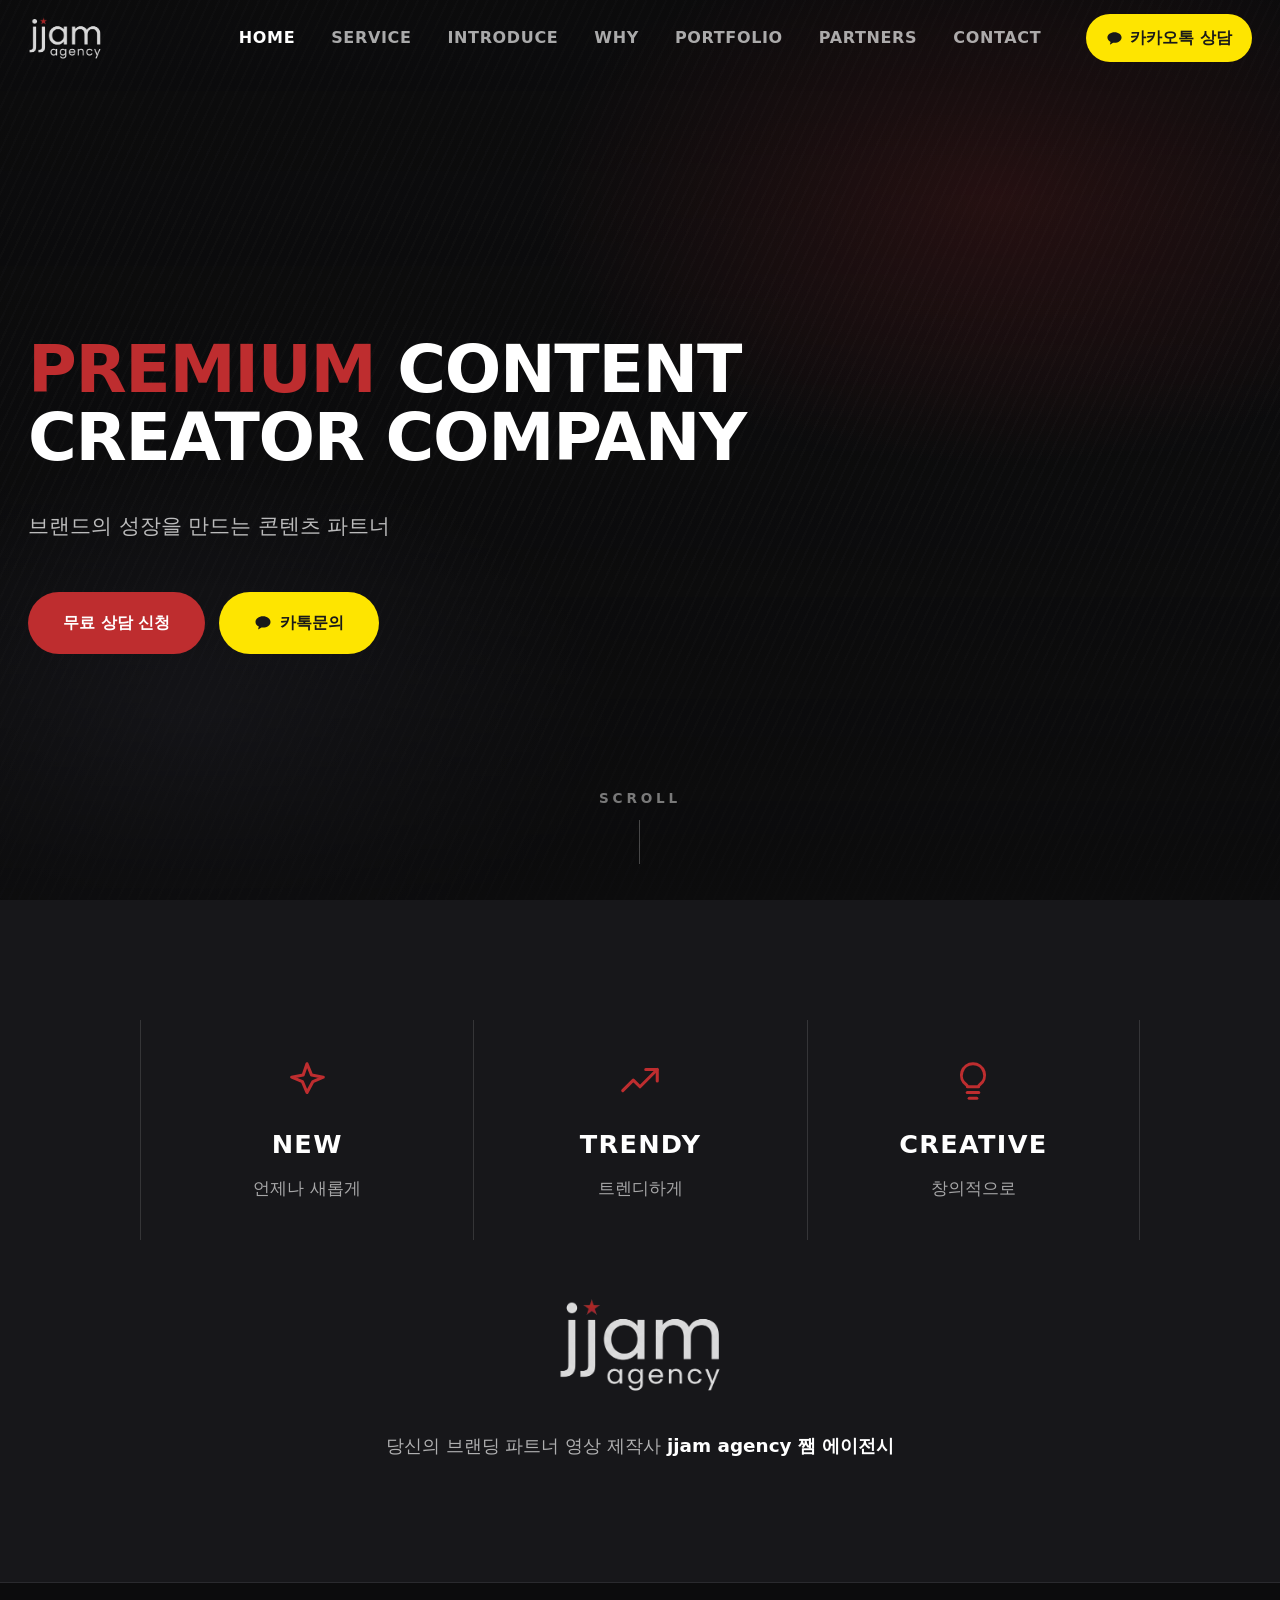
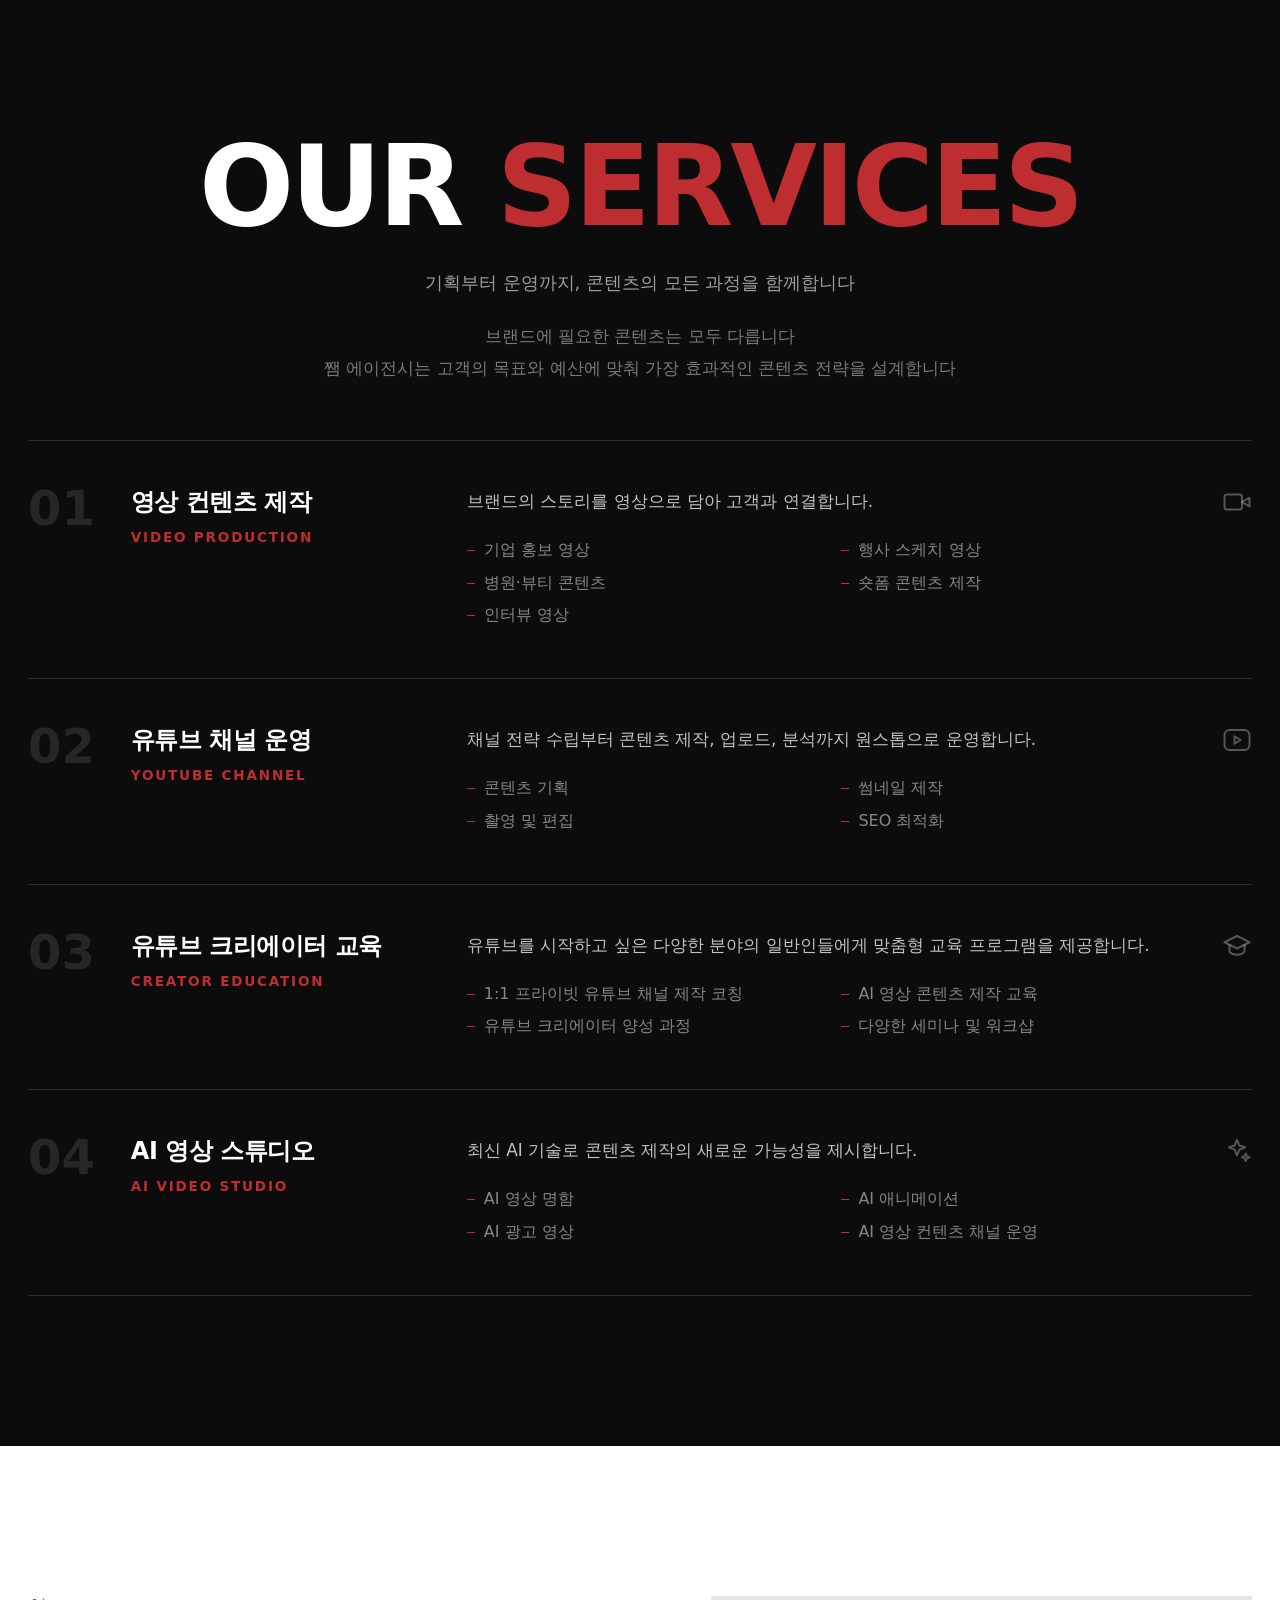
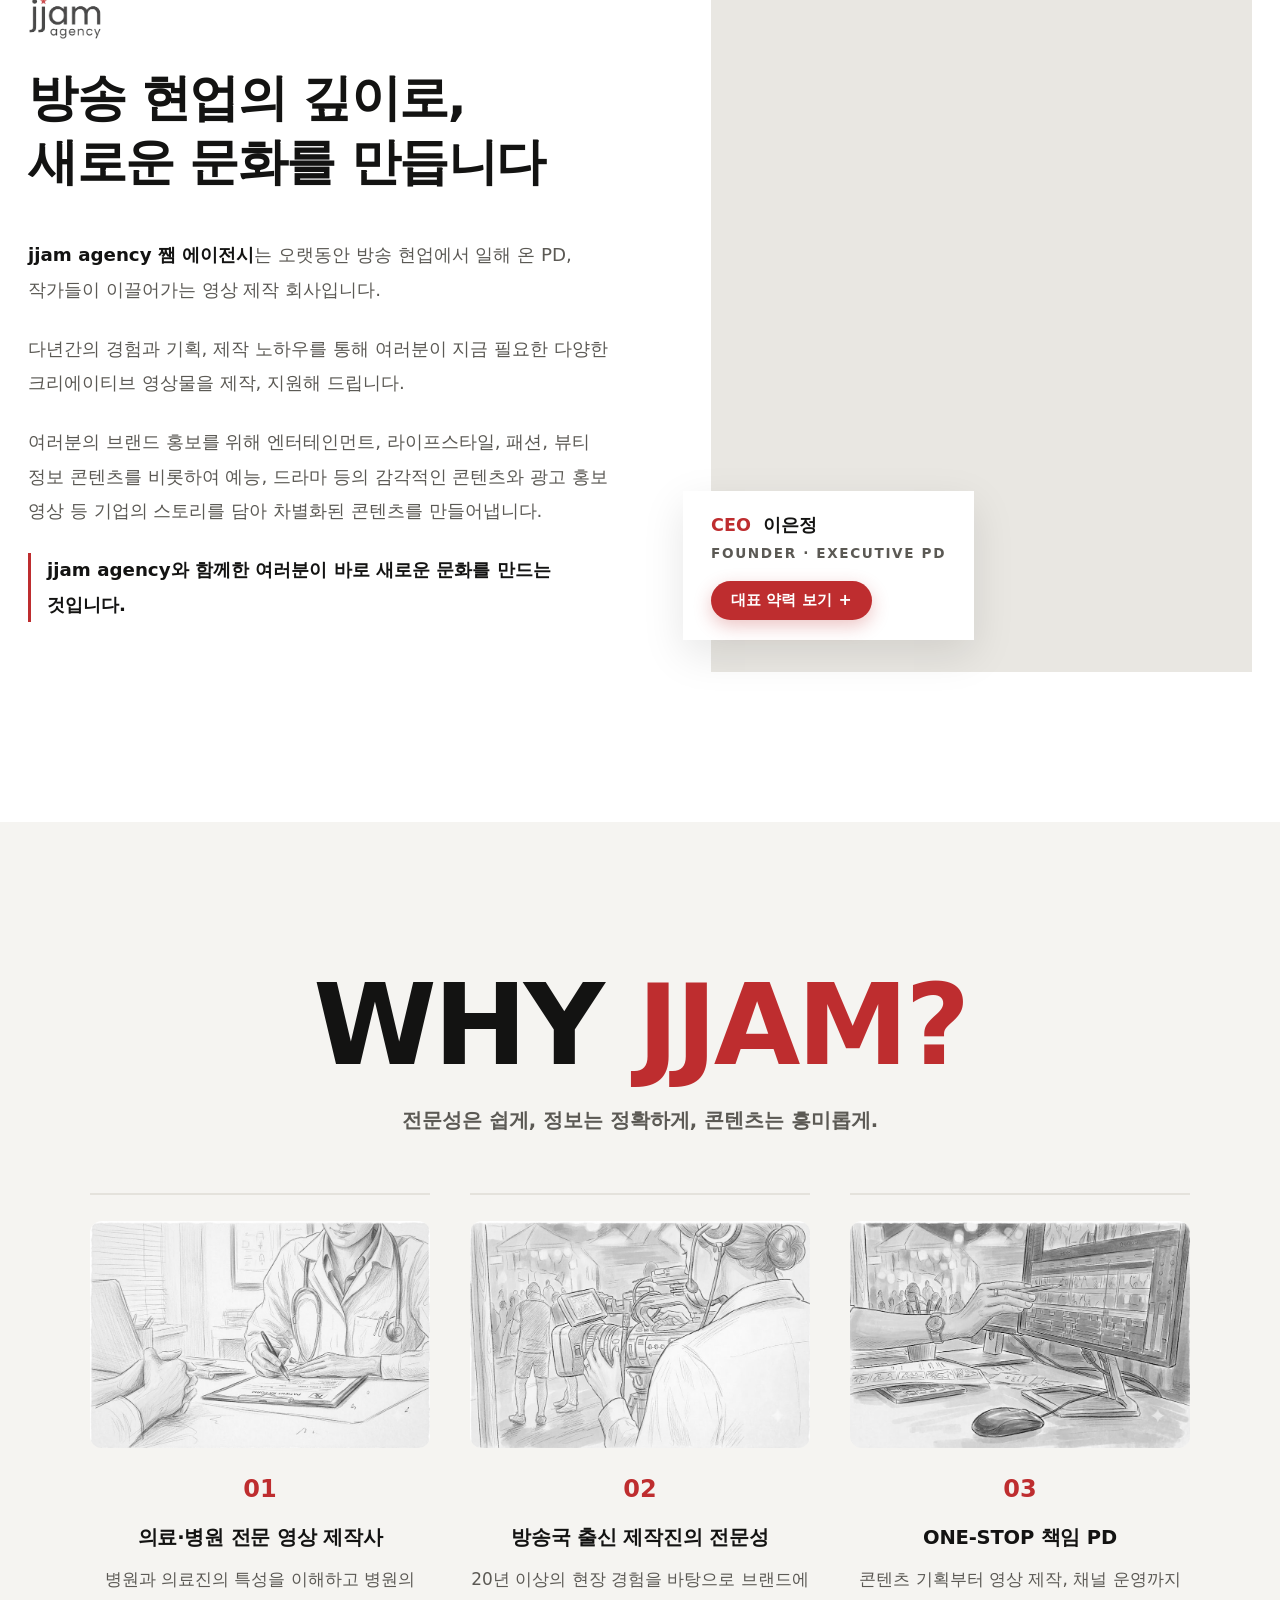
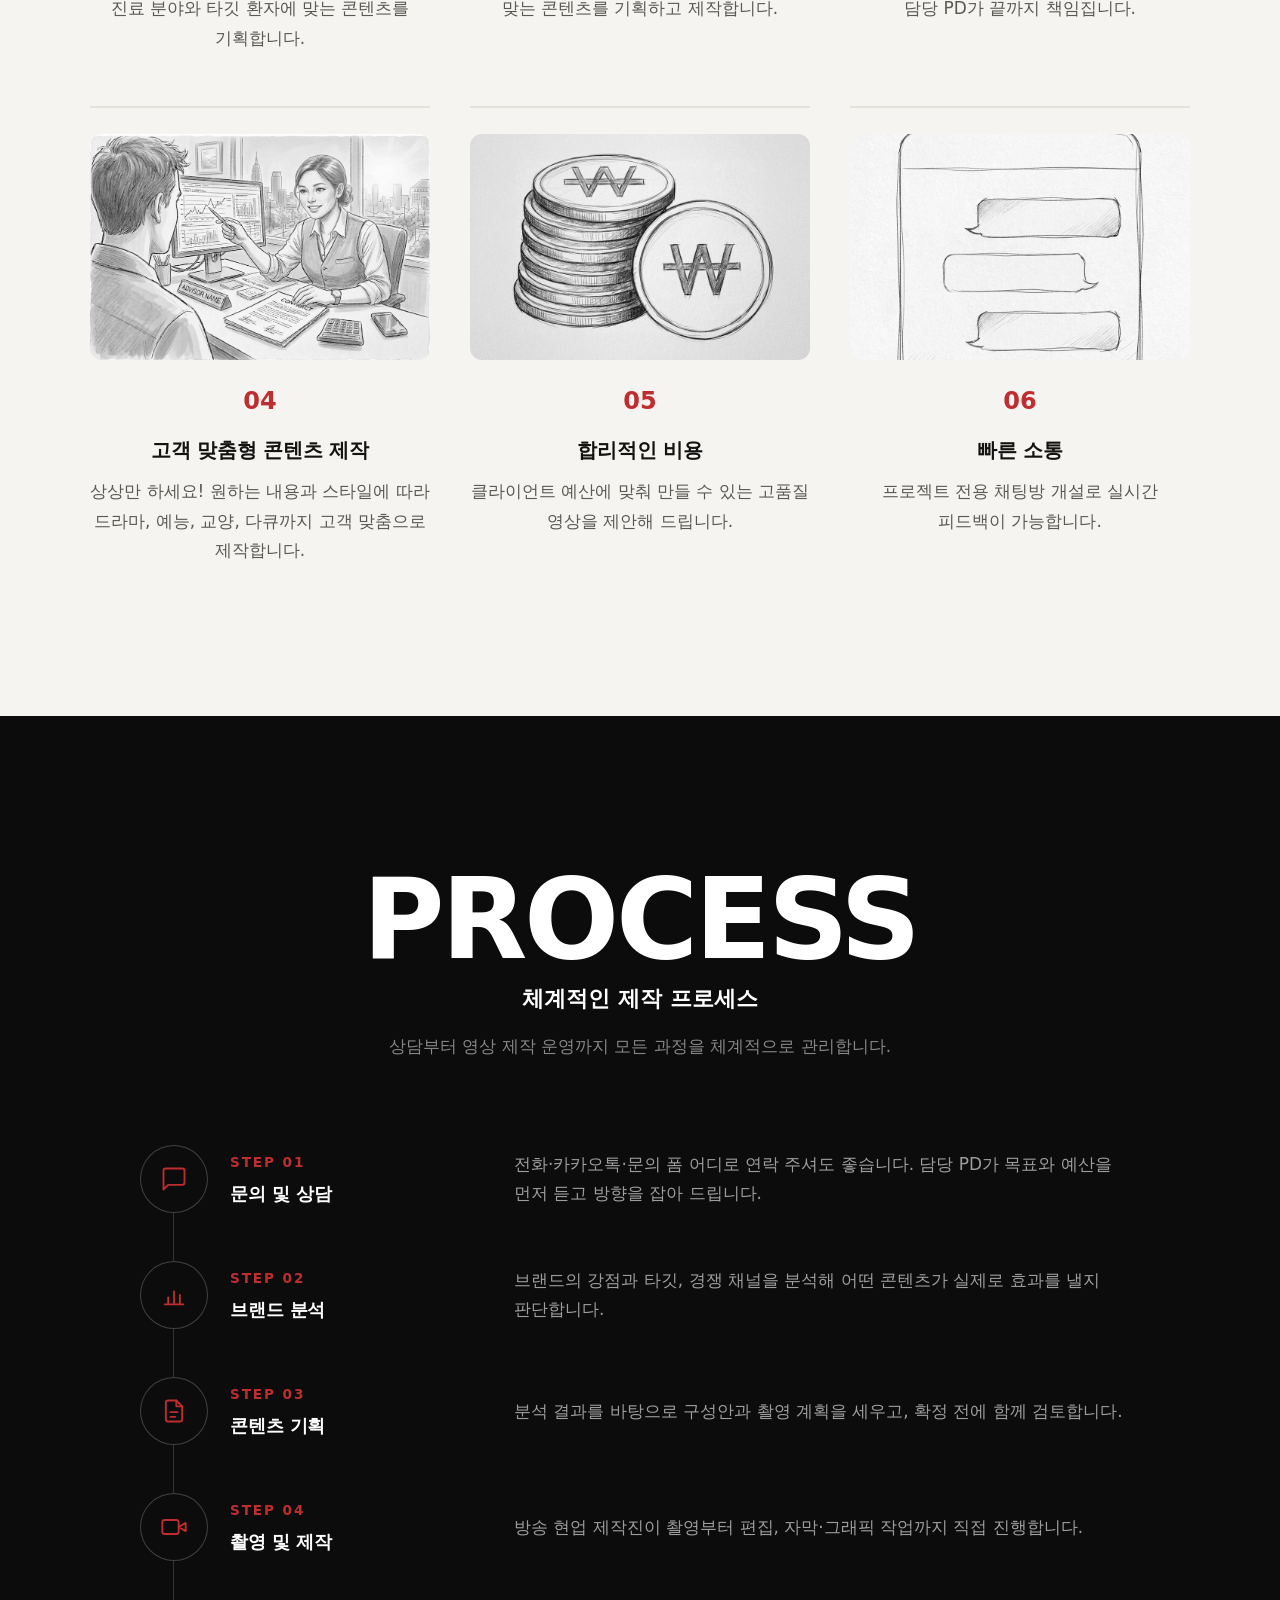
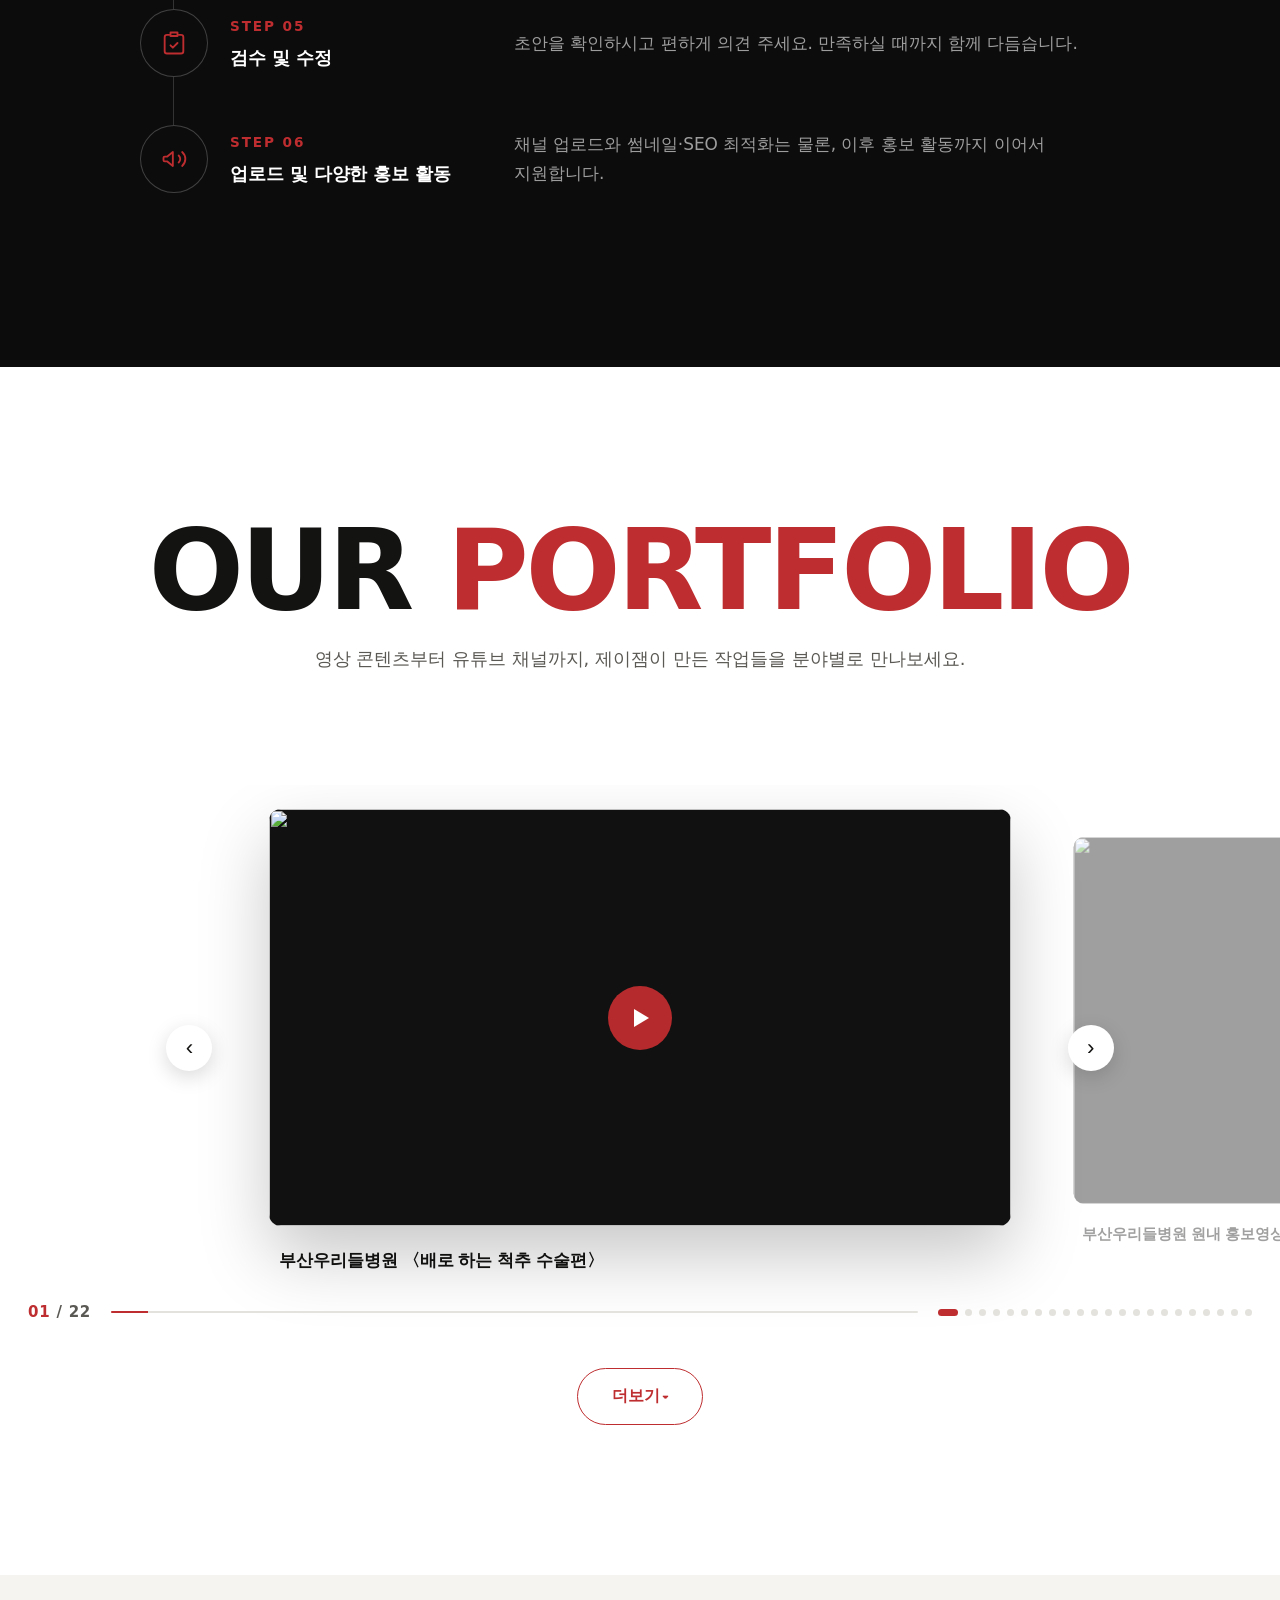
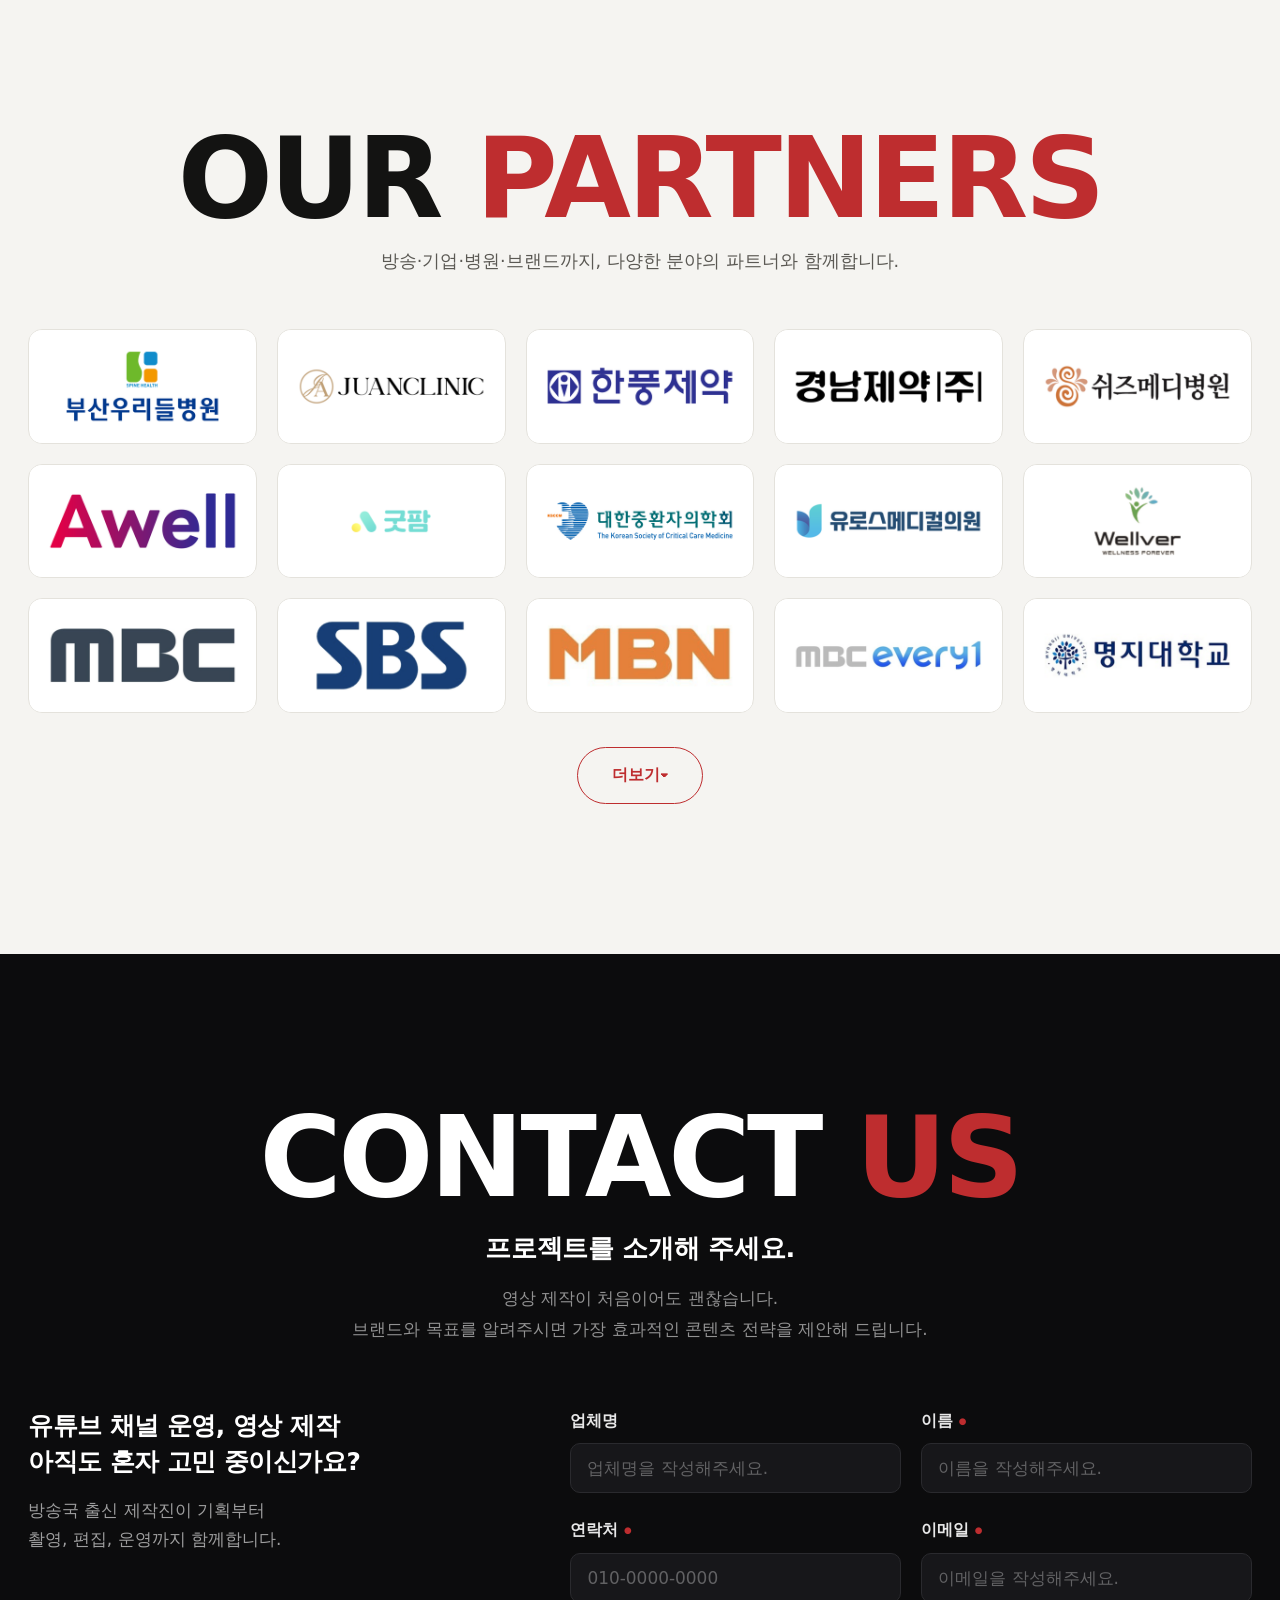
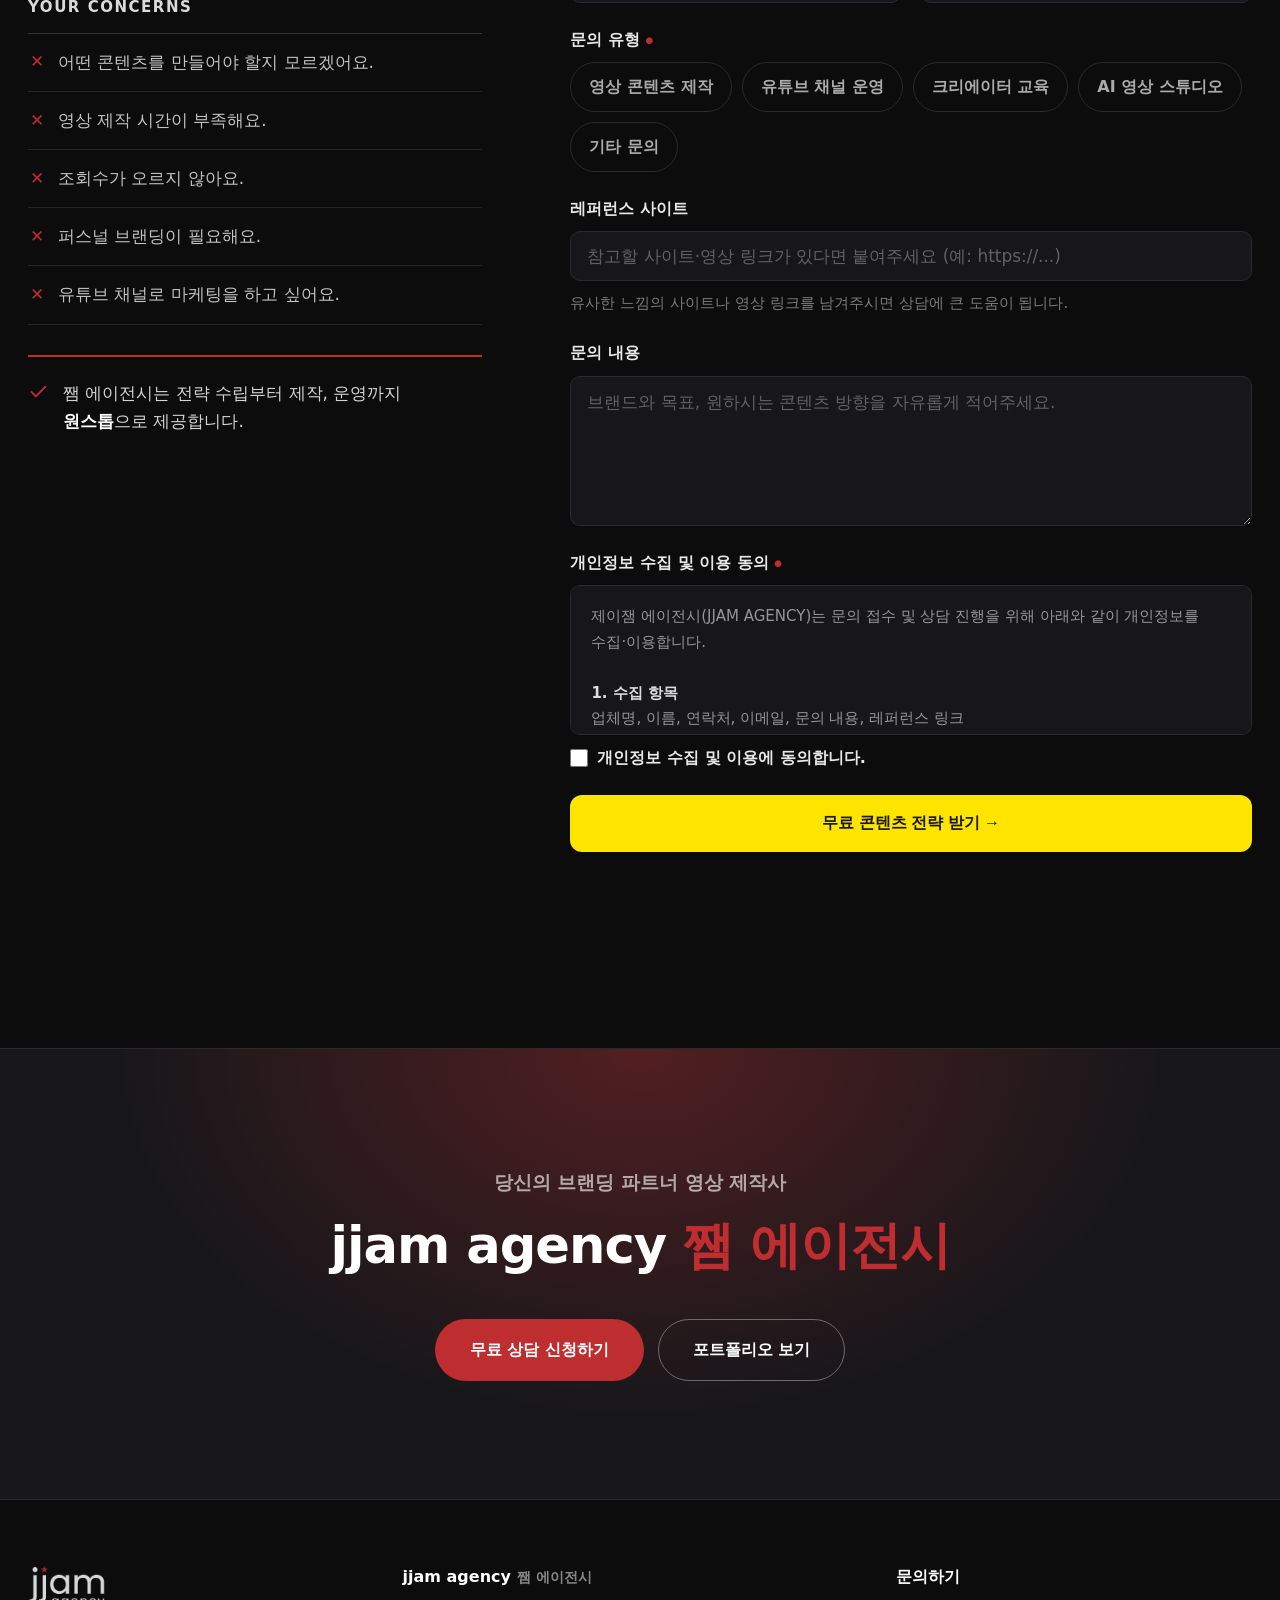
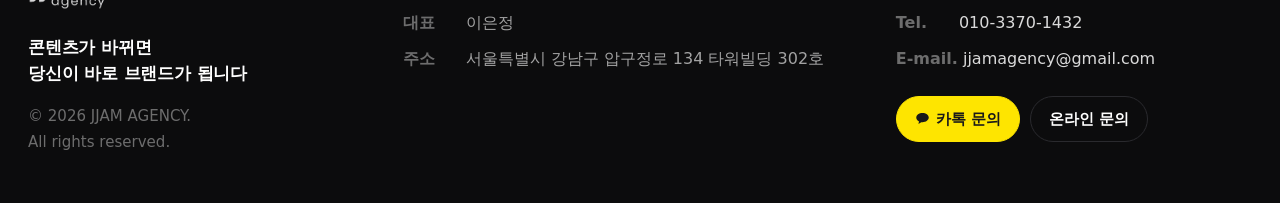
==== index.html @ 1f260da9 "About 강조문 모바일 줄바꿈을 text-wrap:balance 로 (CMS 재렌더가 br 을 지운다)" ====
<!DOCTYPE html>
<html lang="ko">
<head>
  <meta charset="UTF-8" />
  <meta name="viewport" content="width=device-width, initial-scale=1.0" />
  <title>제이잼스튜디오 — JJAM AGENCY</title>
  <meta name="description" content="jjam agency 쨈 에이전시는 방송 현업 출신 PD, 작가들이 이끌어가는 영상 제작 회사입니다. 브랜드 영상, 유튜브 콘텐츠, 광고 홍보 영상 제작 전문." />
  <meta property="og:title" content="제이잼스튜디오 — JJAM AGENCY" />
  <meta property="og:description" content="방송 현업의 깊이로, 새로운 문화를 만듭니다" />
  <meta property="og:type" content="website" />
  <link rel="preconnect" href="https://cdn.jsdelivr.net" crossorigin />
  <link rel="stylesheet" href="https://cdn.jsdelivr.net/gh/orioncactus/pretendard@v1.3.9/dist/web/variable/pretendardvariable-dynamic-subset.min.css" />
  <link rel="stylesheet" href="style.css?v=76" />
  <link rel="icon" href="data:image/svg+xml,<svg xmlns='http://www.w3.org/2000/svg' viewBox='0 0 100 100'><path fill='%23be2d2f' d='M50 5l11 30 34 1-27 21 10 33-28-20-28 20 10-33-27-21 34-1z'/></svg>" />
</head>
<body>

  <!-- ===== Header ===== -->
  <header class="header" id="header">
    <div class="container header__inner">
      <a href="#hero" class="header__logo"><img src="assets/logo-white.png" alt="jjam agency" /></a>
      <nav class="header__nav" id="nav">
        <a href="#hero" class="nav-link">Home</a>
        <a href="#services" class="nav-link">Service</a>
        <a href="#about" class="nav-link">Introduce</a>
        <a href="#why" class="nav-link">Why</a>
        <a href="#portfolio" class="nav-link">Portfolio</a>
        <a href="#partners" class="nav-link">Partners</a>
        <a href="#contact" class="nav-link">Contact</a>
      </nav>
      <div class="header__actions">
        <a href="#" class="header__cta header__cta--kakao" aria-label="카카오톡 상담 (링크 준비 중)">
          <svg viewBox="0 0 24 24" fill="currentColor" aria-hidden="true"><path d="M12 3C6.48 3 2 6.36 2 10.5c0 2.64 1.78 4.96 4.46 6.28l-.9 3.33c-.08.3.26.54.52.37l3.96-2.62c.63.09 1.28.14 1.96.14 5.52 0 10-3.36 10-7.5S17.52 3 12 3z"/></svg>
          카카오톡 상담
        </a>
      </div>
      <button class="header__menu-btn" id="menuBtn" aria-label="메뉴 열기" aria-expanded="false">
        <span></span><span></span>
      </button>
    </div>
  </header>

  <!-- ===== Mobile menu ===== -->
  <div class="mobile-menu" id="mobileMenu">
    <nav class="mobile-menu__nav">
      <a href="#hero" class="mobile-link">Home</a>
      <a href="#services" class="mobile-link">Service</a>
      <a href="#about" class="mobile-link">Introduce</a>
      <a href="#why" class="mobile-link">Why</a>
      <a href="#portfolio" class="mobile-link">Portfolio</a>
      <a href="#partners" class="mobile-link">Partners</a>
      <a href="#contact" class="mobile-link">Contact</a>
      <div class="mobile-menu__actions">
        <a href="#" class="header__cta header__cta--kakao">카카오톡 상담</a>
      </div>
    </nav>
  </div>

  <main>
    <!-- ===== Hero (dark, fullscreen, giant type) ===== -->
    <section class="hero" id="hero">
      <div class="hero__bg" aria-hidden="true">
        <iframe
          class="hero__video"
          src="https://player.vimeo.com/video/1207998411?background=1&autoplay=1&loop=1&muted=1&byline=0&title=0&portrait=0&controls=0&dnt=1"
          allow="autoplay; fullscreen"
          loading="eager"
          tabindex="-1"
          title="제이잼스튜디오 쇼릴"></iframe>
        <div class="hero__overlay"></div>
      </div>
      <div class="container hero__content">
        <h1 class="hero__title">
          <span class="hero__line reveal delay-1"><em>Premium</em> Content</span>
          <span class="hero__line reveal delay-2">Creator Company</span>
        </h1>
        <p class="hero__desc reveal delay-3">
          브랜드의 성장을 만드는 콘텐츠 파트너
        </p>
        <div class="hero__actions reveal delay-4">
          <a href="#contact" class="btn btn--accent">무료 상담 신청</a>
          <a href="#" class="btn btn--kakao" aria-label="카톡문의 (링크 준비 중)">
            <svg viewBox="0 0 24 24" fill="currentColor" aria-hidden="true"><path d="M12 3C6.48 3 2 6.36 2 10.5c0 2.64 1.78 4.96 4.46 6.28l-.9 3.33c-.08.3.26.54.52.37l3.96-2.62c.63.09 1.28.14 1.96.14 5.52 0 10-3.36 10-7.5S17.52 3 12 3z"/></svg>
            카톡문의
          </a>
        </div>
      </div>
      <div class="hero__scroll" aria-hidden="true">
        <span>SCROLL</span>
        <i></i>
      </div>
    </section>

    <!-- ===== Slogan banner ===== -->
    <section class="slogan" id="slogan">
      <div class="container">
        <div class="slogan__grid">
          <div class="slogan__cell reveal">
            <span class="slogan__ico" aria-hidden="true">
              <svg viewBox="0 0 24 24" fill="none" stroke="currentColor" stroke-width="1.6" stroke-linecap="round" stroke-linejoin="round">
                <path d="M12 3l2.4 5.9L20.5 10l-5.4 2.3L12 18l-2.4-5.7L4 10l6-1.1L12 3z"/>
              </svg>
            </span>
            <p class="slogan__en">NEW</p>
            <p class="slogan__ko">언제나 새롭게</p>
          </div>
          <div class="slogan__cell reveal delay-1">
            <span class="slogan__ico" aria-hidden="true">
              <svg viewBox="0 0 24 24" fill="none" stroke="currentColor" stroke-width="1.6" stroke-linecap="round" stroke-linejoin="round">
                <path d="M3 17l5.5-5.5 3.5 3.5L21 6"/><path d="M15 6h6v6"/>
              </svg>
            </span>
            <p class="slogan__en">TRENDY</p>
            <p class="slogan__ko">트렌디하게</p>
          </div>
          <div class="slogan__cell reveal delay-2">
            <span class="slogan__ico" aria-hidden="true">
              <svg viewBox="0 0 24 24" fill="none" stroke="currentColor" stroke-width="1.6" stroke-linecap="round" stroke-linejoin="round">
                <path d="M9 18h6"/><path d="M10 21h4"/><path d="M12 3a6 6 0 0 0-3.5 10.9c.4.3.6.7.6 1.1h5.8c0-.4.2-.8.6-1.1A6 6 0 0 0 12 3z"/>
              </svg>
            </span>
            <p class="slogan__en">CREATIVE</p>
            <p class="slogan__ko">창의적으로</p>
          </div>
        </div>
        <img class="slogan__logo reveal delay-3" src="assets/logo-white.png" alt="jjam agency" />
        <p class="slogan__tag reveal delay-3">
          당신의 브랜딩 파트너 영상 제작사 <strong>jjam agency 쨈 에이전시</strong>
        </p>
      </div>
    </section>

    <!-- ===== Services : PRIMARY SERVICES (dark, row list) ===== -->
    <section class="services section" id="services">
      <div class="container">
        <div class="services__head">
          <h2 class="giant-title giant-title--light reveal">
            <span>Our</span>
            <span>Services</span>
          </h2>
          <p class="services__sub reveal">
            기획부터 운영까지, 콘텐츠의 모든 과정을 함께합니다
          </p>
          <p class="services__intro reveal">
            브랜드에 필요한 콘텐츠는 모두 다릅니다<br class="br-desktop" />
            쨈 에이전시는 고객의 목표와 예산에 맞춰
            가장 효과적인 콘텐츠 전략을 설계합니다
          </p>
        </div>
        <div class="services__rows">
          <div class="svc-row reveal">
            <span class="svc-row__num" aria-hidden="true">01</span>
            <div class="svc-row__title">
                <h3>영상 컨텐츠 제작</h3>
                <p>Video Production</p>
              </div>
            <div class="svc-row__body">
              <p class="svc-row__desc">브랜드의 스토리를 영상으로 담아 고객과 연결합니다.</p>
              <ul class="svc-row__items">
              <li>기업 홍보 영상</li>
              <li>병원·뷰티 콘텐츠</li>
              <li>인터뷰 영상</li>
              <li>행사 스케치 영상</li>
              <li>숏폼 콘텐츠 제작</li>
              </ul>
            </div>
            <span class="svc-row__icon" aria-hidden="true">
                <svg viewBox="0 0 24 24" fill="none" stroke="currentColor" stroke-width="1.6" stroke-linecap="round" stroke-linejoin="round">
                  <rect x="2" y="6" width="14" height="12" rx="2"/><path d="M22 8.5l-6 3.5 6 3.5v-7z"/>
                </svg>
              </span>
          </div>
          <div class="svc-row reveal delay-1">
            <span class="svc-row__num" aria-hidden="true">02</span>
            <div class="svc-row__title">
                <h3>유튜브 채널 운영</h3>
                <p>YouTube Channel</p>
              </div>
            <div class="svc-row__body">
              <p class="svc-row__desc">채널 전략 수립부터 콘텐츠 제작, 업로드, 분석까지 원스톱으로 운영합니다.</p>
              <ul class="svc-row__items">
              <li>콘텐츠 기획</li>
              <li>촬영 및 편집</li>
              <li>썸네일 제작</li>
              <li>SEO 최적화</li>
              </ul>
            </div>
            <span class="svc-row__icon" aria-hidden="true">
                <svg viewBox="0 0 24 24" fill="none" stroke="currentColor" stroke-width="1.6" stroke-linecap="round" stroke-linejoin="round">
                  <rect x="2" y="4" width="20" height="16" rx="4"/><path d="M10 9l5 3-5 3V9z"/>
                </svg>
              </span>
          </div>
          <div class="svc-row reveal delay-2">
            <span class="svc-row__num" aria-hidden="true">03</span>
            <div class="svc-row__title">
                <h3>유튜브 크리에이터 교육</h3>
                <p>Creator Education</p>
              </div>
            <div class="svc-row__body">
              <p class="svc-row__desc">유튜브를 시작하고 싶은 다양한 분야의 일반인들에게 맞춤형 교육 프로그램을 제공합니다.</p>
              <ul class="svc-row__items">
              <li>1:1 프라이빗 유튜브 채널 제작 코칭</li>
              <li>유튜브 크리에이터 양성 과정</li>
              <li>AI 영상 콘텐츠 제작 교육</li>
              <li>다양한 세미나 및 워크샵</li>
              </ul>
            </div>
            <span class="svc-row__icon" aria-hidden="true">
                <svg viewBox="0 0 24 24" fill="none" stroke="currentColor" stroke-width="1.6" stroke-linecap="round" stroke-linejoin="round">
                  <path d="M22 9L12 4 2 9l10 5 10-5z"/><path d="M6 11.5V16c0 1.5 2.7 3 6 3s6-1.5 6-3v-4.5"/>
                </svg>
              </span>
          </div>
          <div class="svc-row reveal delay-3">
            <span class="svc-row__num" aria-hidden="true">04</span>
            <div class="svc-row__title">
                <h3>AI 영상 스튜디오</h3>
                <p>AI Video Studio</p>
              </div>
            <div class="svc-row__body">
              <p class="svc-row__desc">최신 AI 기술로 콘텐츠 제작의 새로운 가능성을 제시합니다.</p>
              <ul class="svc-row__items">
              <li>AI 영상 명함</li>
              <li>AI 광고 영상</li>
              <li>AI 애니메이션</li>
              <li>AI 영상 컨텐츠 채널 운영</li>
              </ul>
            </div>
            <span class="svc-row__icon" aria-hidden="true">
                <svg viewBox="0 0 24 24" fill="none" stroke="currentColor" stroke-width="1.6" stroke-linecap="round" stroke-linejoin="round">
                  <path d="M12 3l1.9 4.6L18.5 9l-4.6 1.9L12 15.5l-1.9-4.6L5.5 9l4.6-1.4L12 3z"/><path d="M19 14l.9 2.1L22 17l-2.1.9L19 20l-.9-2.1L16 17l2.1-.9L19 14z"/>
                </svg>
              </span>
          </div>
        </div>
      </div>
    </section>

    <!-- ===== About : ABOUT JJAM AGENCY ===== -->
    <section class="about section" id="about">
      <div class="container">
        <div class="about__grid">
          <div class="about__text">
            <img class="about__logo reveal" src="assets/logo.png" alt="jjam agency 쨈 에이전시" />
            <h2 class="about__title reveal">방송 현업의 깊이로,<br />새로운 문화를 만듭니다</h2>
            <div class="about__body reveal">
              <p>
                <strong>jjam agency 쨈 에이전시</strong>는 오랫동안 방송 현업에서 일해 온
                PD, 작가들이 이끌어가는 영상 제작 회사입니다.
              </p>
              <p>
                다년간의 경험과 기획, 제작 노하우를 통해 여러분이 지금 필요한
                다양한 크리에이티브 영상물을 제작, 지원해 드립니다.
              </p>
              <p>
                여러분의 브랜드 홍보를 위해 엔터테인먼트, 라이프스타일, 패션, 뷰티 정보 콘텐츠를
                비롯하여 예능, 드라마 등의 감각적인 콘텐츠와 광고 홍보 영상 등
                기업의 스토리를 담아 차별화된 콘텐츠를 만들어냅니다.
              </p>
              <p class="about__punch">
                jjam agency와 함께한 여러분이<br class="br-mobile" />
                바로 새로운 문화를 만드는 것입니다.
              </p>
            </div>
          </div>
          <figure class="about__profile reveal">
            <video
              class="about__profile-video"
              src="assets/ceo-profile.mp4"
              autoplay muted loop playsinline
              aria-label="CEO 이은정 프로필 영상"></video>
            <figcaption class="about__ceo-card">
              <p class="ceo-name"><em>CEO</em> 이은정</p>
              <p class="ceo-role">Founder · Executive PD</p>
              <button type="button" class="ceo-more" id="profileBtn">대표 약력 보기 <span>+</span></button>
            </figcaption>
          </figure>
        </div>
      </div>
    </section>


    <!-- ===== Why JJAM? (standalone) ===== -->
    <section class="why section" id="why">
      <div class="container">
        <h2 class="giant-title why__giant reveal">WHY <span>JJAM?</span></h2>
        <p class="why__tag reveal">전문성은 쉽게, 정보는 정확하게, 콘텐츠는 흥미롭게.</p>
        <div class="why__grid">
          <div class="why-item reveal">
            <img class="why-item__img" src="assets/why/why-01.jpg" alt="의료·병원 전문 영상 제작" loading="lazy" />
            <span class="why-item__num">01</span>
            <h3>의료·병원 전문 영상 제작사</h3>
            <p>병원과 의료진의 특성을 이해하고 병원의 진료 분야와 타깃 환자에 맞는 콘텐츠를 기획합니다.</p>
          </div>
          <div class="why-item reveal">
            <img class="why-item__img" src="assets/why/why-02.jpg" alt="방송국 출신 제작진의 촬영 현장" loading="lazy" />
            <span class="why-item__num">02</span>
            <h3>방송국 출신 제작진의 전문성</h3>
            <p>20년 이상의 현장 경험을 바탕으로 브랜드에 맞는 콘텐츠를 기획하고 제작합니다.</p>
          </div>
          <div class="why-item reveal">
            <img class="why-item__img" src="assets/why/why-03.jpg" alt="담당 PD의 편집 작업" loading="lazy" />
            <span class="why-item__num">03</span>
            <h3>ONE-STOP 책임 PD</h3>
            <p>콘텐츠 기획부터 영상 제작, 채널 운영까지 담당 PD가 끝까지 책임집니다.</p>
          </div>
          <div class="why-item reveal">
            <img class="why-item__img" src="assets/why/why-04.jpg" alt="고객 맞춤형 콘텐츠 상담" loading="lazy" />
            <span class="why-item__num">04</span>
            <h3>고객 맞춤형 콘텐츠 제작</h3>
            <p>상상만 하세요! 원하는 내용과 스타일에 따라 드라마, 예능, 교양, 다큐까지 고객 맞춤으로 제작합니다.</p>
          </div>
          <div class="why-item reveal">
            <img class="why-item__img" src="assets/why/why-05.jpg" alt="합리적인 비용 제안" loading="lazy" />
            <span class="why-item__num">05</span>
            <h3>합리적인 비용</h3>
            <p>클라이언트 예산에 맞춰 만들 수 있는 고품질 영상을 제안해 드립니다.</p>
          </div>
          <div class="why-item reveal">
            <img class="why-item__img" src="assets/why/why-06.jpg" alt="프로젝트 전용 채팅방 실시간 소통" loading="lazy" />
            <span class="why-item__num">06</span>
            <h3>빠른 소통</h3>
            <p>프로젝트 전용 채팅방 개설로 실시간 피드백이 가능합니다.</p>
          </div>
        </div>
      </div>
    </section>

    <!-- ===== Process (제작 프로세스 6단계) ===== -->
    <section class="process section" id="process">
      <div class="container">
        <h2 class="giant-title giant-title--light process__giant reveal">PROCESS</h2>
        <p class="process__sub reveal">체계적인 제작 프로세스</p>
        <p class="process__intro reveal">상담부터 영상 제작 운영까지 모든 과정을 체계적으로 관리합니다.</p>
        <div class="process__list">
          <div class="pstep reveal">
            <div class="pstep__left">
              <span class="pstep__ico" aria-hidden="true">
                <svg viewBox="0 0 24 24" fill="none" stroke="currentColor" stroke-width="1.6" stroke-linecap="round" stroke-linejoin="round">
                  <path d="M21 15a2 2 0 0 1-2 2H7l-4 4V5a2 2 0 0 1 2-2h14a2 2 0 0 1 2 2z"/>
                </svg>
              </span>
              <div>
                <span class="pstep__n">STEP 01</span>
                <h3>문의 및 상담</h3>
              </div>
            </div>
            <p class="pstep__desc">전화·카카오톡·문의 폼 어디로 연락 주셔도 좋습니다. 담당 PD가 목표와 예산을 먼저 듣고 방향을 잡아 드립니다.</p>
          </div>
          <div class="pstep reveal delay-1">
            <div class="pstep__left">
              <span class="pstep__ico" aria-hidden="true">
                <svg viewBox="0 0 24 24" fill="none" stroke="currentColor" stroke-width="1.6" stroke-linecap="round" stroke-linejoin="round">
                  <path d="M4 20h16"/><path d="M7 20v-6M12 20v-11M17 20v-8"/>
                </svg>
              </span>
              <div>
                <span class="pstep__n">STEP 02</span>
                <h3>브랜드 분석</h3>
              </div>
            </div>
            <p class="pstep__desc">브랜드의 강점과 타깃, 경쟁 채널을 분석해 어떤 콘텐츠가 실제로 효과를 낼지 판단합니다.</p>
          </div>
          <div class="pstep reveal delay-2">
            <div class="pstep__left">
              <span class="pstep__ico" aria-hidden="true">
                <svg viewBox="0 0 24 24" fill="none" stroke="currentColor" stroke-width="1.6" stroke-linecap="round" stroke-linejoin="round">
                  <path d="M14 3H7a2 2 0 0 0-2 2v14a2 2 0 0 0 2 2h10a2 2 0 0 0 2-2V8z"/><path d="M14 3v5h5"/><path d="M9 13h6M9 17h4"/>
                </svg>
              </span>
              <div>
                <span class="pstep__n">STEP 03</span>
                <h3>콘텐츠 기획</h3>
              </div>
            </div>
            <p class="pstep__desc">분석 결과를 바탕으로 구성안과 촬영 계획을 세우고, 확정 전에 함께 검토합니다.</p>
          </div>
          <div class="pstep reveal delay-3">
            <div class="pstep__left">
              <span class="pstep__ico" aria-hidden="true">
                <svg viewBox="0 0 24 24" fill="none" stroke="currentColor" stroke-width="1.6" stroke-linecap="round" stroke-linejoin="round">
                  <rect x="2" y="6" width="14" height="12" rx="2"/><path d="M22 8.5l-6 3.5 6 3.5v-7z"/>
                </svg>
              </span>
              <div>
                <span class="pstep__n">STEP 04</span>
                <h3>촬영 및 제작</h3>
              </div>
            </div>
            <p class="pstep__desc">방송 현업 제작진이 촬영부터 편집, 자막·그래픽 작업까지 직접 진행합니다.</p>
          </div>
          <div class="pstep reveal delay-4">
            <div class="pstep__left">
              <span class="pstep__ico" aria-hidden="true">
                <svg viewBox="0 0 24 24" fill="none" stroke="currentColor" stroke-width="1.6" stroke-linecap="round" stroke-linejoin="round">
                  <path d="M16 5h2a2 2 0 0 1 2 2v12a2 2 0 0 1-2 2H6a2 2 0 0 1-2-2V7a2 2 0 0 1 2-2h2"/><path d="M9 3h6v3H9z"/><path d="M9 14l2 2 4-4"/>
                </svg>
              </span>
              <div>
                <span class="pstep__n">STEP 05</span>
                <h3>검수 및 수정</h3>
              </div>
            </div>
            <p class="pstep__desc">초안을 확인하시고 편하게 의견 주세요. 만족하실 때까지 함께 다듬습니다.</p>
          </div>
          <div class="pstep reveal delay-5">
            <div class="pstep__left">
              <span class="pstep__ico" aria-hidden="true">
                <svg viewBox="0 0 24 24" fill="none" stroke="currentColor" stroke-width="1.6" stroke-linecap="round" stroke-linejoin="round">
                  <path d="M3 11v2a1 1 0 0 0 1 1h2l5 4V6L6 10H4a1 1 0 0 0-1 1z"/><path d="M16 9a4 4 0 0 1 0 6"/><path d="M19 6a8 8 0 0 1 0 12"/>
                </svg>
              </span>
              <div>
                <span class="pstep__n">STEP 06</span>
                <h3>업로드 및 다양한 홍보 활동</h3>
              </div>
            </div>
            <p class="pstep__desc">채널 업로드와 썸네일·SEO 최적화는 물론, 이후 홍보 활동까지 이어서 지원합니다.</p>
          </div>
        </div>
      </div>
    </section>

    <!-- ===== Portfolio (카테고리 슬라이더 + 그리드 토글) ===== -->
    <section class="portfolio section" id="portfolio">
      <div class="container">
        <h2 class="giant-title reveal"><span>OUR</span> <span>PORTFOLIO</span></h2>
        <p class="pf-sub reveal">영상 콘텐츠부터 유튜브 채널까지, 제이잼이 만든 작업들을 분야별로 만나보세요.</p>
        <div class="pf-tabs reveal" id="pfTabs"></div>
      </div>
      <div class="pf-slider" id="pfSlider"></div>
      <div class="container">
        <div class="pf-grid" id="pfGrid" aria-hidden="true"></div>
        <div class="pf-more-wrap reveal">
          <button type="button" class="btn btn--line" id="pfMore">더보기 <span>▾</span></button>
        </div>
      </div>
    </section>

    <!-- ===== Partners (로고 스트립 + 더보기) ===== -->
    <section class="client section" id="partners">
      <div class="container">
        <div class="client__head reveal">
          <h2 class="giant-title client__title-lg">OUR <span>PARTNERS</span></h2>
          <p class="client__sub">방송·기업·병원·브랜드까지, 다양한 분야의 파트너와 함께합니다.</p>
        </div>
        <div class="client__grid reveal" id="clientGrid">
          <div class="client__logo"><img src="assets/partners/partner-01.png" alt="부산우리들병원" loading="lazy" /></div>
          <div class="client__logo"><img src="assets/partners/partner-02.png" alt="JUANCLINIC" loading="lazy" /></div>
          <div class="client__logo"><img src="assets/partners/partner-03.png" alt="한풍제약" loading="lazy" /></div>
          <div class="client__logo"><img src="assets/partners/partner-04.png" alt="경남제약" loading="lazy" /></div>
          <div class="client__logo"><img src="assets/partners/partner-05.png" alt="쉬즈메디병원" loading="lazy" /></div>
          <div class="client__logo"><img src="assets/partners/partner-06.png" alt="Awell" loading="lazy" /></div>
          <div class="client__logo"><img src="assets/partners/partner-07.png" alt="굿팜" loading="lazy" /></div>
          <div class="client__logo"><img src="assets/partners/partner-08.png" alt="대한중환자의학회" loading="lazy" /></div>
          <div class="client__logo"><img src="assets/partners/partner-09.png" alt="유로스메디컬의원" loading="lazy" /></div>
          <div class="client__logo"><img src="assets/partners/partner-10.png" alt="Wellver" loading="lazy" /></div>
          <div class="client__logo"><img src="assets/partners/partner-11.png" alt="MBC" loading="lazy" /></div>
          <div class="client__logo"><img src="assets/partners/partner-12.png" alt="SBS" loading="lazy" /></div>
          <div class="client__logo"><img src="assets/partners/partner-13.png" alt="MBN" loading="lazy" /></div>
          <div class="client__logo"><img src="assets/partners/partner-14.png" alt="MBC every1" loading="lazy" /></div>
          <div class="client__logo"><img src="assets/partners/partner-15.png" alt="명지대학교" loading="lazy" /></div>
          <div class="client__logo"><img src="assets/partners/partner-16.png" alt="한국방송예술진흥원" loading="lazy" /></div>
          <div class="client__logo"><img src="assets/partners/partner-17.png" alt="IT'S MODELS" loading="lazy" /></div>
          <div class="client__logo"><img src="assets/partners/partner-18.png" alt="믿는구석" loading="lazy" /></div>
          <div class="client__logo"><img src="assets/partners/partner-19.png" alt="플라이닥터" loading="lazy" /></div>
          <div class="client__logo"><img src="assets/partners/partner-20.png" alt="십장생한의원" loading="lazy" /></div>
          <div class="client__logo"><img src="assets/partners/partner-21.png" alt="BNI INNOVATION" loading="lazy" /></div>
          <div class="client__logo"><img src="assets/partners/partner-22.png" alt="RAMIQUE" loading="lazy" /></div>
          <div class="client__logo"><img src="assets/partners/partner-23.png" alt="BROWN STONE" loading="lazy" /></div>
          <div class="client__logo"><img src="assets/partners/partner-24.png" alt="LEADGEN LAB" loading="lazy" /></div>
          <div class="client__logo"><img src="assets/partners/partner-25.png" alt="REFERENCE CHECK KOREA" loading="lazy" /></div>
          <div class="client__logo"><img src="assets/partners/partner-26.png" alt="노무법인 유연" loading="lazy" /></div>
          <div class="client__logo"><img src="assets/partners/partner-27.png" alt="파트너사" loading="lazy" /></div>
          <div class="client__logo"><img src="assets/partners/partner-28.png" alt="아신특허법률사무소" loading="lazy" /></div>
          <div class="client__logo"><img src="assets/partners/partner-29.png" alt="법무법인 해율" loading="lazy" /></div>
          <div class="client__logo"><img src="assets/partners/partner-30.png" alt="회계법인 리파인드" loading="lazy" /></div>
          <div class="client__logo"><img src="assets/partners/partner-31.png" alt="EL Flower" loading="lazy" /></div>
          <div class="client__logo"><img src="assets/partners/partner-32.png" alt="나르샤" loading="lazy" /></div>
          <div class="client__logo"><img src="assets/partners/partner-33.png" alt="BLACK PENCIL" loading="lazy" /></div>
          <div class="client__logo"><img src="assets/partners/partner-34.png" alt="BETTYMOON STUDIO" loading="lazy" /></div>
          <div class="client__logo"><img src="assets/partners/partner-35.png" alt="파트너사" loading="lazy" /></div>
          <div class="client__logo"><img src="assets/partners/partner-36.png" alt="신아디앤피" loading="lazy" /></div>
          <div class="client__logo"><img src="assets/partners/partner-37.png" alt="원일ENG" loading="lazy" /></div>
          <div class="client__logo"><img src="assets/partners/partner-38.png" alt="EK CREATION" loading="lazy" /></div>
          <div class="client__logo"><img src="assets/partners/partner-39.png" alt="SMH 인테리어" loading="lazy" /></div>
          <div class="client__logo"><img src="assets/partners/partner-40.png" alt="한샘부동산" loading="lazy" /></div>
          <div class="client__logo"><img src="assets/partners/partner-41.png" alt="iM MOTORS" loading="lazy" /></div>
          <div class="client__logo"><img src="assets/partners/partner-42.png" alt="법무법인 도시" loading="lazy" /></div>
          <div class="client__logo"><img src="assets/partners/partner-43.png" alt="신한라이프" loading="lazy" /></div>
          <div class="client__logo"><img src="assets/partners/partner-44.png" alt="메리츠화재" loading="lazy" /></div>
          <div class="client__logo"><img src="assets/partners/partner-45.png" alt="소프리스" loading="lazy" /></div>
          <div class="client__logo"><img src="assets/partners/partner-46.png" alt="Amway" loading="lazy" /></div>
          <div class="client__logo"><img src="assets/partners/partner-47.png" alt="나는나다" loading="lazy" /></div>
          <div class="client__logo"><img src="assets/partners/partner-48.png" alt="Alice life" loading="lazy" /></div>
        </div>
        <div class="client__more-wrap reveal">
          <button type="button" class="btn btn--line" id="clientMore">더보기 <span>▾</span></button>
        </div>
      </div>
    </section>

    <!-- ===== Contact (시안 반영: 고민 카드 + 문의 폼) ===== -->
    <section class="contact section" id="contact">
      <div class="container">
        <div class="contact__head">
          <h2 class="giant-title giant-title--light reveal">
            <span>Contact</span>
            <span>Us</span>
          </h2>
          <p class="contact__sub reveal">프로젝트를 소개해 주세요.</p>
          <p class="contact__intro reveal">
            영상 제작이 처음이어도 괜찮습니다.<br class="br-desktop" />
            브랜드와 목표를 알려주시면 가장 효과적인 콘텐츠 전략을 제안해 드립니다.
          </p>
        </div>
        <div class="contact__grid">
          <aside class="concerns reveal">
            <h3 class="concerns__title">유튜브 채널 운영, 영상 제작<br />아직도 혼자 고민 중이신가요?</h3>
            <p class="concerns__sub">방송국 출신 제작진이 기획부터<br />촬영, 편집, 운영까지 함께합니다.</p>
            <div class="concerns__list">
              <p class="concerns__head">Your Concerns</p>
              <ul>
                <li>어떤 콘텐츠를 만들어야 할지 모르겠어요.</li>
                <li>영상 제작 시간이 부족해요.</li>
                <li>조회수가 오르지 않아요.</li>
                <li>퍼스널 브랜딩이 필요해요.</li>
                <li>유튜브 채널로 마케팅을 하고 싶어요.</li>
              </ul>
            </div>
            <div class="solution">
              <span class="solution__ico" aria-hidden="true">
                <svg viewBox="0 0 24 24" fill="none" stroke="currentColor" stroke-width="2.2" stroke-linecap="round" stroke-linejoin="round">
                  <path d="M4 12.5l5 5L20 6.5"/>
                </svg>
              </span>
              <p>쨈 에이전시는 전략 수립부터 제작, 운영까지 <strong>원스톱</strong>으로 제공합니다.</p>
            </div>
          </aside>
          <form class="contact__form reveal" id="contactForm" novalidate>
            <div class="form-row">
              <div class="form-field">
                <label for="company">업체명</label>
                <input type="text" id="company" name="company" placeholder="업체명을 작성해주세요." />
              </div>
              <div class="form-field">
                <label for="name">이름 <em>●</em></label>
                <input type="text" id="name" name="name" placeholder="이름을 작성해주세요." required />
              </div>
            </div>
            <div class="form-row">
              <div class="form-field">
                <label for="phone">연락처 <em>●</em></label>
                <input type="tel" id="phone" name="phone" placeholder="010-0000-0000" required />
              </div>
              <div class="form-field">
                <label for="email">이메일 <em>●</em></label>
                <input type="email" id="email" name="email" placeholder="이메일을 작성해주세요." required />
              </div>
            </div>
            <fieldset class="form-field form-field--chips">
              <legend>문의 유형 <em>●</em></legend>
              <div class="chips">
                <label class="chip"><input type="radio" name="type" value="영상 콘텐츠 제작" /><span>영상 콘텐츠 제작</span></label>
                <label class="chip"><input type="radio" name="type" value="유튜브 채널 운영" /><span>유튜브 채널 운영</span></label>
                <label class="chip"><input type="radio" name="type" value="크리에이터 교육" /><span>크리에이터 교육</span></label>
                <label class="chip"><input type="radio" name="type" value="AI 영상 스튜디오" /><span>AI 영상 스튜디오</span></label>
                <label class="chip"><input type="radio" name="type" value="기타 문의" /><span>기타 문의</span></label>
              </div>
            </fieldset>
            <div class="form-field">
              <label for="refUrl">레퍼런스 사이트</label>
              <input type="url" id="refUrl" name="refUrl" placeholder="참고할 사이트·영상 링크가 있다면 붙여주세요 (예: https://...)" />
              <p class="file-note">유사한 느낌의 사이트나 영상 링크를 남겨주시면 상담에 큰 도움이 됩니다.</p>
            </div>
            <div class="form-field">
              <label for="message">문의 내용</label>
              <textarea id="message" name="message" rows="6" placeholder="브랜드와 목표, 원하시는 콘텐츠 방향을 자유롭게 적어주세요."></textarea>
            </div>
            <div class="form-field">
              <label for="agree">개인정보 수집 및 이용 동의 <em>●</em></label>
              <div class="privacy-box">
                제이잼 에이전시(JJAM AGENCY)는 문의 접수 및 상담 진행을 위해 아래와 같이 개인정보를 수집·이용합니다.
                <br /><br />
                <strong>1. 수집 항목</strong><br />
                업체명, 이름, 연락처, 이메일, 문의 내용, 레퍼런스 링크
                <br /><br />
                <strong>2. 수집·이용 목적</strong><br />
                문의 사항 확인 및 답변, 상담·견적 진행 등 고객 응대
                <br /><br />
                <strong>3. 보유 및 이용 기간</strong><br />
                수집일로부터 3년간 보관 후 지체 없이 파기합니다. 단, 관계 법령에 따라 보존이 필요한 경우 해당 기간 동안 보관합니다.
                <br /><br />
                <strong>4. 동의 거부 권리 및 불이익</strong><br />
                귀하는 개인정보 수집·이용에 대한 동의를 거부할 권리가 있습니다. 다만 동의를 거부하실 경우 문의 접수 및 상담 진행이 제한될 수 있습니다.
              </div>
              <label class="agree-check">
                <input type="checkbox" id="agree" name="agree" />
                <span>개인정보 수집 및 이용에 동의합니다.</span>
              </label>
            </div>
            <button type="submit" class="btn btn--submit btn--full">무료 콘텐츠 전략 받기 →</button>
            <p class="form-note" id="formNote"></p>
          </form>
        </div>
      </div>
    </section>
    <!-- ===== Final CTA ===== -->
    <section class="cta" id="cta">
      <div class="container">
        <p class="cta__eyebrow reveal">당신의 브랜딩 파트너 영상 제작사</p>
        <h2 class="cta__title reveal">jjam agency <span>쨈 에이전시</span></h2>
        <div class="cta__actions reveal">
          <a href="#contact" class="btn btn--accent">무료 상담 신청하기</a>
          <a href="#portfolio" class="btn btn--outline">포트폴리오 보기</a>
        </div>
      </div>
    </section>
  </main>

  <!-- ===== Footer ===== -->
  <footer class="footer">
    <div class="container footer__grid">
      <div class="footer__brand reveal">
        <img class="footer__logo-img" src="assets/logo-white.png" alt="jjam agency" />
        <p class="footer__slogan">콘텐츠가 바뀌면<br />당신이 바로 브랜드가 됩니다</p>
        <p class="footer__copy">© 2026 JJAM AGENCY.<br />All rights reserved.</p>
      </div>
      <div class="footer__col reveal delay-1">
        <p class="footer__col-title">jjam agency <span>쨈 에이전시</span></p>
        <ul class="footer__list">
          <li><span>대표</span> 이은정</li>
          <li><span>주소</span> 서울특별시 강남구 압구정로 134 타워빌딩 302호</li>
        </ul>
      </div>
      <div class="footer__col reveal delay-2">
        <p class="footer__col-title">문의하기</p>
        <ul class="footer__list">
          <li><span>Tel.</span> <a href="tel:010-3370-1432">010-3370-1432</a></li>
          <li><span>E-mail.</span> <a href="mailto:jjamagency@gmail.com">jjamagency@gmail.com</a></li>
        </ul>
        <div class="footer__btns">
          <a href="#" class="footer__btn footer__btn--kakao" aria-label="카카오톡 문의 (링크 준비 중)">
            <svg viewBox="0 0 24 24" fill="currentColor" aria-hidden="true"><path d="M12 3C6.48 3 2 6.36 2 10.5c0 2.64 1.78 4.96 4.46 6.28l-.9 3.33c-.08.3.26.54.52.37l3.96-2.62c.63.09 1.28.14 1.96.14 5.52 0 10-3.36 10-7.5S17.52 3 12 3z"/></svg>
            카톡 문의
          </a>
          <a href="#contact" class="footer__btn">온라인 문의</a>
        </div>
      </div>
    </div>
  </footer>

  <!-- ===== 대표 약력 모달 ===== -->
  <div class="modal" id="profileModal" role="dialog" aria-modal="true" aria-labelledby="profileTitle" hidden>
    <div class="modal__backdrop" data-close></div>
    <div class="modal__panel">
      <button type="button" class="modal__close" data-close aria-label="닫기">&times;</button>
      <p class="eyebrow">— 대표 Profile</p>
      <h3 class="modal__name" id="profileTitle">이은정 <span>PD</span></h3>
      <div class="modal__section">
        <h4>연출</h4>
        <ul>
          <li>MBC 〈요리보고 세계보고〉 · MBC 〈찾아라 맛있는 TV〉</li>
          <li>MBC 〈똑똑 키즈스쿨〉 · MBC 〈공감 특별한 세상〉</li>
          <li>MBN 〈맛있는 여행〉 · MBC에브리원 〈인생은 항구다〉</li>
          <li>EBS 〈세계테마기행〉 · EBS 〈스페셜 프로젝트〉 외 다수 연출</li>
        </ul>
      </div>
      <div class="modal__section">
        <h4>강의</h4>
        <ul>
          <li>한국방송예술교육진흥원 〈TV연출〉 〈TV다큐멘터리〉 〈VJ제작실습〉 강의</li>
        </ul>
      </div>
      <p class="modal__quote">
        20년 경력의 자신감으로 다양한 분야의 영상 제작 전문가로서<br class="br-desktop" />
        최선을 다해 여러분의 니즈를 충족시켜 드립니다.
      </p>
    </div>
  </div>

  <script src="script.js?v=76"></script>
</body>
</html>
---- style.css ----
/* ============================================
   J JAM STUDIO — Single Page
   Bold & Editorial (ref: sockorea.com)
   ============================================ */

:root {
  --color-bg: #f5f4f1; /* 중립 오프화이트 (크림 키컬러 제거됨) */
  --color-dark: #0c0c0d;
  --color-dark-soft: #17171a;
  --color-ink: #131312;
  --color-ink-soft: #5b5954;
  --color-line: #e4e2dc;
  --color-line-dark: #2a2a2e;
  --color-accent: #be2d2f; /* 로고 별 컬러와 동일한 크림슨 레드 */
  --color-kakao: #fee500;
  --color-kakao-ink: #191919;
  --color-white: #ffffff;
  --font-sans: "Pretendard Variable", Pretendard, -apple-system, BlinkMacSystemFont, system-ui, sans-serif;
  --container: 1280px;
  --header-h: 76px;
  --ease: cubic-bezier(0.22, 1, 0.36, 1);
}

* { margin: 0; padding: 0; box-sizing: border-box; }

html { scroll-behavior: smooth; }

body {
  font-family: var(--font-sans);
  background: var(--color-bg);
  color: var(--color-ink);
  line-height: 1.6;
  -webkit-font-smoothing: antialiased;
  overflow-x: hidden;
  word-break: keep-all; /* 한국어 단어 단위 줄바꿈 */
}

a { color: inherit; text-decoration: none; }
ul { list-style: none; }

.container {
  max-width: var(--container);
  margin: 0 auto;
  padding: 0 28px;
}

/* ===== Reveal animation ===== */
/* 등장 효과: 슬라이드 없이 부드럽게 떠오르는 디졸브(페이드) */
.reveal {
  opacity: 0;
  transition: opacity 1.1s var(--ease);
}
.reveal.is-visible { opacity: 1; }
.delay-1 { transition-delay: 0.1s; }
.delay-2 { transition-delay: 0.22s; }
.delay-3 { transition-delay: 0.38s; }
.delay-4 { transition-delay: 0.52s; }

/* ===== Giant section titles (ref style) ===== */
.giant-title {
  font-size: clamp(3rem, 9vw, 7rem);
  font-weight: 900;
  line-height: 0.95;
  letter-spacing: -0.03em;
  text-transform: uppercase;
  color: var(--color-ink);
  margin-bottom: 56px;
}
.giant-title span { display: block; }
.giant-title span:last-child { color: var(--color-accent); }
.giant-title--light { color: var(--color-white); }

/* ===== Header ===== */
.header {
  position: fixed;
  top: 0; left: 0; right: 0;
  z-index: 100;
  height: var(--header-h);
  transition: background 0.3s, box-shadow 0.3s;
}
.header.is-scrolled {
  background: rgba(12, 12, 13, 0.82);
  backdrop-filter: blur(14px);
  -webkit-backdrop-filter: blur(14px);
}
.header__inner {
  height: var(--header-h);
  position: relative;
  display: flex;
  align-items: center;
  justify-content: space-between;
  gap: 32px;
}
.header__logo { display: flex; align-items: center; }
.header__logo img { height: 44px; width: auto; display: block; }
/* 내비를 헤더 정중앙에 절대 고정 (로고·버튼 폭과 무관) */
.header__nav { display: flex; gap: 36px; position: absolute; left: 50%; top: 50%; transform: translate(-50%, -50%); }
.nav-link {
  font-size: 1.0rem;
  font-weight: 600;
  letter-spacing: 0.04em;
  text-transform: uppercase;
  color: rgba(255, 255, 255, 0.65);
  transition: color 0.2s;
}
.nav-link:hover, .nav-link.is-active { color: var(--color-white); }
.header__actions { display: flex; align-items: center; gap: 10px; }
.header__cta {
  display: inline-flex;
  align-items: center;
  gap: 7px;
  font-size: 1.0rem;
  font-weight: 700;
  padding: 11px 20px;
  border-radius: 100px;
  transition: transform 0.25s var(--ease), background 0.25s, filter 0.25s;
}
.header__cta:hover { transform: translateY(-2px); }
.header__cta--consult { background: var(--color-accent); color: var(--color-white); }
.header__cta--consult:hover { background: #d64345; }
.header__cta--kakao { background: var(--color-kakao); color: var(--color-kakao-ink); }
.header__cta--kakao:hover { filter: brightness(1.05); }
.header__cta--kakao svg { width: 17px; height: 17px; }

.header__menu-btn {
  display: none;
  flex-direction: column;
  justify-content: center;
  gap: 5px;
  width: 40px; height: 40px;
  background: none; border: none; cursor: pointer;
}
.header__menu-btn span {
  display: block;
  width: 20px; height: 1.5px;
  margin: 0 auto;
  background: var(--color-white);
  transition: transform 0.3s var(--ease), opacity 0.3s;
}
.header__menu-btn.is-open span:nth-child(1) { transform: translateY(3.5px) rotate(45deg); }
.header__menu-btn.is-open span:nth-child(2) { transform: translateY(-3.5px) rotate(-45deg); }

/* ===== Mobile menu ===== */
.mobile-menu {
  position: fixed;
  inset: 0;
  z-index: 90;
  background: var(--color-dark);
  display: flex;
  align-items: center;
  justify-content: center;
  opacity: 0;
  pointer-events: none;
  transition: opacity 0.35s var(--ease);
}
.mobile-menu.is-open { opacity: 1; pointer-events: auto; }
.mobile-menu__nav { display: flex; flex-direction: column; gap: 10px; text-align: center; }
.mobile-link {
  font-size: 2.4rem;
  font-weight: 800;
  letter-spacing: -0.02em;
  text-transform: uppercase;
  padding: 8px 24px;
  color: var(--color-white);
}
.mobile-link:active { color: var(--color-accent); }
.mobile-menu__actions {
  display: flex;
  justify-content: center;
  gap: 12px;
  margin-top: 28px;
}
.mobile-menu__actions .header__cta { font-size: 1rem; padding: 14px 24px; }

/* ===== Hero (dark fullscreen) ===== */
.hero {
  position: relative;
  min-height: 100svh;
  display: flex;
  flex-direction: column;
  justify-content: center;
  background: var(--color-dark);
  color: var(--color-white);
  overflow: hidden;
}
.hero__bg {
  position: absolute;
  inset: 0;
  overflow: hidden;
  background:
    radial-gradient(ellipse 60% 50% at 78% 22%, rgba(190, 45, 47, 0.26), transparent 60%),
    radial-gradient(ellipse 50% 45% at 15% 80%, rgba(70, 70, 90, 0.35), transparent 65%),
    repeating-linear-gradient(115deg, rgba(255, 255, 255, 0.025) 0 2px, transparent 2px 9px),
    var(--color-dark);
}
/* 16:9 영상이 화면을 항상 가득 덮도록 cover 계산 */
.hero__video {
  position: absolute;
  top: 50%;
  left: 50%;
  width: max(100vw, 177.78svh);
  height: max(100svh, 56.25vw);
  transform: translate(-50%, -50%);
  border: 0;
  pointer-events: none;
  opacity: 0; /* 재생 시작 전엔 다크 그라디언트만 보이도록 */
  transition: opacity 1.4s ease;
}
.hero__video.is-playing { opacity: 1; }
.hero__overlay {
  position: absolute;
  inset: 0;
  background:
    linear-gradient(180deg, rgba(12, 12, 13, 0.55) 0%, rgba(12, 12, 13, 0.35) 45%, rgba(12, 12, 13, 0.75) 100%);
}
/* 좌측 정렬 + 화면 중앙보다 살짝 아래에 배치.
   .hero가 column flex라 .container의 auto 마진이 stretch를 꺼버린다
   → width:100%를 줘야 다른 섹션과 같은 좌측 기준선에 맞는다. */
.hero__content {
  position: relative;
  z-index: 1;
  width: 100%;
  text-align: left;
  margin-top: clamp(40px, 10svh, 110px);
}
.hero__title {
  font-size: clamp(1.95rem, 5.2vw, 4.7rem);
  font-weight: 900;
  line-height: 1.02;
  letter-spacing: -0.02em;
  text-transform: uppercase;
}
.hero__line { display: block; }
.hero__title em {
  font-style: normal;
  color: var(--color-accent);
}
.hero__desc {
  margin-top: 36px;
  font-size: clamp(1.05rem, 1.8vw, 1.3rem);
  font-weight: 400;
  color: rgba(255, 255, 255, 0.72);
  line-height: 1.75;
}
.hero__actions { margin-top: 48px; display: flex; gap: 14px; flex-wrap: wrap; justify-content: flex-start; }

.hero__scroll {
  position: absolute;
  bottom: 36px;
  left: 50%;
  transform: translateX(-50%);
  display: flex;
  flex-direction: column;
  align-items: center;
  gap: 10px;
  z-index: 1;
}
.hero__scroll span {
  font-size: 0.85rem;
  font-weight: 600;
  letter-spacing: 0.28em;
  color: rgba(255, 255, 255, 0.45);
}
.hero__scroll i {
  width: 1px;
  height: 44px;
  background: rgba(255, 255, 255, 0.25);
  position: relative;
  overflow: hidden;
}
.hero__scroll i::after {
  content: "";
  position: absolute;
  top: -50%;
  left: 0;
  width: 100%;
  height: 50%;
  background: var(--color-accent);
  animation: scrollLine 1.8s var(--ease) infinite;
}
@keyframes scrollLine {
  to { top: 100%; }
}

/* ===== Buttons ===== */
.btn {
  display: inline-flex;
  align-items: center;
  justify-content: center;
  font-size: 1rem;
  font-weight: 700;
  padding: 17px 34px;
  border-radius: 100px;
  border: 1px solid transparent;
  cursor: pointer;
  transition: transform 0.25s var(--ease), background 0.25s, color 0.25s, border-color 0.25s;
}
.btn:hover { transform: translateY(-2px); }
.btn--accent { background: var(--color-accent); color: var(--color-white); }
.btn--accent:hover { background: #d64345; }
.btn--outline {
  border-color: rgba(255, 255, 255, 0.35);
  color: var(--color-white);
}
.btn--outline:hover { border-color: var(--color-white); }
.btn--kakao {
  background: var(--color-kakao);
  color: var(--color-kakao-ink);
  gap: 8px;
}
.btn--kakao:hover { filter: brightness(1.05); }
.btn--kakao svg { width: 18px; height: 18px; }
.btn--full { width: 100%; }

/* ===== Slogan banner (히어로 다음 슬로건 배너) ===== */
.slogan {
  background: var(--color-dark-soft);
  color: var(--color-white);
  padding: 120px 0;
  text-align: center;
  border-bottom: 1px solid var(--color-line-dark);
}
.slogan__grid {
  display: grid;
  grid-template-columns: repeat(3, 1fr);
  max-width: 1000px;
  margin: 0 auto;
}
.slogan__cell {
  padding: 38px 20px;
  border-left: 1px solid rgba(255, 255, 255, 0.13);
}
.slogan__cell:last-child { border-right: 1px solid rgba(255, 255, 255, 0.13); }
.slogan__ico {
  display: block;
  width: 46px;
  height: 46px;
  margin: 0 auto 20px;
  color: var(--color-accent);
}
.slogan__ico svg { width: 100%; height: 100%; }
.slogan__en {
  font-size: clamp(1.15rem, 2.1vw, 1.6rem);
  font-weight: 900;
  letter-spacing: 0.05em;
}
.slogan__ko {
  margin-top: 10px;
  font-size: 1.06rem;
  color: rgba(255, 255, 255, 0.62);
}
.slogan__logo {
  display: block;
  width: clamp(118px, 13vw, 168px);
  height: auto;
  margin: 56px auto 36px;
}
.slogan__tag {
  font-size: clamp(0.97rem, 1.5vw, 1.15rem);
  color: rgba(255, 255, 255, 0.66);
  line-height: 1.7;
}
.slogan__tag strong { color: var(--color-white); font-weight: 700; }

/* ===== Sections common ===== */
.section { padding: 150px 0; }

/* ===== About : ABOUT JJAM AGENCY ===== */
.about { background: var(--color-white); }
.eyebrow {
  font-size: 1.0rem;
  font-weight: 800;
  letter-spacing: 0.16em;
  text-transform: uppercase;
  color: var(--color-accent);
}
.about__grid {
  display: grid;
  grid-template-columns: 1.1fr 1fr;
  gap: 88px;
  align-items: start;
}
/* 섹션 라벨을 텍스트 대신 로고로 (라이트 배경이라 원본색 logo.png) */
.about__logo {
  display: block;
  height: 44px;
  width: auto;
}
.about__title {
  font-size: clamp(1.9rem, 4.4vw, 3.1rem);
  font-weight: 800;
  line-height: 1.3;
  letter-spacing: -0.03em;
  margin: 26px 0 44px;
}
.about__body p {
  font-size: 1.14rem;
  color: var(--color-ink-soft);
  line-height: 1.9;
}
.about__body p + p { margin-top: 24px; }
.about__body strong { color: var(--color-ink); font-weight: 800; }
/* 모바일 전용 줄바꿈 — 데스크톱에서는 한 줄로 흐르게 둔다(.br-desktop 의 반대짝) */
.br-mobile { display: none; }

.about__punch {
  border-left: 3px solid var(--color-accent);
  padding-left: 16px;
  font-weight: 700;
  color: var(--color-ink) !important;
}

.about__profile {
  position: relative;
  margin: 0;
}
.about__profile-video {
  display: block;
  width: 100%;
  aspect-ratio: 4 / 5;
  object-fit: cover;
  background: #e9e7e2;
}
.about__ceo-card {
  position: absolute;
  left: -28px;
  bottom: 32px;
  background: var(--color-white);
  padding: 20px 28px;
  box-shadow: 0 14px 40px rgba(0, 0, 0, 0.1);
}
.ceo-name {
  font-size: 1.1rem;
  font-weight: 800;
}
.ceo-name em {
  font-style: normal;
  color: var(--color-accent);
  margin-right: 6px;
}
.ceo-role {
  margin-top: 4px;
  font-size: 0.85rem;
  font-weight: 600;
  letter-spacing: 0.12em;
  text-transform: uppercase;
  color: var(--color-ink-soft);
}
.ceo-more {
  position: relative;
  overflow: hidden;
  display: inline-flex;
  align-items: center;
  gap: 7px;
  margin-top: 16px;
  padding: 10px 20px;
  font-family: inherit;
  font-size: 0.94rem;
  font-weight: 700;
  color: #fff;
  background: var(--color-accent);
  border: none;
  border-radius: 100px;
  cursor: pointer;
  box-shadow: 0 6px 18px rgba(190, 45, 47, 0.28);
  transition: transform 0.2s var(--ease), box-shadow 0.2s;
}
.ceo-more:hover {
  transform: translateY(-2px);
  box-shadow: 0 10px 24px rgba(190, 45, 47, 0.36);
}
.ceo-more span { font-size: 1.05em; line-height: 1; }
/* 라이트 스윕 (주기적으로 빛이 훑고 지나감) */
.ceo-more::after {
  content: "";
  position: absolute;
  top: 0;
  left: -75%;
  width: 45%;
  height: 100%;
  background: linear-gradient(120deg, transparent, rgba(255, 255, 255, 0.55), transparent);
  transform: skewX(-22deg);
  animation: ceoSweep 3s ease-in-out infinite;
}
@keyframes ceoSweep {
  0% { left: -75%; }
  55%, 100% { left: 130%; }
}
@media (prefers-reduced-motion: reduce) {
  .ceo-more::after { animation: none; }
}

/* ===== Modal (대표 약력) ===== */
.modal {
  position: fixed;
  inset: 0;
  z-index: 200;
  display: flex;
  align-items: center;
  justify-content: center;
  padding: 24px;
}
.modal[hidden] { display: none; }
.modal__backdrop {
  position: absolute;
  inset: 0;
  background: rgba(12, 12, 13, 0.7);
  backdrop-filter: blur(6px);
  -webkit-backdrop-filter: blur(6px);
}
.modal__panel {
  position: relative;
  width: min(560px, 100%);
  max-height: 85vh;
  overflow-y: auto;
  background: var(--color-white);
  border-radius: 20px;
  padding: 44px 44px 40px;
  box-shadow: 0 40px 100px rgba(0, 0, 0, 0.35);
  animation: modalIn 0.4s var(--ease);
}
@keyframes modalIn {
  from { opacity: 0; transform: translateY(24px); }
  to { opacity: 1; transform: translateY(0); }
}
.modal__close {
  position: absolute;
  top: 18px;
  right: 22px;
  font-size: 1.9rem;
  line-height: 1;
  color: var(--color-ink-soft);
  background: none;
  border: none;
  cursor: pointer;
  transition: color 0.2s, transform 0.25s var(--ease);
}
.modal__close:hover { color: var(--color-ink); transform: rotate(90deg); }
.modal__name {
  font-size: 2rem;
  font-weight: 900;
  letter-spacing: -0.02em;
  margin: 14px 0 28px;
}
.modal__name span {
  font-size: 0.55em;
  font-weight: 700;
  color: var(--color-accent);
}
.modal__section + .modal__section { margin-top: 22px; }
.modal__section h4 {
  font-size: 0.94rem;
  font-weight: 800;
  letter-spacing: 0.1em;
  text-transform: uppercase;
  color: var(--color-accent);
  margin-bottom: 10px;
}
.modal__section ul { display: grid; gap: 8px; }
.modal__section li {
  position: relative;
  padding-left: 14px;
  font-size: 1.06rem;
  color: var(--color-ink-soft);
  line-height: 1.65;
}
.modal__section li::before {
  content: "";
  position: absolute;
  left: 0;
  top: 0.62em;
  width: 4px;
  height: 4px;
  border-radius: 50%;
  background: var(--color-accent);
}
.modal__quote {
  margin-top: 28px;
  padding-top: 20px;
  border-top: 2px solid var(--color-accent);
  font-size: 1.06rem;
  font-weight: 600;
  line-height: 1.75;
}

/* Why JJAM? — 독립 섹션 · OUR SERVICES 스타일 대형 제목 · 가운데 정렬 · 한 줄 */
.why { background: var(--color-bg); text-align: center; }
.why__giant { display: inline-block; margin-bottom: 8px; }
.why__giant span { display: inline; color: var(--color-accent); } /* 한 줄 유지 + JJAM? 레드 */
.why__tag {
  margin-top: 18px;
  font-size: clamp(1.02rem, 1.7vw, 1.22rem);
  font-weight: 700;
  color: var(--color-ink-soft);
  line-height: 1.7;
}
.why__grid {
  margin: 56px auto 0;
  max-width: 1100px;
  display: grid;
  grid-template-columns: repeat(3, 1fr);
  gap: 52px 40px;
}
/* 관리자에서 항목 수가 바뀌면 자동 조정 (4개 → 2×2, 그 이상 → 균등 채움) */
.why__grid.n4 { max-width: 860px; grid-template-columns: repeat(2, 1fr); }
.why__grid.nmany { max-width: 1100px; grid-template-columns: repeat(auto-fit, minmax(280px, 1fr)); }
.why-item { padding-top: 26px; border-top: 2px solid var(--color-line); transition: border-color 0.3s; }
/* 사진 자리 박스 (비워둔 상태) — 사진이 들어오면 .why-item__img로 대체 */
.why-item__ph {
  display: block;
  width: 100%;
  aspect-ratio: 3 / 2;
  margin-bottom: 22px;
  border-radius: 12px;
  background: #eae8e2;
  transition: background 0.3s;
}
.why-item:hover .why-item__ph { background: #e3e0d8; }
/* 항목별 사진(선택) — 관리자에서 이미지 주소를 넣으면 제목 위에 표시.
   흑백 처리해 레드 포인트 컬러가 도드라지도록 (클라이언트 요청) */
.why-item__img {
  display: block;
  width: 100%;
  aspect-ratio: 3 / 2;
  object-fit: cover;
  border-radius: 12px;
  margin-bottom: 22px;
  filter: grayscale(1);
  transition: filter 0.45s var(--ease);
}
.why-item:hover { border-top-color: var(--color-accent); }
.why-item__num {
  display: block;
  font-size: 1.5rem;
  font-weight: 900;
  color: var(--color-accent);
  margin-bottom: 16px;
}
.why-item h3 {
  font-size: 1.22rem;
  font-weight: 800;
  line-height: 1.45;
  letter-spacing: -0.01em;
  margin-bottom: 12px;
}
.why-item p {
  font-size: 1.06rem;
  color: var(--color-ink-soft);
  line-height: 1.75;
}

/* ===== Process (제작 프로세스 6단계, 다크) ===== */
.process {
  background: var(--color-dark);
  color: var(--color-white);
  text-align: center;
}
.process__giant { display: inline-block; margin-bottom: 10px; }
.process__sub {
  font-size: clamp(1.05rem, 1.9vw, 1.35rem);
  font-weight: 700;
}
.process__intro {
  margin-top: 14px;
  font-size: 1.06rem;
  color: rgba(255, 255, 255, 0.5);
  line-height: 1.8;
}
.process__list {
  margin: 60px auto 0;
  max-width: 1000px;
  text-align: left;
}
/* 세로 타임라인: 왼쪽 = 아이콘+STEP+제목, 오른쪽 = 설명 */
.pstep {
  position: relative;
  display: grid;
  grid-template-columns: 330px 1fr;
  gap: 44px;
  align-items: center;
  padding: 24px 0;
}
/* 아이콘 중심을 잇는 세로 연결선 */
.pstep::before {
  content: "";
  position: absolute;
  left: 33px;
  top: 0;
  bottom: 0;
  width: 1px;
  background: rgba(255, 255, 255, 0.16);
}
.pstep:first-child::before { top: 50%; }
.pstep:last-child::before { bottom: 50%; }
.pstep__left { display: flex; align-items: center; gap: 22px; }
.pstep__ico {
  position: relative;
  z-index: 1;
  flex: none;
  display: flex;
  align-items: center;
  justify-content: center;
  width: 68px;
  height: 68px;
  border: 1px solid rgba(255, 255, 255, 0.22);
  border-radius: 50%;
  background: var(--color-dark);
  color: var(--color-accent);
  transition: border-color 0.3s, background 0.3s, color 0.3s;
}
.pstep__ico svg { width: 28px; height: 28px; }
.pstep:hover .pstep__ico {
  border-color: var(--color-accent);
  background: var(--color-accent);
  color: var(--color-white);
}
.pstep__n {
  display: block;
  font-size: 0.85rem;
  font-weight: 800;
  letter-spacing: 0.14em;
  color: var(--color-accent);
  margin-bottom: 7px;
}
.pstep__left h3 {
  font-size: 1.15rem;
  font-weight: 800;
  line-height: 1.4;
  letter-spacing: -0.01em;
}
.pstep__desc {
  font-size: 1.06rem;
  color: rgba(255, 255, 255, 0.6);
  line-height: 1.75;
}

/* ===== Portfolio (카테고리 슬라이더 + 모션 블러) ===== */
.portfolio { background: var(--color-white); overflow: hidden; }
.portfolio .eyebrow { margin-bottom: 22px; }
.pf-tabs { display: flex; flex-wrap: wrap; gap: 10px; }
.pf-tab {
  padding: 9px 18px; border: 1px solid var(--color-line); border-radius: 100px;
  background: var(--color-white); font-size: 1.0rem; font-weight: 600; color: var(--color-ink-soft);
  cursor: pointer; transition: 0.2s;
}
.pf-tab:hover { border-color: var(--color-accent); color: var(--color-ink); }
.pf-tab.on { background: var(--color-accent); border-color: var(--color-accent); color: #fff; }

.pf-slider { position: relative; overflow: hidden; margin-top: 40px; padding: 24px 0 4px; }
.pf-slider .wm {
  position: absolute; top: 50%; left: 50%; transform: translate(-50%, -50%);
  font-size: clamp(4rem, 15vw, 11rem); font-weight: 900; letter-spacing: -0.04em;
  color: var(--color-ink); pointer-events: none; white-space: nowrap; z-index: 0;
  display: flex; line-height: 1; transition: opacity 0.55s ease;
}
.pf-slider .wm.fade { opacity: 0; }
.pf-slider .wm span { opacity: 0; transform: translateY(0.18em); filter: blur(8px); }
.pf-slider .wm.write span { animation: wmWrite 0.28s cubic-bezier(0.22,1,0.36,1) forwards; }
@keyframes wmWrite { to { opacity: 0.08; transform: translateY(0); filter: blur(0); } }

.pf-viewport { position: relative; z-index: 1; }
.pf-track { display: flex; gap: 18px; will-change: transform; transition: transform 0.6s cubic-bezier(0.5,0,0.2,1); }
.pf-track.is-sliding { animation: slideBlur 0.55s cubic-bezier(0.4,0,0.25,1); }
@keyframes slideBlur { 0%{filter:blur(0)} 20%{filter:blur(11px)} 100%{filter:blur(0)} }

.pf-slide {
  position: relative; flex: 0 0 auto; width: 58%;
  border: 0; padding: 0; background: none;
  cursor: pointer; opacity: 0.4; transform: scale(0.88);
  transition: opacity 0.5s, transform 0.5s cubic-bezier(0.22,1,0.36,1);
  display: flex; flex-direction: column;
}
.pf-slide .pf-smedia {
  position: relative; display: block; width: 100%; aspect-ratio: 16/9;
  background: #111; border-radius: 12px; overflow: hidden;
}
.pf-slide.active { opacity: 1; transform: scale(1); }
.pf-slide.active .pf-smedia { box-shadow: 0 30px 70px rgba(0,0,0,0.22); }
.pf-slide img { width: 100%; height: 100%; object-fit: cover; }
.pf-slide iframe { position: absolute; inset: 0; width: 100%; height: 100%; border: 0; }
.pf-slide .pf-play {
  position: absolute; top: 50%; left: 50%; transform: translate(-50%,-50%);
  width: 56px; height: 56px; border-radius: 50%; background: rgba(190,45,47,0.95);
  display: flex; align-items: center; justify-content: center; opacity: 0; transition: opacity 0.3s;
}
.pf-slide.active .pf-play { width: 64px; height: 64px; }
.pf-slide:not(.active):hover .pf-play { opacity: 1; }
.pf-slide .pf-play::before { content:""; margin-left: 3px; border-left: 15px solid #fff; border-top: 9px solid transparent; border-bottom: 9px solid transparent; }
/* 제목: 썸네일 아래 가운데 표시 (유튜브 스타일) */
.pf-slide .pf-stit {
  display: -webkit-box; -webkit-line-clamp: 2; -webkit-box-orient: vertical; overflow: hidden;
  margin-top: 22px; padding: 0 10px; color: var(--color-ink);
  font-size: 1.06rem; font-weight: 700; line-height: 1.5; text-align: center;
}
.pf-slide .pf-stit:empty { display: none; }

.pf-nav {
  position: absolute; top: calc(50% - 32px); z-index: 3; width: 46px; height: 46px;
  border-radius: 50%; border: 0; background: var(--color-white); box-shadow: 0 6px 20px rgba(0,0,0,0.15);
  color: var(--color-ink); font-size: 1.4rem; cursor: pointer; display: flex; align-items: center; justify-content: center;
  opacity: 0; /* 진입 시 천천히 나타남 (PORTFOLIO 글씨 사라짐과 반대) */
  transition: opacity 0.8s ease, background 0.2s, color 0.2s;
}
.pf-slider.show-nav .pf-nav { opacity: 1; }
.pf-nav:hover { background: var(--color-accent); color: #fff; }
.pf-nav.prev { left: 13%; } .pf-nav.next { right: 13%; }

.pf-foot { position: relative; z-index: 2; display: flex; align-items: center; gap: 20px; max-width: var(--container); margin: 26px auto 0; padding: 0 28px; }
.pf-count { font-size: 0.94rem; font-weight: 700; letter-spacing: 0.05em; color: var(--color-ink-soft); font-variant-numeric: tabular-nums; }
.pf-count .cur { color: var(--color-accent); font-weight: 700; }
.pf-bar { flex: 1; height: 2px; background: var(--color-line); position: relative; overflow: hidden; border-radius: 2px; }
.pf-bar span { position: absolute; left: 0; top: 0; height: 100%; background: var(--color-accent); width: 10%; transition: width 0.5s cubic-bezier(0.5,0,0.2,1); }
.pf-dots { display: flex; gap: 7px; }
.pf-dot { width: 7px; height: 7px; border-radius: 50%; background: var(--color-line); border: 0; padding: 0; cursor: pointer; transition: 0.2s; }
.pf-dot.on { background: var(--color-accent); width: 20px; border-radius: 5px; }

@media (max-width: 640px) { .pf-slide { width: 84%; } .pf-nav { display: none; } }

/* 포트폴리오 제목(위 섹션과 동일 크기) */
.portfolio .giant-title { margin-bottom: 14px; }
.pf-sub { font-size: 1.12rem; color: var(--color-ink-soft); line-height: 1.7; margin-bottom: 30px; }

/* 더보기 → 그리드 토글 */
.pf-more-wrap { margin-top: 40px; text-align: center; }
/* 더보기/접기 버튼: 칙칙한 다크아웃라인 → 브랜드 레드 */
#pfMore,
#clientMore { border-color: var(--color-accent); color: var(--color-accent); background: transparent; }
#pfMore:hover,
#clientMore:hover { background: var(--color-accent); color: var(--color-white); }
#pfMore:hover { background: var(--color-accent); color: #fff; }
#pfMore span { font-size: 0.8em; color: inherit; margin-left: 2px; }
.pf-grid { display: none; grid-template-columns: repeat(3, 1fr); gap: 44px 22px; margin-top: 48px; }
.portfolio.is-grid .pf-slider { display: none; }
.portfolio.is-grid .pf-grid { display: grid; }
.pf-gtile {
  position: relative; border: 0; padding: 0; background: none; cursor: pointer;
  display: flex; flex-direction: column;
}
.pf-gthumb {
  position: relative; display: block; width: 100%; aspect-ratio: 16/9;
  background: #111; border-radius: 12px; overflow: hidden;
}
.pf-gtile img { width: 100%; height: 100%; object-fit: cover; transition: transform 0.5s var(--ease); }
.pf-gtile:hover img { transform: scale(1.06); }
.pf-gtile iframe { position: absolute; inset: 0; width: 100%; height: 100%; border: 0; }
.pf-gplay {
  position: absolute; top: 50%; left: 50%; transform: translate(-50%,-50%) scale(0.85);
  width: 50px; height: 50px; border-radius: 50%; background: rgba(190,45,47,0.92);
  display: flex; align-items: center; justify-content: center; opacity: 0; transition: 0.3s;
}
.pf-gtile:hover .pf-gplay { opacity: 1; transform: translate(-50%,-50%) scale(1); }
.pf-gplay::before { content: ""; margin-left: 3px; border-left: 13px solid #fff; border-top: 8px solid transparent; border-bottom: 8px solid transparent; }
/* 제목: 썸네일 아래 가운데 표시 (유튜브 스타일) */
.pf-gtit {
  display: -webkit-box; -webkit-line-clamp: 2; -webkit-box-orient: vertical; overflow: hidden;
  margin-top: 16px; padding: 0 6px; color: var(--color-ink);
  font-size: 1.0rem; font-weight: 600; line-height: 1.5; text-align: center;
}
.pf-gtit:empty { display: none; }
.pf-gtile.playing .pf-gplay { opacity: 0; }
.portfolio.is-grid .pf-gtile { animation: gridIn 0.5s var(--ease) backwards; }
@keyframes gridIn { from { opacity: 0; transform: translateY(18px) scale(0.97); } to { opacity: 1; transform: none; } }
@media (max-width: 900px) { .pf-grid { grid-template-columns: repeat(2, 1fr); } }
@media (max-width: 560px) { .pf-grid { grid-template-columns: 1fr; } }

/* ===== Services (dark, row list) ===== */
.services {
  background: var(--color-dark);
  color: var(--color-white);
}
.services__head { position: static; }
.services__head .giant-title { margin-bottom: 28px; }
.services__sub {
  font-size: 1.12rem;
  color: rgba(255, 255, 255, 0.6);
  line-height: 1.8;
}
.services__intro {
  margin-top: 22px;
  font-size: 1.06rem;
  color: rgba(255, 255, 255, 0.45);
  line-height: 1.85;
  max-width: 760px;
}
.services__rows { display: flex; flex-direction: column; margin-top: 56px; }
/* 행 = [넘버] [제목] [설명+세부항목] [아이콘] */
.svc-row {
  display: grid;
  grid-template-columns: auto 300px 1fr auto;
  grid-template-areas: "num title body icon";
  gap: 36px;
  align-items: start;
  padding: 46px 0;
  border-top: 1px solid rgba(255, 255, 255, 0.14);
}
.svc-row:last-child { border-bottom: 1px solid rgba(255, 255, 255, 0.14); }
.svc-row__num {
  grid-area: num;
  font-size: 3rem;
  font-weight: 900;
  line-height: 0.9;
  color: rgba(255, 255, 255, 0.11);
  transition: color 0.3s;
}
.svc-row:hover .svc-row__num { color: rgba(190, 45, 47, 0.55); }
.svc-row__title { grid-area: title; }
.svc-row__body { grid-area: body; }
.svc-row__title h3 {
  font-size: 1.5rem;
  font-weight: 800;
  letter-spacing: -0.02em;
  line-height: 1.3;
}
.svc-row__title p {
  margin-top: 9px;
  font-size: 0.85rem;
  font-weight: 700;
  letter-spacing: 0.13em;
  text-transform: uppercase;
  color: var(--color-accent);
}
.svc-row__desc {
  font-size: 1.06rem;
  color: rgba(255, 255, 255, 0.75);
  line-height: 1.7;
  margin-bottom: 18px;
}
.svc-row__desc strong {
  color: var(--color-white);
  font-weight: 700;
  white-space: nowrap; /* 강조 문구가 중간에 끊기지 않도록 */
}
/* 세부 항목 = 레드 대시 마커 + 2열 (항목 수가 달라도 세로 길이가 고르게) */
.svc-row__items { columns: 2; column-gap: 30px; }
.svc-row__items li {
  position: relative;
  padding-left: 17px;
  font-size: 1.0rem;
  color: rgba(255, 255, 255, 0.5);
  line-height: 2.05;
  break-inside: avoid;
}
.svc-row__items li::before {
  content: "";
  position: absolute;
  left: 0;
  top: 1em;
  width: 8px;
  height: 1px;
  background: var(--color-accent);
}
.svc-row__icon {
  grid-area: icon;
  display: inline-flex;
  flex: none;
  color: rgba(255, 255, 255, 0.3);
  transition: color 0.3s;
}
.svc-row__icon svg { width: 30px; height: 30px; }
.svc-row:hover .svc-row__icon { color: var(--color-accent); }

/* ===== Client (로고 스트립, 플레이스홀더) ===== */
.client { background: var(--color-bg); }
.client__head { text-align: center; margin-bottom: 52px; }
.client__title-lg { display: inline-block; margin-bottom: 16px; }
.client__title-lg span { display: inline; color: var(--color-accent); } /* 한 줄 유지 + CLIENTS 레드 */
.client__sub {
  font-size: 1.1rem;
  color: var(--color-ink-soft);
  line-height: 1.7;
}
.client__grid {
  display: grid;
  grid-template-columns: repeat(5, 1fr);
  gap: 20px;
}
.client__logo {
  display: block;
  aspect-ratio: 2 / 1;
  background: var(--color-white);
  border: 1px solid var(--color-line);
  border-radius: 14px;
  overflow: hidden;
  transition: transform 0.3s var(--ease), border-color 0.3s, box-shadow 0.3s;
}
.client__logo:hover {
  transform: translateY(-4px);
  border-color: rgba(190, 45, 47, 0.3);
  box-shadow: 0 10px 24px rgba(0, 0, 0, 0.07);
}
.client__logo img { width: 100%; height: 100%; object-fit: contain; display: block; }
.client__logo span {
  display: flex;
  align-items: center;
  justify-content: center;
  height: 100%;
  font-size: 1.0rem;
  font-weight: 800;
  letter-spacing: 0.18em;
  color: #cbc7b7;
}
.client__logo .client__name {
  font-size: 1.0rem;
  font-weight: 800;
  letter-spacing: 0.02em;
  color: var(--color-ink-soft);
  padding: 0 10px;
  text-align: center;
}
/* 접힘 상태 = 3줄까지만 (열 수에 맞춰 개수 조정) */
.client__logo:nth-child(n + 16) { display: none; }
.client__grid.is-expanded .client__logo { display: block; }
.client__more-wrap { margin-top: 34px; text-align: center; }
/* 펼칠 때 새로 드러나는 타일만 순차적으로 밀려 올라오며 나타남 */
@keyframes partnerIn {
  from { opacity: 0; transform: translateY(16px); }
  to { opacity: 1; transform: none; }
}
.client__logo.is-new {
  animation: partnerIn 0.5s var(--ease) both;
  animation-delay: var(--d, 0s);
}

/* ===== Contact (다크, 박스 없는 디자인) ===== */
.contact {
  background: var(--color-dark);
  color: var(--color-white);
}
.contact__grid {
  display: grid;
  grid-template-columns: 1fr 1.5fr;
  gap: 88px;
  align-items: start;
}

/* 섹션 헤드 */
.contact__head { margin-bottom: 62px; }
.contact__head .giant-title { margin-bottom: 18px; }
.contact__sub {
  font-size: clamp(1.15rem, 2.2vw, 1.6rem);
  font-weight: 800;
  letter-spacing: -0.01em;
}
.contact__intro {
  margin-top: 14px;
  font-size: 1.06rem;
  color: rgba(255, 255, 255, 0.55);
  line-height: 1.85;
  max-width: 760px;
}

/* 왼쪽: 고민 영역 */
.concerns__title {
  font-size: 1.55rem;
  font-weight: 800;
  line-height: 1.45;
  letter-spacing: -0.02em;
  margin-bottom: 16px;
}
.concerns__sub {
  font-size: 1.06rem;
  color: rgba(255, 255, 255, 0.6);
  line-height: 1.75;
}
.concerns__head {
  margin-top: 40px;
  font-size: 0.94rem;
  font-weight: 800;
  letter-spacing: 0.1em;
  text-transform: uppercase;
  color: rgba(255, 255, 255, 0.85);
  padding-bottom: 14px;
  border-bottom: 1px solid rgba(255, 255, 255, 0.16);
}
.concerns__list li {
  position: relative;
  padding: 15px 0 15px 30px;
  font-size: 1.06rem;
  color: rgba(255, 255, 255, 0.75);
  border-bottom: 1px solid rgba(255, 255, 255, 0.1);
}
.concerns__list li::before {
  content: "✕";
  position: absolute;
  left: 2px;
  top: 50%;
  transform: translateY(-50%);
  font-weight: 800;
  color: var(--color-accent);
}
/* 해결책 제시 — 채운 박스 대신 상단 레드 룰 (사이트 공통 문법) */
.solution {
  margin-top: 30px;
  display: flex;
  align-items: flex-start;
  gap: 14px;
  padding-top: 22px;
  border-top: 2px solid var(--color-accent);
}
.solution__ico {
  flex: none;
  width: 21px;
  height: 21px;
  margin-top: 2px;
  color: var(--color-accent);
}
.solution__ico svg { width: 100%; height: 100%; }
.solution p {
  font-size: 1.06rem;
  line-height: 1.7;
  color: rgba(255, 255, 255, 0.82);
}
.solution strong { color: var(--color-white); font-weight: 800; }

.concerns__contact {
  margin-top: 36px;
  display: grid;
  gap: 16px;
}
.concerns__contact dt {
  font-size: 0.85rem;
  font-weight: 700;
  color: var(--color-accent);
  letter-spacing: 0.12em;
  text-transform: uppercase;
  margin-bottom: 3px;
}
.concerns__contact dd { font-size: 1rem; font-weight: 600; }
.concerns__contact dd a:hover { color: var(--color-accent); }

/* 오른쪽: 문의 폼 */
.contact__form {
  display: flex;
  flex-direction: column;
  gap: 24px;
}
.form-row {
  display: grid;
  grid-template-columns: 1fr 1fr;
  gap: 20px;
}
.form-field {
  display: flex;
  flex-direction: column;
  gap: 10px;
  border: 0;
  padding: 0;
  margin: 0;
  min-width: 0;
}
.form-field label,
.form-field legend {
  font-size: 1.0rem;
  font-weight: 700;
  color: rgba(255, 255, 255, 0.9);
}
.form-field legend { margin-bottom: 10px; }
.form-field em {
  font-style: normal;
  color: var(--color-accent);
  font-size: 0.55em;
  vertical-align: middle;
}
.form-field input[type="text"],
.form-field input[type="tel"],
.form-field input[type="email"],
.form-field input[type="url"],
.form-field textarea {
  font-family: inherit;
  font-size: 1.06rem;
  color: var(--color-white);
  background: var(--color-dark-soft);
  border: 1px solid var(--color-line-dark);
  border-radius: 10px;
  padding: 14px 16px;
  transition: border-color 0.2s, box-shadow 0.2s;
  resize: vertical;
  width: 100%;
}
.form-field input::placeholder,
.form-field textarea::placeholder { color: rgba(255, 255, 255, 0.32); }
.form-field input:focus,
.form-field textarea:focus {
  outline: none;
  border-color: var(--color-accent);
  box-shadow: 0 0 0 3px rgba(190, 45, 47, 0.2);
}

/* 문의 유형 칩 */
.chips { display: flex; flex-wrap: wrap; gap: 10px; }
.chip input { position: absolute; opacity: 0; pointer-events: none; }
.chip span {
  display: inline-block;
  padding: 11px 18px;
  border: 1px solid var(--color-line-dark);
  border-radius: 100px;
  font-size: 1.0rem;
  font-weight: 600;
  color: rgba(255, 255, 255, 0.65);
  cursor: pointer;
  transition: border-color 0.2s, background 0.2s, color 0.2s;
}
.chip:hover span { border-color: var(--color-accent); color: var(--color-white); }
.chip input:checked + span {
  background: var(--color-accent);
  border-color: var(--color-accent);
  color: var(--color-white);
}

/* 파일첨부 */
.file-btn {
  display: inline-flex;
  align-items: center;
  gap: 8px;
  align-self: flex-start;
  padding: 12px 20px;
  border: 1px solid var(--color-line-dark);
  border-radius: 100px;
  font-size: 1.0rem;
  font-weight: 600;
  color: rgba(255, 255, 255, 0.85);
  cursor: pointer;
  transition: border-color 0.2s;
}
.file-btn:hover { border-color: var(--color-accent); }
.file-btn svg { width: 16px; height: 16px; }
.file-name {
  font-size: 1.0rem;
  font-weight: 600;
  color: var(--color-accent);
}
.file-note {
  font-size: 0.94rem;
  color: rgba(255, 255, 255, 0.45);
  line-height: 1.65;
}
.file-note strong { color: rgba(255, 255, 255, 0.85); }

/* 개인정보 동의 */
.privacy-box {
  max-height: 150px;
  overflow-y: auto;
  background: var(--color-dark-soft);
  border: 1px solid var(--color-line-dark);
  border-radius: 10px;
  padding: 18px 20px;
  font-size: 0.94rem;
  color: rgba(255, 255, 255, 0.55);
  line-height: 1.7;
  overscroll-behavior: contain;
}
.privacy-box::-webkit-scrollbar { width: 8px; }
.privacy-box::-webkit-scrollbar-thumb { background: rgba(255, 255, 255, 0.22); border-radius: 8px; }
.privacy-box::-webkit-scrollbar-track { background: transparent; }
.privacy-box strong { color: rgba(255, 255, 255, 0.85); }
.agree-check {
  display: flex;
  align-items: center;
  gap: 9px;
  font-size: 1.0rem;
  font-weight: 600;
  color: rgba(255, 255, 255, 0.9);
  cursor: pointer;
}
.agree-check input {
  width: 18px;
  height: 18px;
  accent-color: var(--color-accent);
  cursor: pointer;
}

/* 제출 버튼 (카카오 옐로우) */
.btn--submit {
  background: var(--color-kakao);
  color: var(--color-kakao-ink);
  font-weight: 800;
  border-radius: 12px;
}
.btn--submit:hover { filter: brightness(1.04); }

.form-note {
  font-size: 1.0rem;
  color: var(--color-accent);
  min-height: 1.4em;
}

/* ===== Final CTA (컨택트 다음, 푸터 앞) ===== */
.cta {
  position: relative;
  overflow: hidden;
  padding: 118px 0;
  text-align: center;
  color: var(--color-white);
  background:
    radial-gradient(ellipse 60% 120% at 50% 0%, rgba(190, 45, 47, 0.35), transparent 68%),
    var(--color-dark-soft);
  border-top: 1px solid var(--color-line-dark);
}
.cta__eyebrow {
  font-size: clamp(0.98rem, 1.7vw, 1.18rem);
  font-weight: 600;
  color: rgba(255, 255, 255, 0.62);
  margin-bottom: 16px;
}
.cta__title {
  font-size: clamp(1.8rem, 4.6vw, 3.2rem);
  font-weight: 900;
  letter-spacing: -0.02em;
  line-height: 1.25;
}
.cta__title span { color: var(--color-accent); }
.cta__actions {
  margin-top: 42px;
  display: flex;
  gap: 14px;
  flex-wrap: wrap;
  justify-content: center;
}

/* ===== Footer ===== */
.footer {
  background: var(--color-dark);
  border-top: 1px solid var(--color-line-dark);
  padding: 64px 0 48px;
  color: var(--color-white);
}
.footer__grid {
  display: grid;
  grid-template-columns: 1.1fr 1.5fr 1.2fr;
  gap: 48px;
  align-items: start;
}
.footer__logo-img { height: 46px; width: auto; display: block; }
.footer__slogan {
  margin-top: 24px;
  font-size: 1.05rem;
  font-weight: 800;
  line-height: 1.55;
  letter-spacing: -0.01em;
  color: var(--color-white);
}
.footer__list li span { white-space: nowrap; }
.footer__copy {
  margin-top: 18px;
  font-size: 0.94rem;
  color: rgba(255, 255, 255, 0.4);
  line-height: 1.7;
}
.footer__col-title {
  font-size: 1rem;
  font-weight: 800;
  margin-bottom: 20px;
}
.footer__col-title span { color: rgba(255, 255, 255, 0.5); font-weight: 600; font-size: 0.9em; }
.footer__list { display: grid; gap: 11px; }
.footer__list li {
  font-size: 1.0rem;
  color: rgba(255, 255, 255, 0.62);
  line-height: 1.6;
}
.footer__list li span {
  display: inline-block;
  min-width: 58px; /* "E-mail." 라벨까지 한 줄 유지 */
  color: rgba(255, 255, 255, 0.4);
  font-weight: 600;
}
.footer__list a { color: rgba(255, 255, 255, 0.85); transition: color 0.2s; }
.footer__list a:hover { color: var(--color-accent); }
.footer__btns { display: flex; flex-wrap: wrap; gap: 10px; margin-top: 24px; }
.footer__btn {
  display: inline-flex;
  align-items: center;
  gap: 6px;
  padding: 10px 18px;
  border-radius: 100px;
  font-size: 0.94rem;
  font-weight: 700;
  border: 1px solid var(--color-line-dark);
  color: #fff;
  transition: border-color 0.2s, background 0.2s, color 0.2s, filter 0.2s;
}
.footer__btn:hover { border-color: var(--color-accent); }
.footer__btn svg { width: 15px; height: 15px; }
.footer__btn--kakao {
  background: var(--color-kakao);
  color: var(--color-kakao-ink);
  border-color: var(--color-kakao);
}
.footer__btn--kakao:hover { filter: brightness(1.05); border-color: var(--color-kakao); }
@media (max-width: 860px) {
  .footer__grid { grid-template-columns: 1fr 1fr; gap: 40px 36px; }
  .footer__brand { grid-column: 1 / -1; }
}

/* ===== Responsive ===== */
@media (max-width: 1080px) {
  .svc-row { grid-template-columns: auto 240px 1fr; gap: 26px; }
  .svc-row__icon { display: none; }
  .pstep { grid-template-columns: 280px 1fr; gap: 32px; }
}

@media (max-width: 980px) {
  .why__grid { grid-template-columns: 1fr; }
  .client__grid { grid-template-columns: repeat(3, 1fr); }
  .client__logo:nth-child(n + 10) { display: none; }
}

@media (max-width: 760px) {
  /* 넘버는 제목 옆에, 설명·항목은 그 아래로 */
  .svc-row {
    grid-template-columns: auto 1fr;
    grid-template-areas: "num title" "body body";
    gap: 16px 18px;
    align-items: center;
    padding: 32px 0;
  }
  .svc-row__num { font-size: 2rem; }
}

@media (max-width: 900px) {
  .section { padding: 100px 0; }
  .slogan { padding: 88px 0; }
  .slogan__logo { margin: 34px auto 28px; }
  .about__grid, .contact__grid { grid-template-columns: 1fr; gap: 52px; }
  .giant-title { margin-bottom: 44px; }
  .why { margin-top: 90px; }
  .about__ceo-card { left: 16px; bottom: 16px; padding: 16px 22px; }
}

@media (max-width: 640px) {
  :root { --header-h: 64px; }
  .container { padding: 0 20px; }
  .header__inner { display: flex; justify-content: space-between; }
  .header__nav, .header__actions { display: none; }
  .header__menu-btn { display: flex; }
  .header__logo img { height: 38px; }
  .br-desktop { display: none; }
  .section { padding: 72px 0; }
  .slogan { padding: 64px 0; }
  /* 좁은 화면에선 3열 → 1열, 세로 구분선을 가로선으로 */
  .slogan__grid { grid-template-columns: 1fr; max-width: 330px; }
  .slogan__cell {
    padding: 24px 12px;
    border-left: 0;
    border-top: 1px solid rgba(255, 255, 255, 0.13);
  }
  .slogan__cell:last-child {
    border-right: 0;
    border-bottom: 1px solid rgba(255, 255, 255, 0.13);
  }
  .slogan__ico { width: 36px; height: 36px; margin-bottom: 14px; }

  /* 대형 제목 공통 축소 */
  .giant-title { font-size: clamp(2rem, 9vw, 2.6rem); margin-bottom: 30px; }

  /* Hero */
  .hero__title { font-size: clamp(1.6rem, 7.4vw, 2.2rem); }
  .hero__desc { font-size: 1.0rem; margin-top: 22px; line-height: 1.7; }
  .hero__actions { margin-top: 32px; gap: 10px; }
  .hero__actions .btn { padding: 14px 24px; font-size: 0.95rem; }

  /* About */
  .about__grid { grid-template-columns: 1fr; gap: 34px; }
  .about__title { font-size: clamp(1.5rem, 6.4vw, 1.9rem); margin: 18px 0 26px; }
  .about__body p { font-size: 1.0rem; }
  .br-mobile { display: inline; }
  /* 강조 문장은 모바일에서 가운데 정렬(클라이언트 요청 2026-08-28).
     ⚠️ 좌측 보더를 그대로 두면 선은 왼쪽인데 글자는 가운데라 어긋나 보인다 →
        선을 **위쪽 짧은 헤어라인**으로 옮긴다. 제이잼 규칙대로 면이 아니라 선으로 위계를 준다. */
  .about__punch {
    text-align: center;
    border-left: 0;
    padding-left: 0;
    padding-top: 18px;
    position: relative;
    /* ⚠️ 이 문장은 CMS(about override)가 재렌더하므로 index.html 에 넣은 <br> 이 살아남지 못한다.
       그래서 줄 나눔을 **CSS 로** 잡는다. balance 가 두 줄 길이를 고르게 맞춘다
       (기본 흐름은 「…새로운 문화를 / 만드는 것입니다」로 뒷줄만 짧게 남았다). */
    text-wrap: balance;
  }
  .about__punch::before {
    content: "";
    position: absolute;
    top: 0;
    left: 50%;
    transform: translateX(-50%);
    width: 34px;
    height: 3px;
    background: var(--color-accent);
  }
  .about__ceo-card { left: 14px; bottom: 14px; padding: 13px 18px; }
  .ceo-name { font-size: 1rem; }

  /* Services (dark) */
  .services__head .giant-title { margin-bottom: 14px; }
  .services__sub { font-size: 1.0rem; }
  .services__intro { font-size: 1.0rem; margin-top: 16px; }
  .services__rows { margin-top: 34px; }
  .svc-row { padding: 28px 0; }
  .svc-row__title h3 { font-size: 1.18rem; }
  .svc-row__desc { font-size: 1.0rem; margin-bottom: 14px; }
  .svc-row__items { columns: 1; } /* 좁은 화면에선 1열 */
  .svc-row__items li { font-size: 0.94rem; line-height: 1.95; }

  /* Why JJAM */
  .why__grid { max-width: 340px; gap: 40px; }

  /* Process: 세로 1단 (설명이 제목 아래로) */
  .process__list { margin-top: 40px; }
  .pstep { grid-template-columns: 1fr; gap: 12px; padding: 20px 0; }
  .pstep::before { left: 27px; }
  .pstep__ico { width: 56px; height: 56px; }
  .pstep__ico svg { width: 24px; height: 24px; }
  .pstep__left { gap: 16px; }
  .pstep__left h3 { font-size: 1.05rem; }
  .pstep__desc { padding-left: 72px; font-size: 1.0rem; }

  /* Portfolio: 모바일은 슬라이더 제외 → 그리드로 */
  .pf-slider, .pf-more-wrap { display: none; }
  .pf-grid { display: grid !important; grid-template-columns: repeat(2, 1fr); gap: 24px 10px; margin-top: 26px; }
  .pf-sub { font-size: 1.0rem; margin-bottom: 22px; }
  .pf-tabs { gap: 8px; }
  .pf-tab { padding: 8px 14px; font-size: 0.94rem; }
  .pf-gtit { font-size: 0.94rem; margin-top: 7px; padding: 0 2px; }

  /* Client */
  .client__grid { grid-template-columns: repeat(2, 1fr); gap: 12px; }
  .client__logo:nth-child(n + 7) { display: none; }
  .client__title-lg { font-size: clamp(1.9rem, 9vw, 2.4rem); }
  .client__sub { font-size: 1.0rem; }

  /* Contact */
  .contact__grid { grid-template-columns: 1fr; gap: 40px; }
  .form-row { grid-template-columns: 1fr; }
  .concerns__title { font-size: 1.3rem; }
  .concerns__list li { font-size: 1.0rem; }

  /* Footer */
  .footer__grid { grid-template-columns: 1fr; gap: 30px; }
  .footer__logo-img { height: 40px; }
}

@media (prefers-reduced-motion: reduce) {
  html { scroll-behavior: auto; }
  .reveal { opacity: 1; transform: none; transition: none; }
  .hero__scroll i::after { animation: none; }
}

/* ===== 섹션 제목 가운데 정렬 + 한 줄 (Services / Portfolio / Contact) ===== */
.services__head,
.contact__head { text-align: center; }
.services__intro,
.contact__intro { margin-left: auto; margin-right: auto; }
.services__head .giant-title span,
.contact__head .giant-title span,
.portfolio .giant-title span { display: inline; }
.portfolio .giant-title { text-align: center; margin-bottom: 20px; }
.portfolio .pf-sub { text-align: center; }
.pf-tabs { justify-content: center; }

/* 내비 항목이 7개로 늘어 좁은 화면에서 겹치지 않도록 단계 축소 */
@media (max-width: 1180px) {
  .header__nav { gap: 22px; }
  .nav-link { font-size: 0.9rem; }
}
@media (max-width: 960px) {
  .header__nav { gap: 15px; }
  .nav-link { font-size: 0.82rem; letter-spacing: 0.02em; }
  .header__cta { font-size: 0.86rem; padding: 10px 15px; }
}
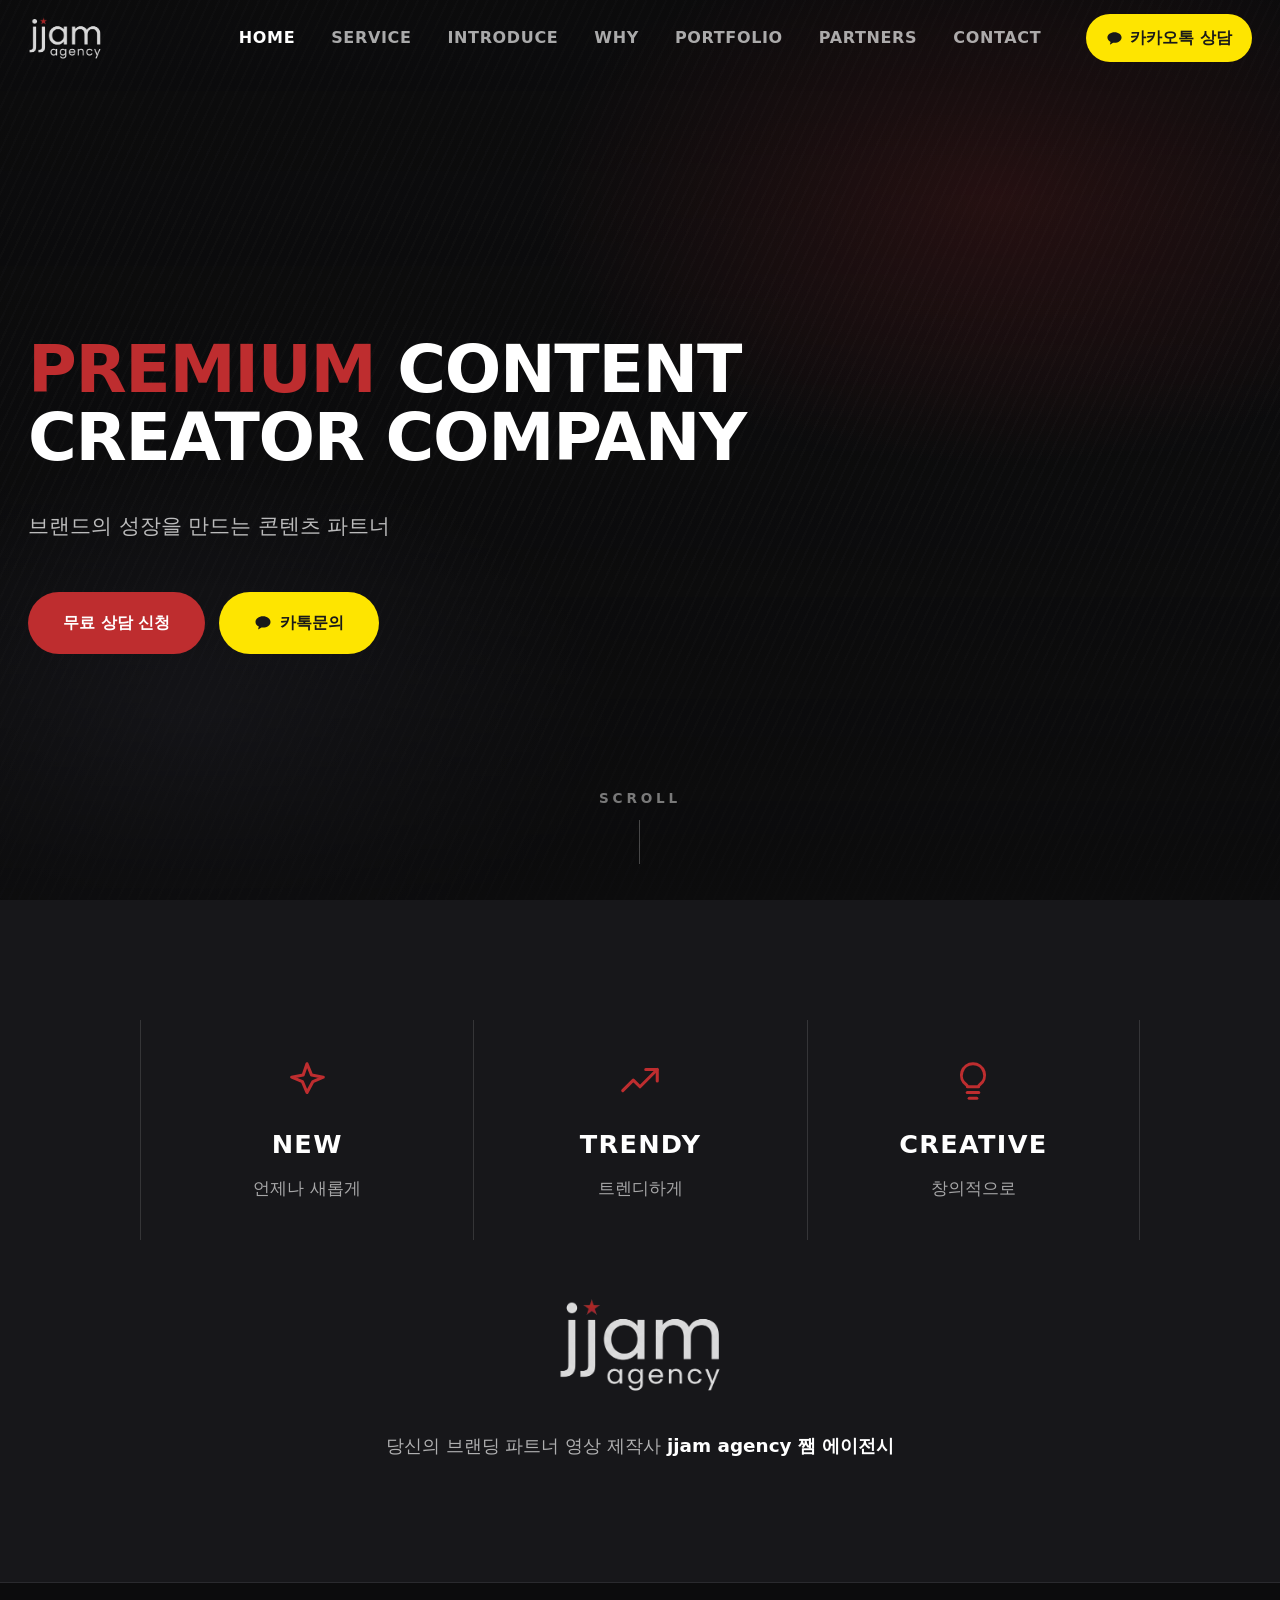
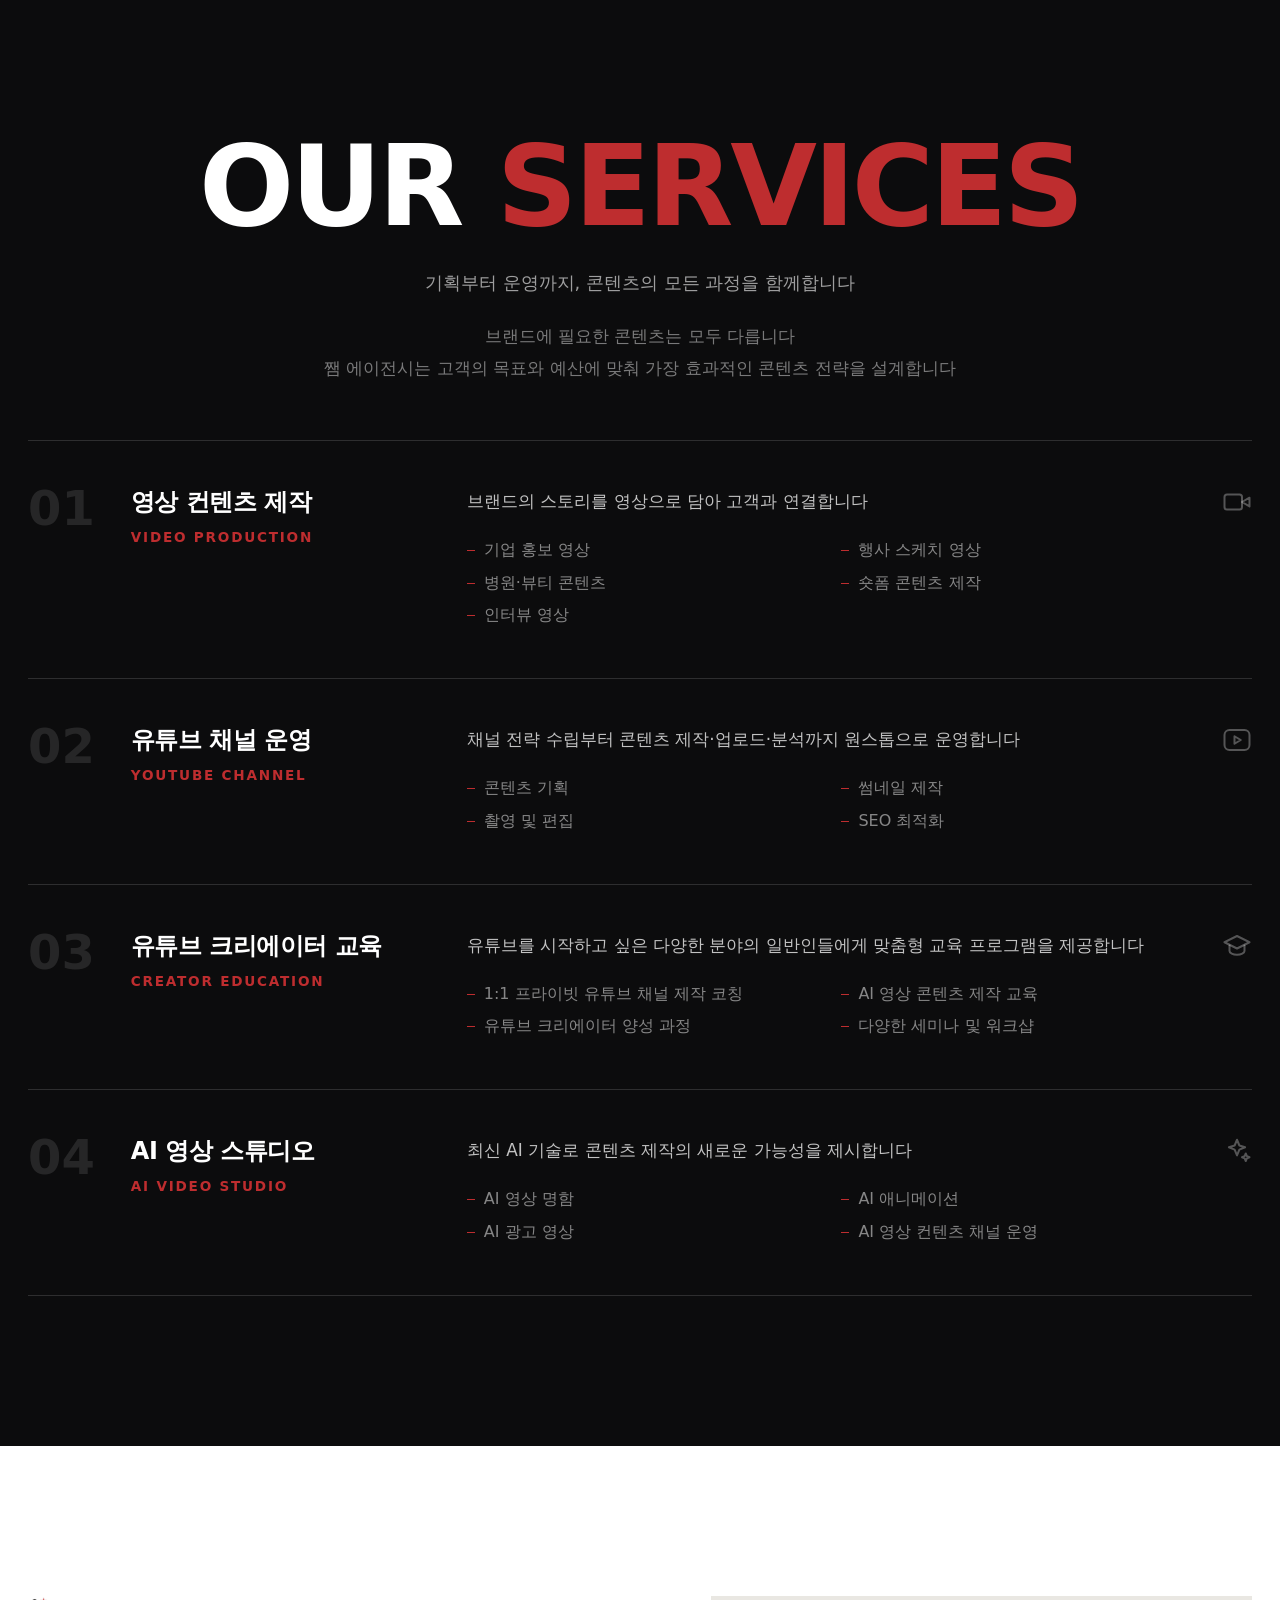
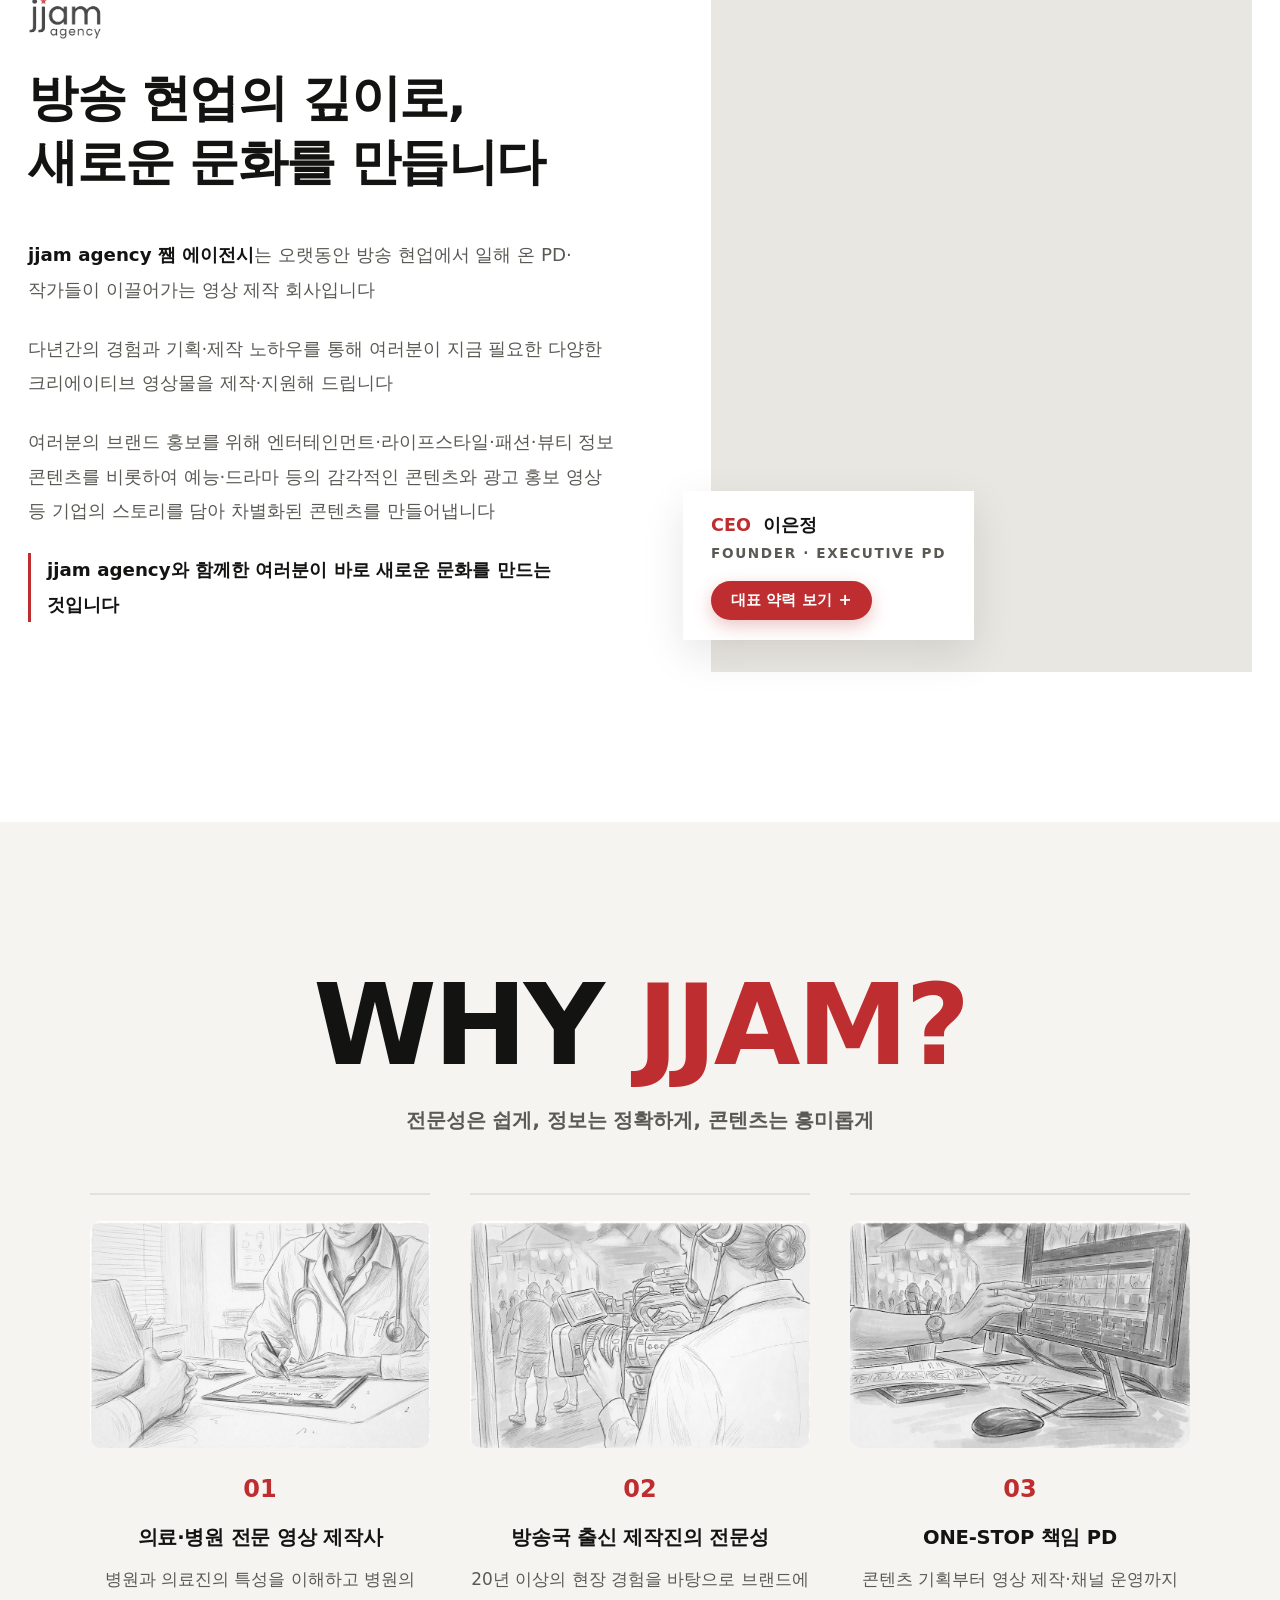
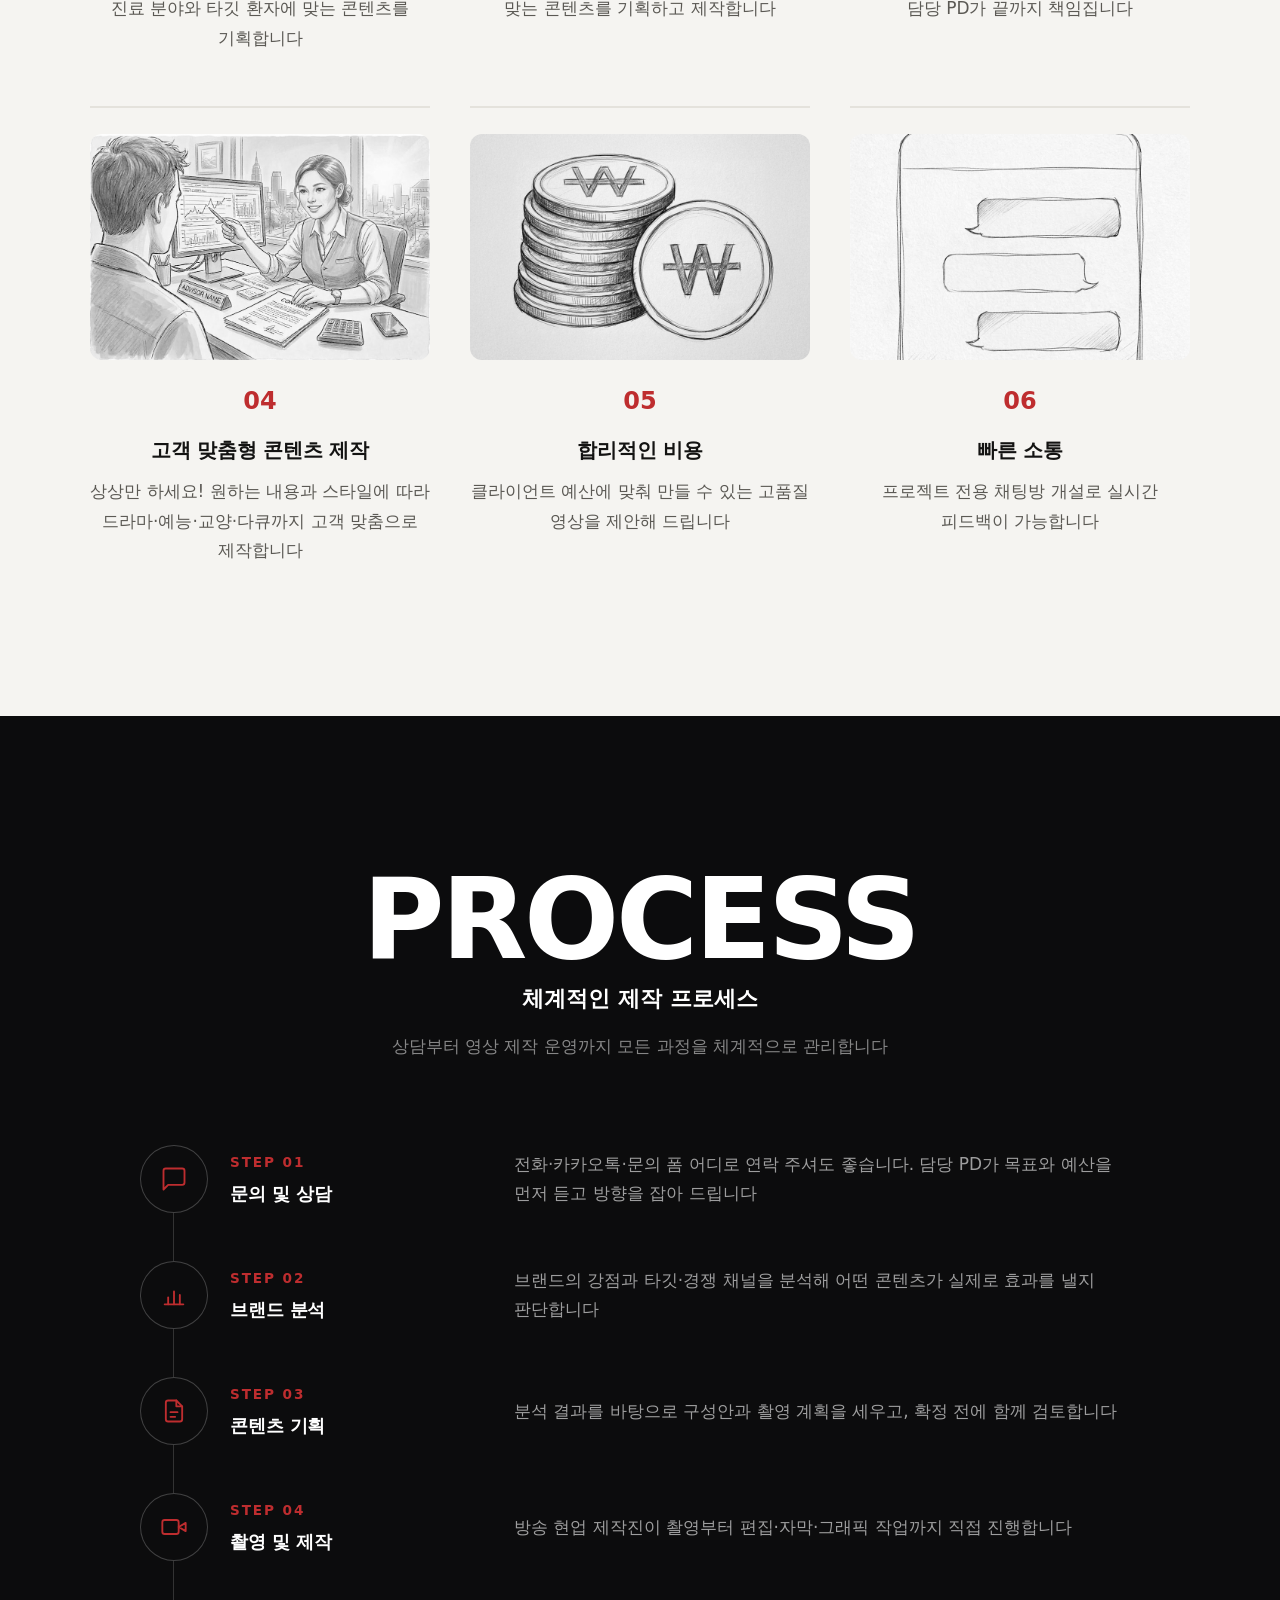
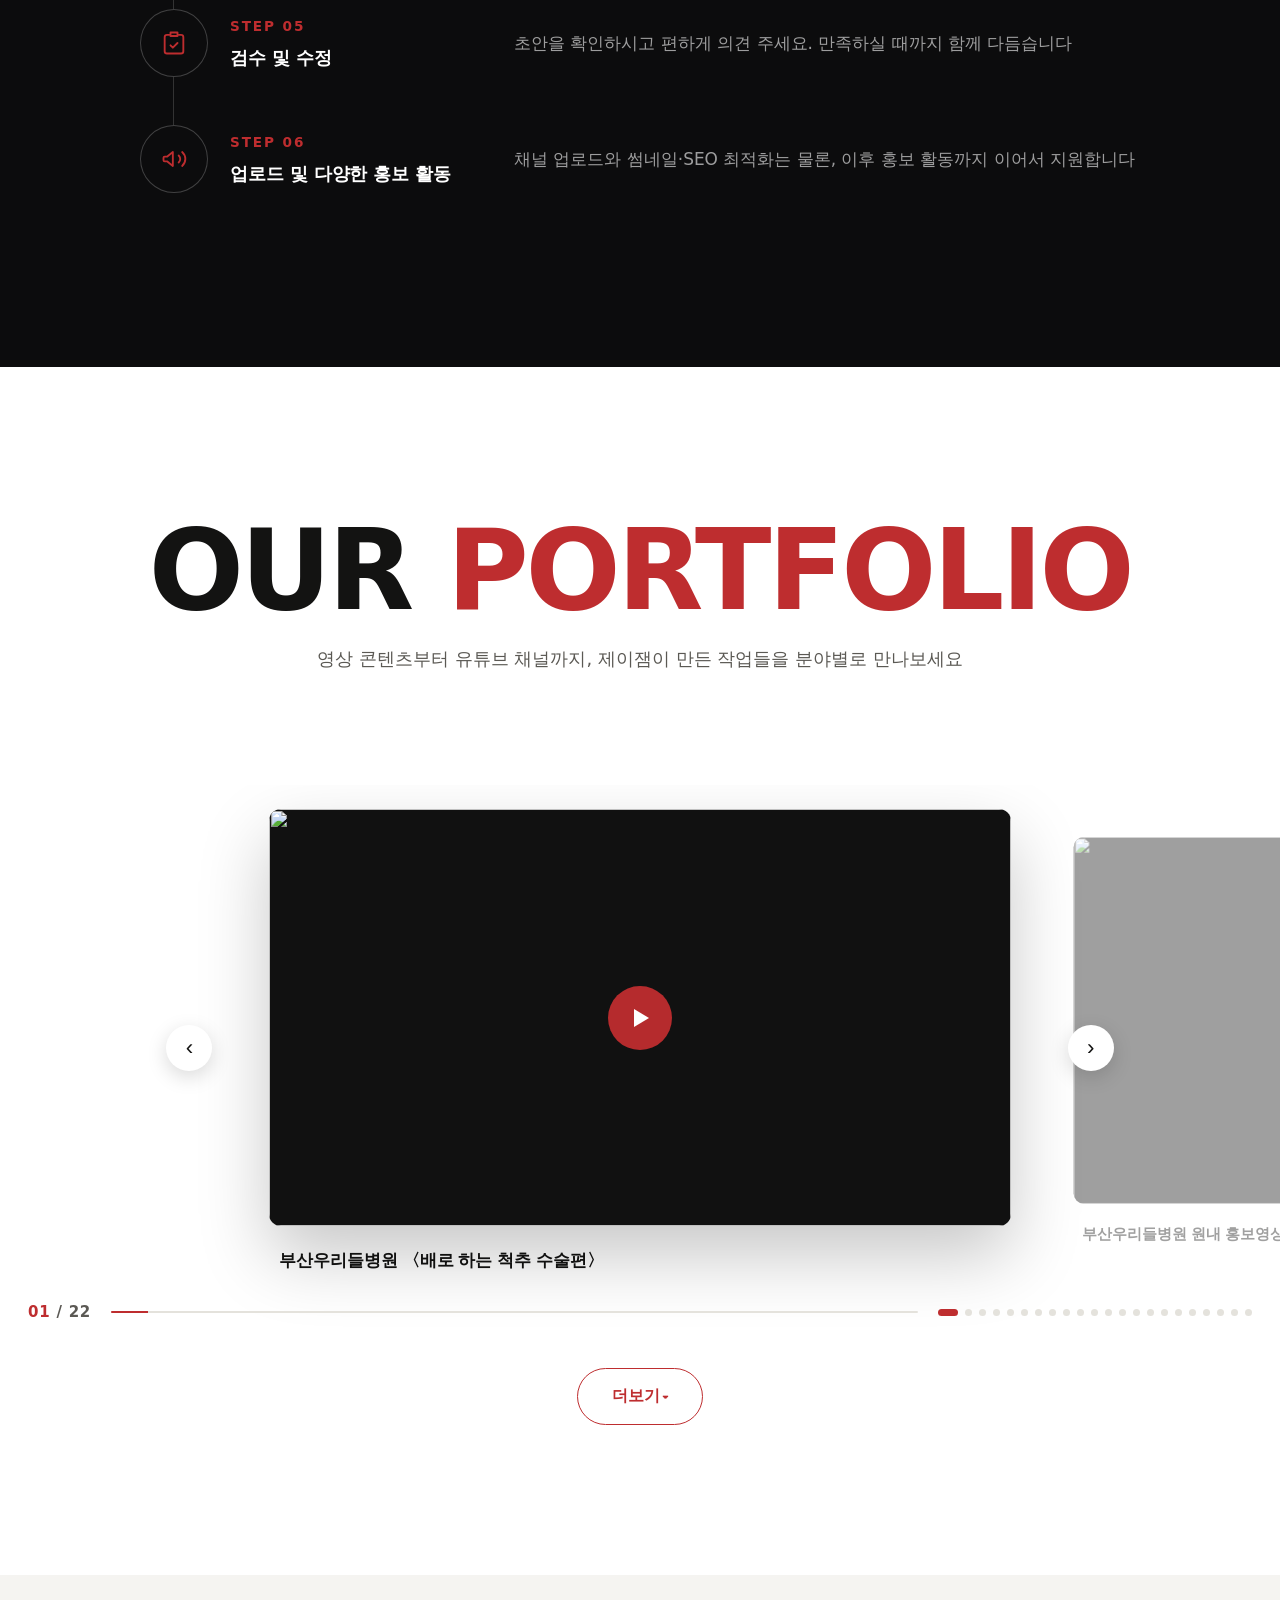
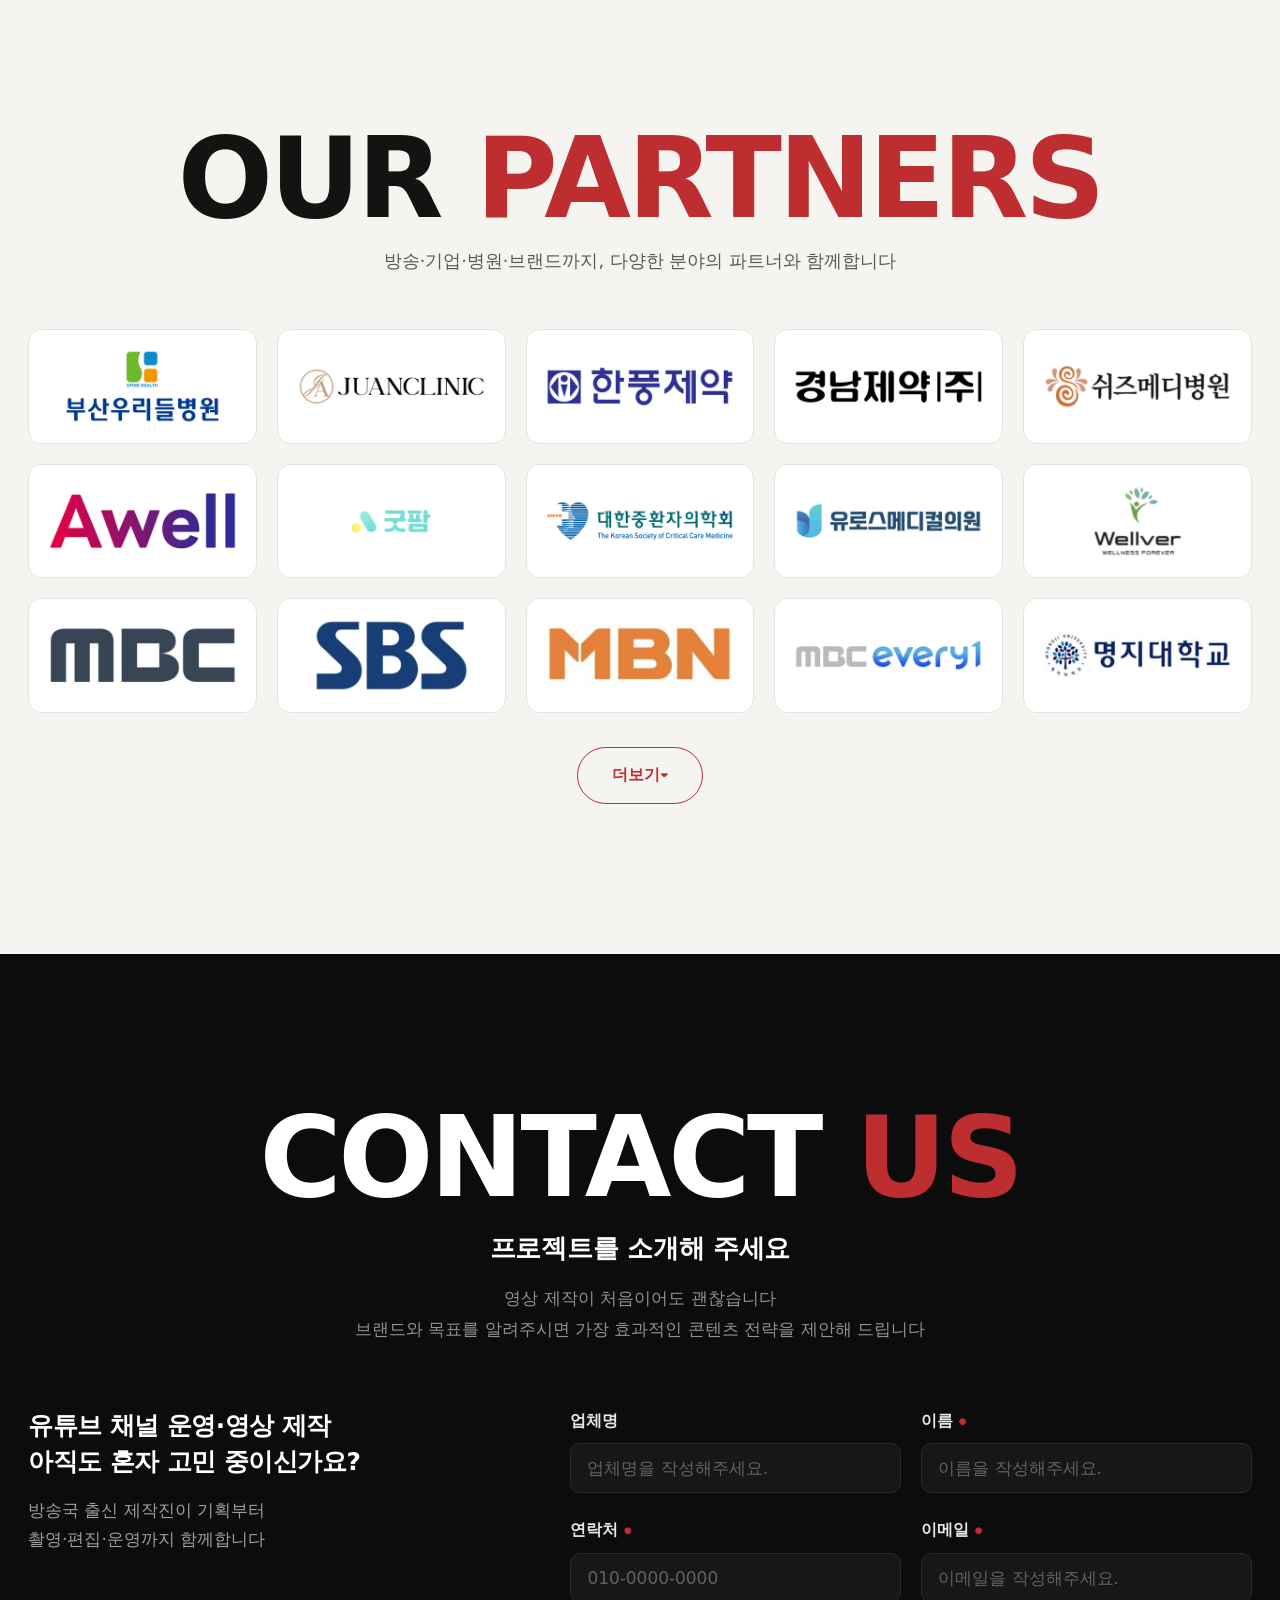
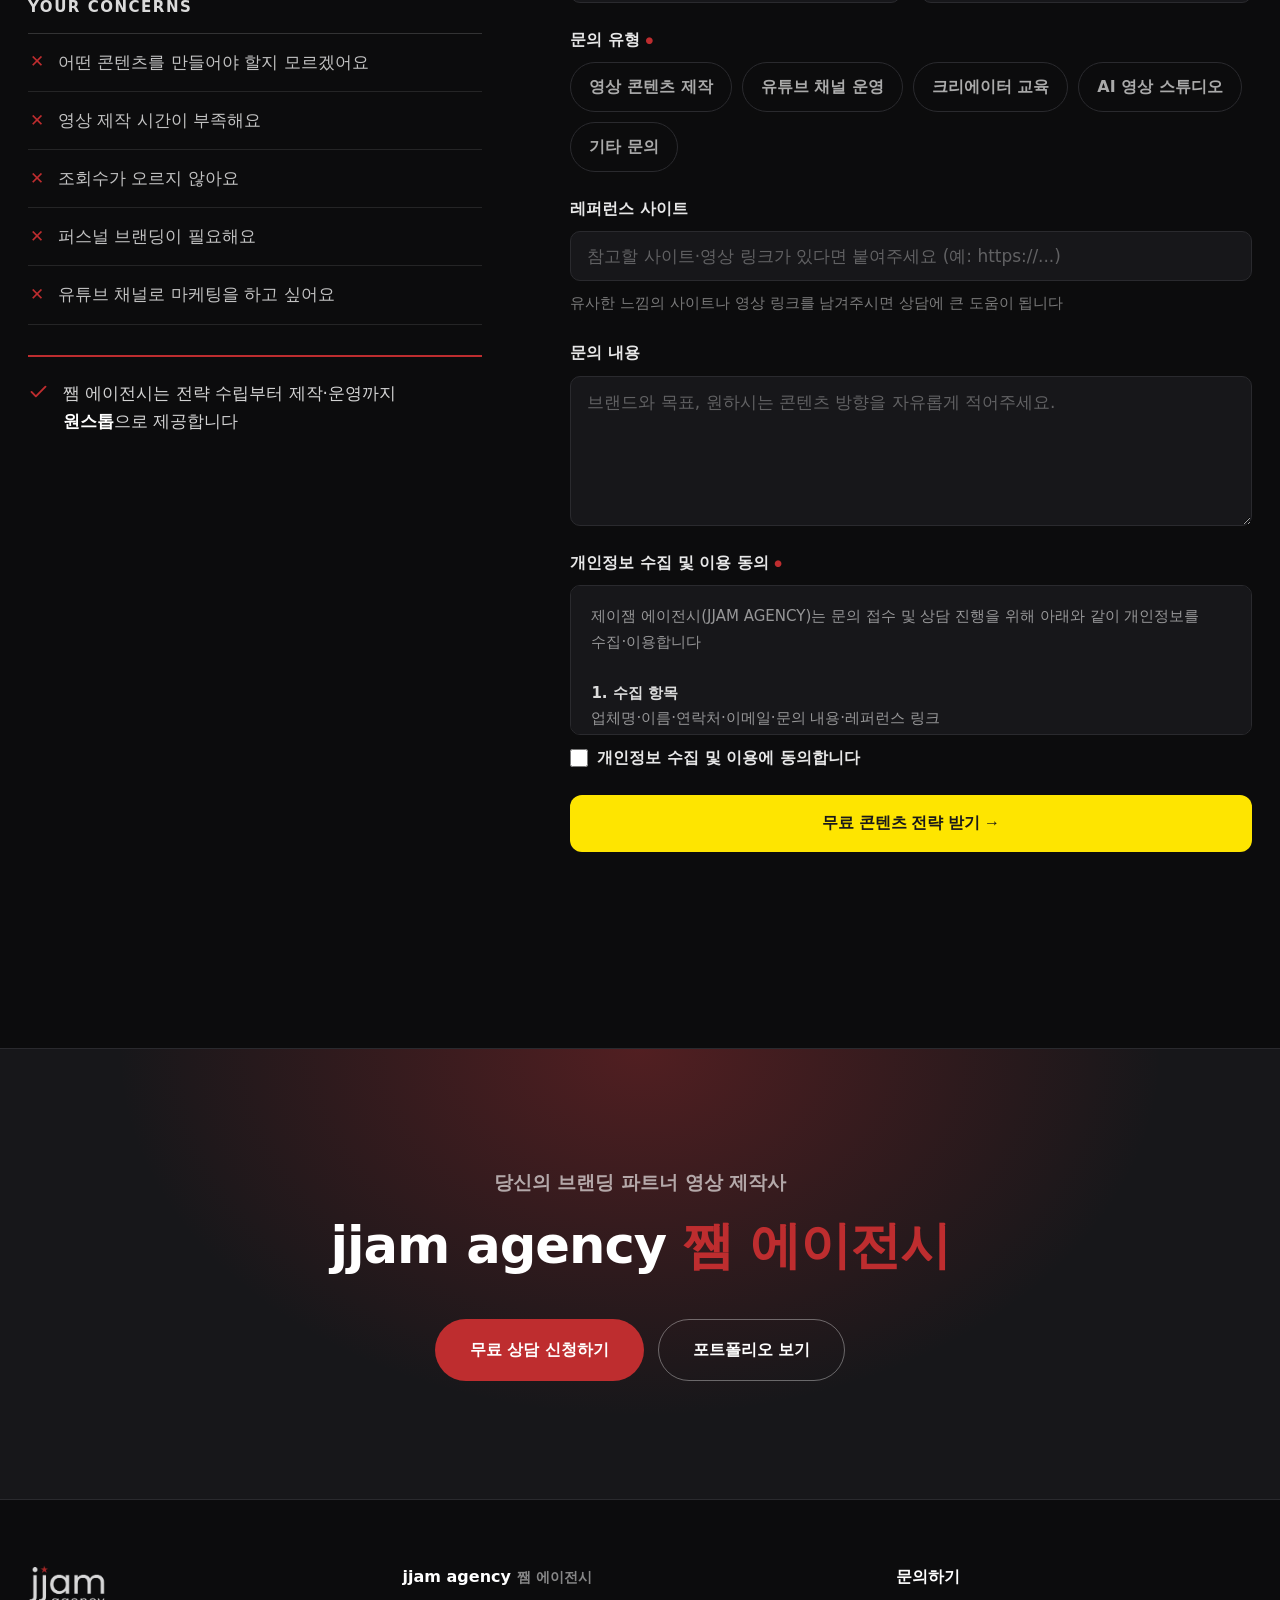
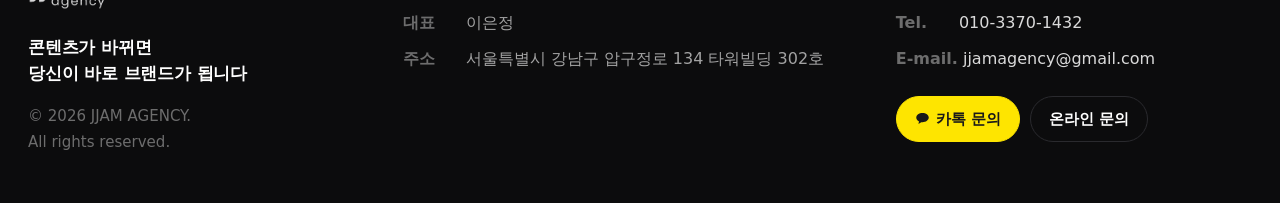
==== commit 30d451a3: "표기 통일 — 문장 끝 마침표 제거, 나열 쉼표를 가운데점으로 (CMS 값도 렌더 직전 정제)" ====
--- a/index.html
+++ b/index.html
@@ -10,7 +10,7 @@
   <meta property="og:type" content="website" />
   <link rel="preconnect" href="https://cdn.jsdelivr.net" crossorigin />
   <link rel="stylesheet" href="https://cdn.jsdelivr.net/gh/orioncactus/pretendard@v1.3.9/dist/web/variable/pretendardvariable-dynamic-subset.min.css" />
-  <link rel="stylesheet" href="style.css?v=76" />
+  <link rel="stylesheet" href="style.css?v=77" />
   <link rel="icon" href="data:image/svg+xml,<svg xmlns='http://www.w3.org/2000/svg' viewBox='0 0 100 100'><path fill='%23be2d2f' d='M50 5l11 30 34 1-27 21 10 33-28-20-28 20 10-33-27-21 34-1z'/></svg>" />
 </head>
 <body>
@@ -155,7 +155,7 @@
                 <p>Video Production</p>
               </div>
             <div class="svc-row__body">
-              <p class="svc-row__desc">브랜드의 스토리를 영상으로 담아 고객과 연결합니다.</p>
+              <p class="svc-row__desc">브랜드의 스토리를 영상으로 담아 고객과 연결합니다</p>
               <ul class="svc-row__items">
               <li>기업 홍보 영상</li>
               <li>병원·뷰티 콘텐츠</li>
@@ -177,7 +177,7 @@
                 <p>YouTube Channel</p>
               </div>
             <div class="svc-row__body">
-              <p class="svc-row__desc">채널 전략 수립부터 콘텐츠 제작, 업로드, 분석까지 원스톱으로 운영합니다.</p>
+              <p class="svc-row__desc">채널 전략 수립부터 콘텐츠 제작·업로드·분석까지 원스톱으로 운영합니다</p>
               <ul class="svc-row__items">
               <li>콘텐츠 기획</li>
               <li>촬영 및 편집</li>
@@ -198,7 +198,7 @@
                 <p>Creator Education</p>
               </div>
             <div class="svc-row__body">
-              <p class="svc-row__desc">유튜브를 시작하고 싶은 다양한 분야의 일반인들에게 맞춤형 교육 프로그램을 제공합니다.</p>
+              <p class="svc-row__desc">유튜브를 시작하고 싶은 다양한 분야의 일반인들에게 맞춤형 교육 프로그램을 제공합니다</p>
               <ul class="svc-row__items">
               <li>1:1 프라이빗 유튜브 채널 제작 코칭</li>
               <li>유튜브 크리에이터 양성 과정</li>
@@ -219,7 +219,7 @@
                 <p>AI Video Studio</p>
               </div>
             <div class="svc-row__body">
-              <p class="svc-row__desc">최신 AI 기술로 콘텐츠 제작의 새로운 가능성을 제시합니다.</p>
+              <p class="svc-row__desc">최신 AI 기술로 콘텐츠 제작의 새로운 가능성을 제시합니다</p>
               <ul class="svc-row__items">
               <li>AI 영상 명함</li>
               <li>AI 광고 영상</li>
@@ -247,20 +247,20 @@
             <div class="about__body reveal">
               <p>
                 <strong>jjam agency 쨈 에이전시</strong>는 오랫동안 방송 현업에서 일해 온
-                PD, 작가들이 이끌어가는 영상 제작 회사입니다.
+                PD·작가들이 이끌어가는 영상 제작 회사입니다
               </p>
               <p>
-                다년간의 경험과 기획, 제작 노하우를 통해 여러분이 지금 필요한
-                다양한 크리에이티브 영상물을 제작, 지원해 드립니다.
+                다년간의 경험과 기획·제작 노하우를 통해 여러분이 지금 필요한
+                다양한 크리에이티브 영상물을 제작·지원해 드립니다
               </p>
               <p>
-                여러분의 브랜드 홍보를 위해 엔터테인먼트, 라이프스타일, 패션, 뷰티 정보 콘텐츠를
-                비롯하여 예능, 드라마 등의 감각적인 콘텐츠와 광고 홍보 영상 등
-                기업의 스토리를 담아 차별화된 콘텐츠를 만들어냅니다.
+                여러분의 브랜드 홍보를 위해 엔터테인먼트·라이프스타일·패션·뷰티 정보 콘텐츠를
+                비롯하여 예능·드라마 등의 감각적인 콘텐츠와 광고 홍보 영상 등
+                기업의 스토리를 담아 차별화된 콘텐츠를 만들어냅니다
               </p>
               <p class="about__punch">
                 jjam agency와 함께한 여러분이<br class="br-mobile" />
-                바로 새로운 문화를 만드는 것입니다.
+                바로 새로운 문화를 만드는 것입니다
               </p>
             </div>
           </div>
@@ -285,43 +285,43 @@
     <section class="why section" id="why">
       <div class="container">
         <h2 class="giant-title why__giant reveal">WHY <span>JJAM?</span></h2>
-        <p class="why__tag reveal">전문성은 쉽게, 정보는 정확하게, 콘텐츠는 흥미롭게.</p>
+        <p class="why__tag reveal">전문성은 쉽게, 정보는 정확하게, 콘텐츠는 흥미롭게</p>
         <div class="why__grid">
           <div class="why-item reveal">
             <img class="why-item__img" src="assets/why/why-01.jpg" alt="의료·병원 전문 영상 제작" loading="lazy" />
             <span class="why-item__num">01</span>
             <h3>의료·병원 전문 영상 제작사</h3>
-            <p>병원과 의료진의 특성을 이해하고 병원의 진료 분야와 타깃 환자에 맞는 콘텐츠를 기획합니다.</p>
+            <p>병원과 의료진의 특성을 이해하고 병원의 진료 분야와 타깃 환자에 맞는 콘텐츠를 기획합니다</p>
           </div>
           <div class="why-item reveal">
             <img class="why-item__img" src="assets/why/why-02.jpg" alt="방송국 출신 제작진의 촬영 현장" loading="lazy" />
             <span class="why-item__num">02</span>
             <h3>방송국 출신 제작진의 전문성</h3>
-            <p>20년 이상의 현장 경험을 바탕으로 브랜드에 맞는 콘텐츠를 기획하고 제작합니다.</p>
+            <p>20년 이상의 현장 경험을 바탕으로 브랜드에 맞는 콘텐츠를 기획하고 제작합니다</p>
           </div>
           <div class="why-item reveal">
             <img class="why-item__img" src="assets/why/why-03.jpg" alt="담당 PD의 편집 작업" loading="lazy" />
             <span class="why-item__num">03</span>
             <h3>ONE-STOP 책임 PD</h3>
-            <p>콘텐츠 기획부터 영상 제작, 채널 운영까지 담당 PD가 끝까지 책임집니다.</p>
+            <p>콘텐츠 기획부터 영상 제작·채널 운영까지 담당 PD가 끝까지 책임집니다</p>
           </div>
           <div class="why-item reveal">
             <img class="why-item__img" src="assets/why/why-04.jpg" alt="고객 맞춤형 콘텐츠 상담" loading="lazy" />
             <span class="why-item__num">04</span>
             <h3>고객 맞춤형 콘텐츠 제작</h3>
-            <p>상상만 하세요! 원하는 내용과 스타일에 따라 드라마, 예능, 교양, 다큐까지 고객 맞춤으로 제작합니다.</p>
+            <p>상상만 하세요! 원하는 내용과 스타일에 따라 드라마·예능·교양·다큐까지 고객 맞춤으로 제작합니다</p>
           </div>
           <div class="why-item reveal">
             <img class="why-item__img" src="assets/why/why-05.jpg" alt="합리적인 비용 제안" loading="lazy" />
             <span class="why-item__num">05</span>
             <h3>합리적인 비용</h3>
-            <p>클라이언트 예산에 맞춰 만들 수 있는 고품질 영상을 제안해 드립니다.</p>
+            <p>클라이언트 예산에 맞춰 만들 수 있는 고품질 영상을 제안해 드립니다</p>
           </div>
           <div class="why-item reveal">
             <img class="why-item__img" src="assets/why/why-06.jpg" alt="프로젝트 전용 채팅방 실시간 소통" loading="lazy" />
             <span class="why-item__num">06</span>
             <h3>빠른 소통</h3>
-            <p>프로젝트 전용 채팅방 개설로 실시간 피드백이 가능합니다.</p>
+            <p>프로젝트 전용 채팅방 개설로 실시간 피드백이 가능합니다</p>
           </div>
         </div>
       </div>
@@ -332,7 +332,7 @@
       <div class="container">
         <h2 class="giant-title giant-title--light process__giant reveal">PROCESS</h2>
         <p class="process__sub reveal">체계적인 제작 프로세스</p>
-        <p class="process__intro reveal">상담부터 영상 제작 운영까지 모든 과정을 체계적으로 관리합니다.</p>
+        <p class="process__intro reveal">상담부터 영상 제작 운영까지 모든 과정을 체계적으로 관리합니다</p>
         <div class="process__list">
           <div class="pstep reveal">
             <div class="pstep__left">
@@ -346,7 +346,7 @@
                 <h3>문의 및 상담</h3>
               </div>
             </div>
-            <p class="pstep__desc">전화·카카오톡·문의 폼 어디로 연락 주셔도 좋습니다. 담당 PD가 목표와 예산을 먼저 듣고 방향을 잡아 드립니다.</p>
+            <p class="pstep__desc">전화·카카오톡·문의 폼 어디로 연락 주셔도 좋습니다. 담당 PD가 목표와 예산을 먼저 듣고 방향을 잡아 드립니다</p>
           </div>
           <div class="pstep reveal delay-1">
             <div class="pstep__left">
@@ -360,7 +360,7 @@
                 <h3>브랜드 분석</h3>
               </div>
             </div>
-            <p class="pstep__desc">브랜드의 강점과 타깃, 경쟁 채널을 분석해 어떤 콘텐츠가 실제로 효과를 낼지 판단합니다.</p>
+            <p class="pstep__desc">브랜드의 강점과 타깃·경쟁 채널을 분석해 어떤 콘텐츠가 실제로 효과를 낼지 판단합니다</p>
           </div>
           <div class="pstep reveal delay-2">
             <div class="pstep__left">
@@ -374,7 +374,7 @@
                 <h3>콘텐츠 기획</h3>
               </div>
             </div>
-            <p class="pstep__desc">분석 결과를 바탕으로 구성안과 촬영 계획을 세우고, 확정 전에 함께 검토합니다.</p>
+            <p class="pstep__desc">분석 결과를 바탕으로 구성안과 촬영 계획을 세우고, 확정 전에 함께 검토합니다</p>
           </div>
           <div class="pstep reveal delay-3">
             <div class="pstep__left">
@@ -388,7 +388,7 @@
                 <h3>촬영 및 제작</h3>
               </div>
             </div>
-            <p class="pstep__desc">방송 현업 제작진이 촬영부터 편집, 자막·그래픽 작업까지 직접 진행합니다.</p>
+            <p class="pstep__desc">방송 현업 제작진이 촬영부터 편집·자막·그래픽 작업까지 직접 진행합니다</p>
           </div>
           <div class="pstep reveal delay-4">
             <div class="pstep__left">
@@ -402,7 +402,7 @@
                 <h3>검수 및 수정</h3>
               </div>
             </div>
-            <p class="pstep__desc">초안을 확인하시고 편하게 의견 주세요. 만족하실 때까지 함께 다듬습니다.</p>
+            <p class="pstep__desc">초안을 확인하시고 편하게 의견 주세요. 만족하실 때까지 함께 다듬습니다</p>
           </div>
           <div class="pstep reveal delay-5">
             <div class="pstep__left">
@@ -416,7 +416,7 @@
                 <h3>업로드 및 다양한 홍보 활동</h3>
               </div>
             </div>
-            <p class="pstep__desc">채널 업로드와 썸네일·SEO 최적화는 물론, 이후 홍보 활동까지 이어서 지원합니다.</p>
+            <p class="pstep__desc">채널 업로드와 썸네일·SEO 최적화는 물론, 이후 홍보 활동까지 이어서 지원합니다</p>
           </div>
         </div>
       </div>
@@ -426,7 +426,7 @@
     <section class="portfolio section" id="portfolio">
       <div class="container">
         <h2 class="giant-title reveal"><span>OUR</span> <span>PORTFOLIO</span></h2>
-        <p class="pf-sub reveal">영상 콘텐츠부터 유튜브 채널까지, 제이잼이 만든 작업들을 분야별로 만나보세요.</p>
+        <p class="pf-sub reveal">영상 콘텐츠부터 유튜브 채널까지, 제이잼이 만든 작업들을 분야별로 만나보세요</p>
         <div class="pf-tabs reveal" id="pfTabs"></div>
       </div>
       <div class="pf-slider" id="pfSlider"></div>
@@ -443,7 +443,7 @@
       <div class="container">
         <div class="client__head reveal">
           <h2 class="giant-title client__title-lg">OUR <span>PARTNERS</span></h2>
-          <p class="client__sub">방송·기업·병원·브랜드까지, 다양한 분야의 파트너와 함께합니다.</p>
+          <p class="client__sub">방송·기업·병원·브랜드까지, 다양한 분야의 파트너와 함께합니다</p>
         </div>
         <div class="client__grid reveal" id="clientGrid">
           <div class="client__logo"><img src="assets/partners/partner-01.png" alt="부산우리들병원" loading="lazy" /></div>
@@ -509,24 +509,24 @@
             <span>Contact</span>
             <span>Us</span>
           </h2>
-          <p class="contact__sub reveal">프로젝트를 소개해 주세요.</p>
+          <p class="contact__sub reveal">프로젝트를 소개해 주세요</p>
           <p class="contact__intro reveal">
-            영상 제작이 처음이어도 괜찮습니다.<br class="br-desktop" />
-            브랜드와 목표를 알려주시면 가장 효과적인 콘텐츠 전략을 제안해 드립니다.
+            영상 제작이 처음이어도 괜찮습니다<br class="br-desktop" />
+            브랜드와 목표를 알려주시면 가장 효과적인 콘텐츠 전략을 제안해 드립니다
           </p>
         </div>
         <div class="contact__grid">
           <aside class="concerns reveal">
-            <h3 class="concerns__title">유튜브 채널 운영, 영상 제작<br />아직도 혼자 고민 중이신가요?</h3>
-            <p class="concerns__sub">방송국 출신 제작진이 기획부터<br />촬영, 편집, 운영까지 함께합니다.</p>
+            <h3 class="concerns__title">유튜브 채널 운영·영상 제작<br />아직도 혼자 고민 중이신가요?</h3>
+            <p class="concerns__sub">방송국 출신 제작진이 기획부터<br />촬영·편집·운영까지 함께합니다</p>
             <div class="concerns__list">
               <p class="concerns__head">Your Concerns</p>
               <ul>
-                <li>어떤 콘텐츠를 만들어야 할지 모르겠어요.</li>
-                <li>영상 제작 시간이 부족해요.</li>
-                <li>조회수가 오르지 않아요.</li>
-                <li>퍼스널 브랜딩이 필요해요.</li>
-                <li>유튜브 채널로 마케팅을 하고 싶어요.</li>
+                <li>어떤 콘텐츠를 만들어야 할지 모르겠어요</li>
+                <li>영상 제작 시간이 부족해요</li>
+                <li>조회수가 오르지 않아요</li>
+                <li>퍼스널 브랜딩이 필요해요</li>
+                <li>유튜브 채널로 마케팅을 하고 싶어요</li>
               </ul>
             </div>
             <div class="solution">
@@ -535,7 +535,7 @@
                   <path d="M4 12.5l5 5L20 6.5"/>
                 </svg>
               </span>
-              <p>쨈 에이전시는 전략 수립부터 제작, 운영까지 <strong>원스톱</strong>으로 제공합니다.</p>
+              <p>쨈 에이전시는 전략 수립부터 제작·운영까지 <strong>원스톱</strong>으로 제공합니다</p>
             </div>
           </aside>
           <form class="contact__form reveal" id="contactForm" novalidate>
@@ -572,7 +572,7 @@
             <div class="form-field">
               <label for="refUrl">레퍼런스 사이트</label>
               <input type="url" id="refUrl" name="refUrl" placeholder="참고할 사이트·영상 링크가 있다면 붙여주세요 (예: https://...)" />
-              <p class="file-note">유사한 느낌의 사이트나 영상 링크를 남겨주시면 상담에 큰 도움이 됩니다.</p>
+              <p class="file-note">유사한 느낌의 사이트나 영상 링크를 남겨주시면 상담에 큰 도움이 됩니다</p>
             </div>
             <div class="form-field">
               <label for="message">문의 내용</label>
@@ -581,23 +581,23 @@
             <div class="form-field">
               <label for="agree">개인정보 수집 및 이용 동의 <em>●</em></label>
               <div class="privacy-box">
-                제이잼 에이전시(JJAM AGENCY)는 문의 접수 및 상담 진행을 위해 아래와 같이 개인정보를 수집·이용합니다.
+                제이잼 에이전시(JJAM AGENCY)는 문의 접수 및 상담 진행을 위해 아래와 같이 개인정보를 수집·이용합니다
                 <br /><br />
                 <strong>1. 수집 항목</strong><br />
-                업체명, 이름, 연락처, 이메일, 문의 내용, 레퍼런스 링크
+                업체명·이름·연락처·이메일·문의 내용·레퍼런스 링크
                 <br /><br />
                 <strong>2. 수집·이용 목적</strong><br />
-                문의 사항 확인 및 답변, 상담·견적 진행 등 고객 응대
+                문의 사항 확인 및 답변·상담·견적 진행 등 고객 응대
                 <br /><br />
                 <strong>3. 보유 및 이용 기간</strong><br />
-                수집일로부터 3년간 보관 후 지체 없이 파기합니다. 단, 관계 법령에 따라 보존이 필요한 경우 해당 기간 동안 보관합니다.
+                수집일로부터 3년간 보관 후 지체 없이 파기합니다. 단, 관계 법령에 따라 보존이 필요한 경우 해당 기간 동안 보관합니다
                 <br /><br />
                 <strong>4. 동의 거부 권리 및 불이익</strong><br />
-                귀하는 개인정보 수집·이용에 대한 동의를 거부할 권리가 있습니다. 다만 동의를 거부하실 경우 문의 접수 및 상담 진행이 제한될 수 있습니다.
+                귀하는 개인정보 수집·이용에 대한 동의를 거부할 권리가 있습니다. 다만 동의를 거부하실 경우 문의 접수 및 상담 진행이 제한될 수 있습니다
               </div>
               <label class="agree-check">
                 <input type="checkbox" id="agree" name="agree" />
-                <span>개인정보 수집 및 이용에 동의합니다.</span>
+                <span>개인정보 수집 및 이용에 동의합니다</span>
               </label>
             </div>
             <button type="submit" class="btn btn--submit btn--full">무료 콘텐츠 전략 받기 →</button>
@@ -675,11 +675,11 @@
       </div>
       <p class="modal__quote">
         20년 경력의 자신감으로 다양한 분야의 영상 제작 전문가로서<br class="br-desktop" />
-        최선을 다해 여러분의 니즈를 충족시켜 드립니다.
+        최선을 다해 여러분의 니즈를 충족시켜 드립니다
       </p>
     </div>
   </div>
 
-  <script src="script.js?v=76"></script>
+  <script src="script.js?v=77"></script>
 </body>
 </html>
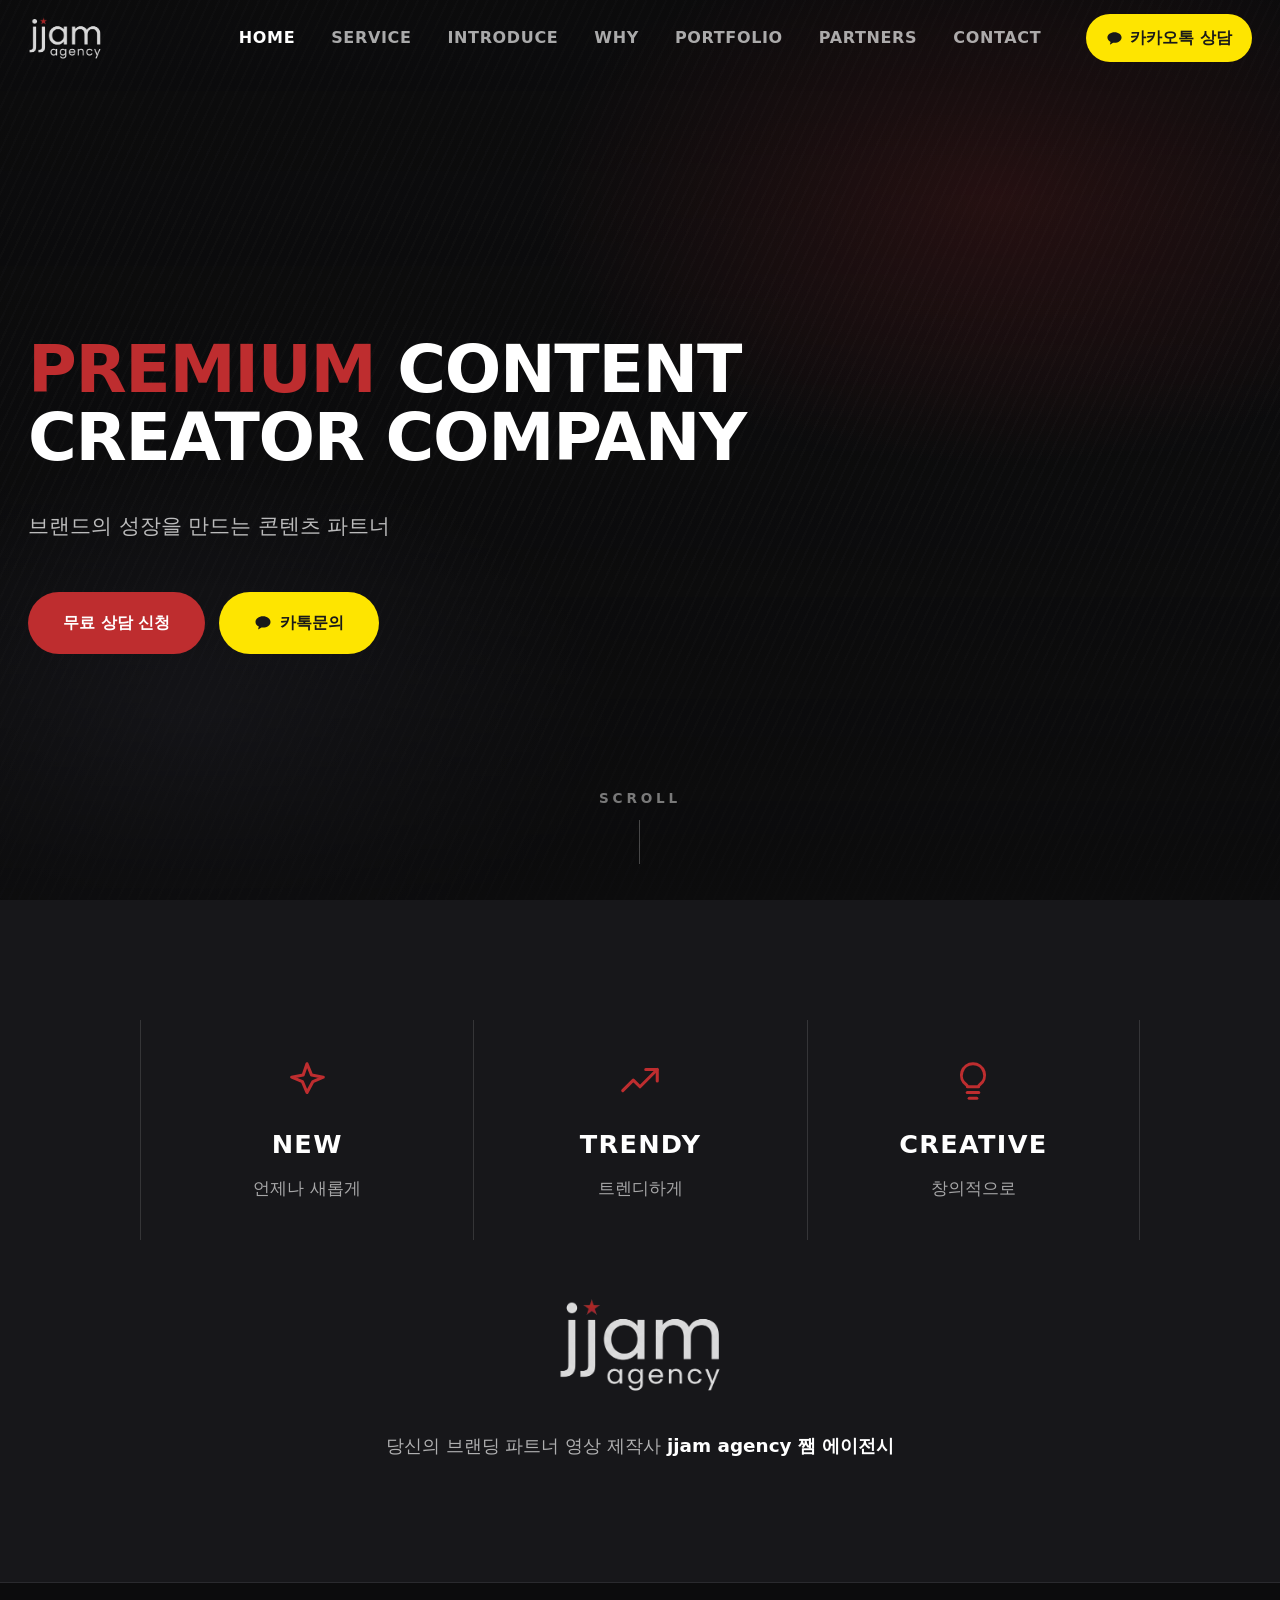
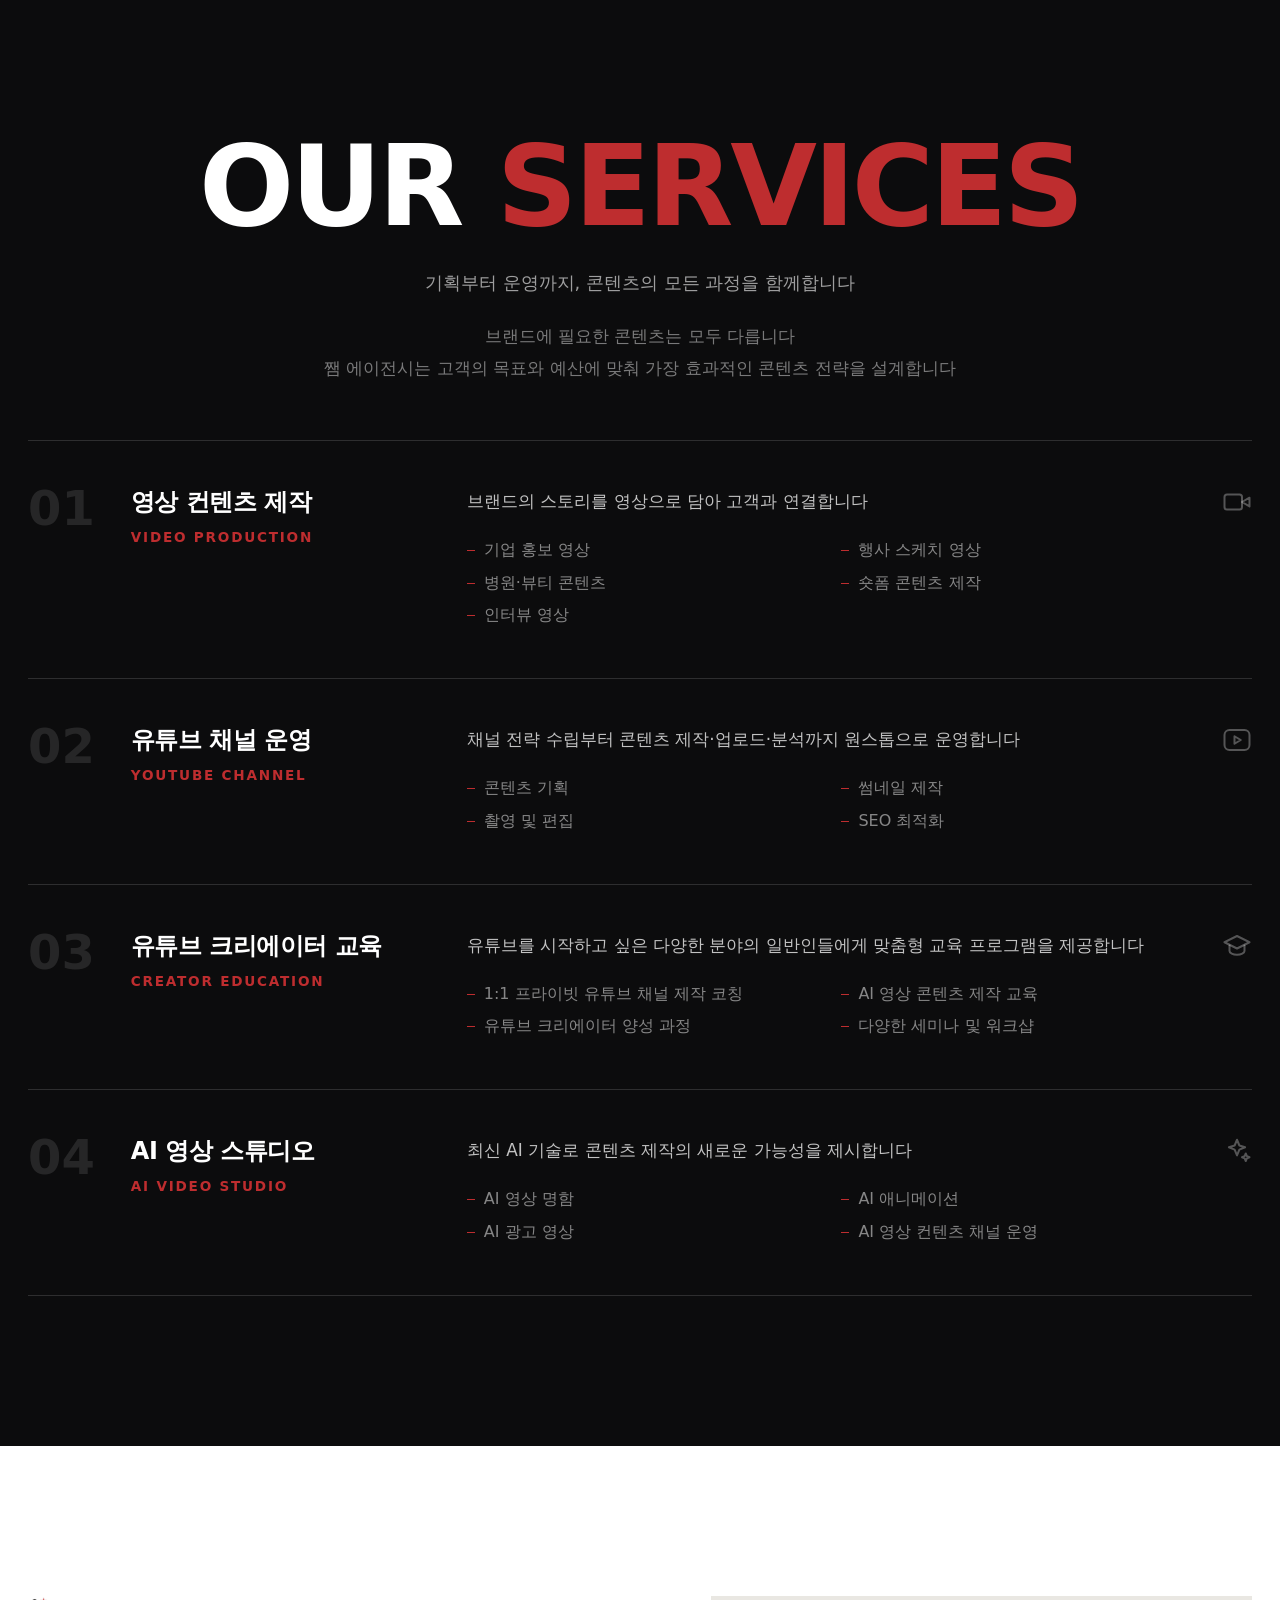
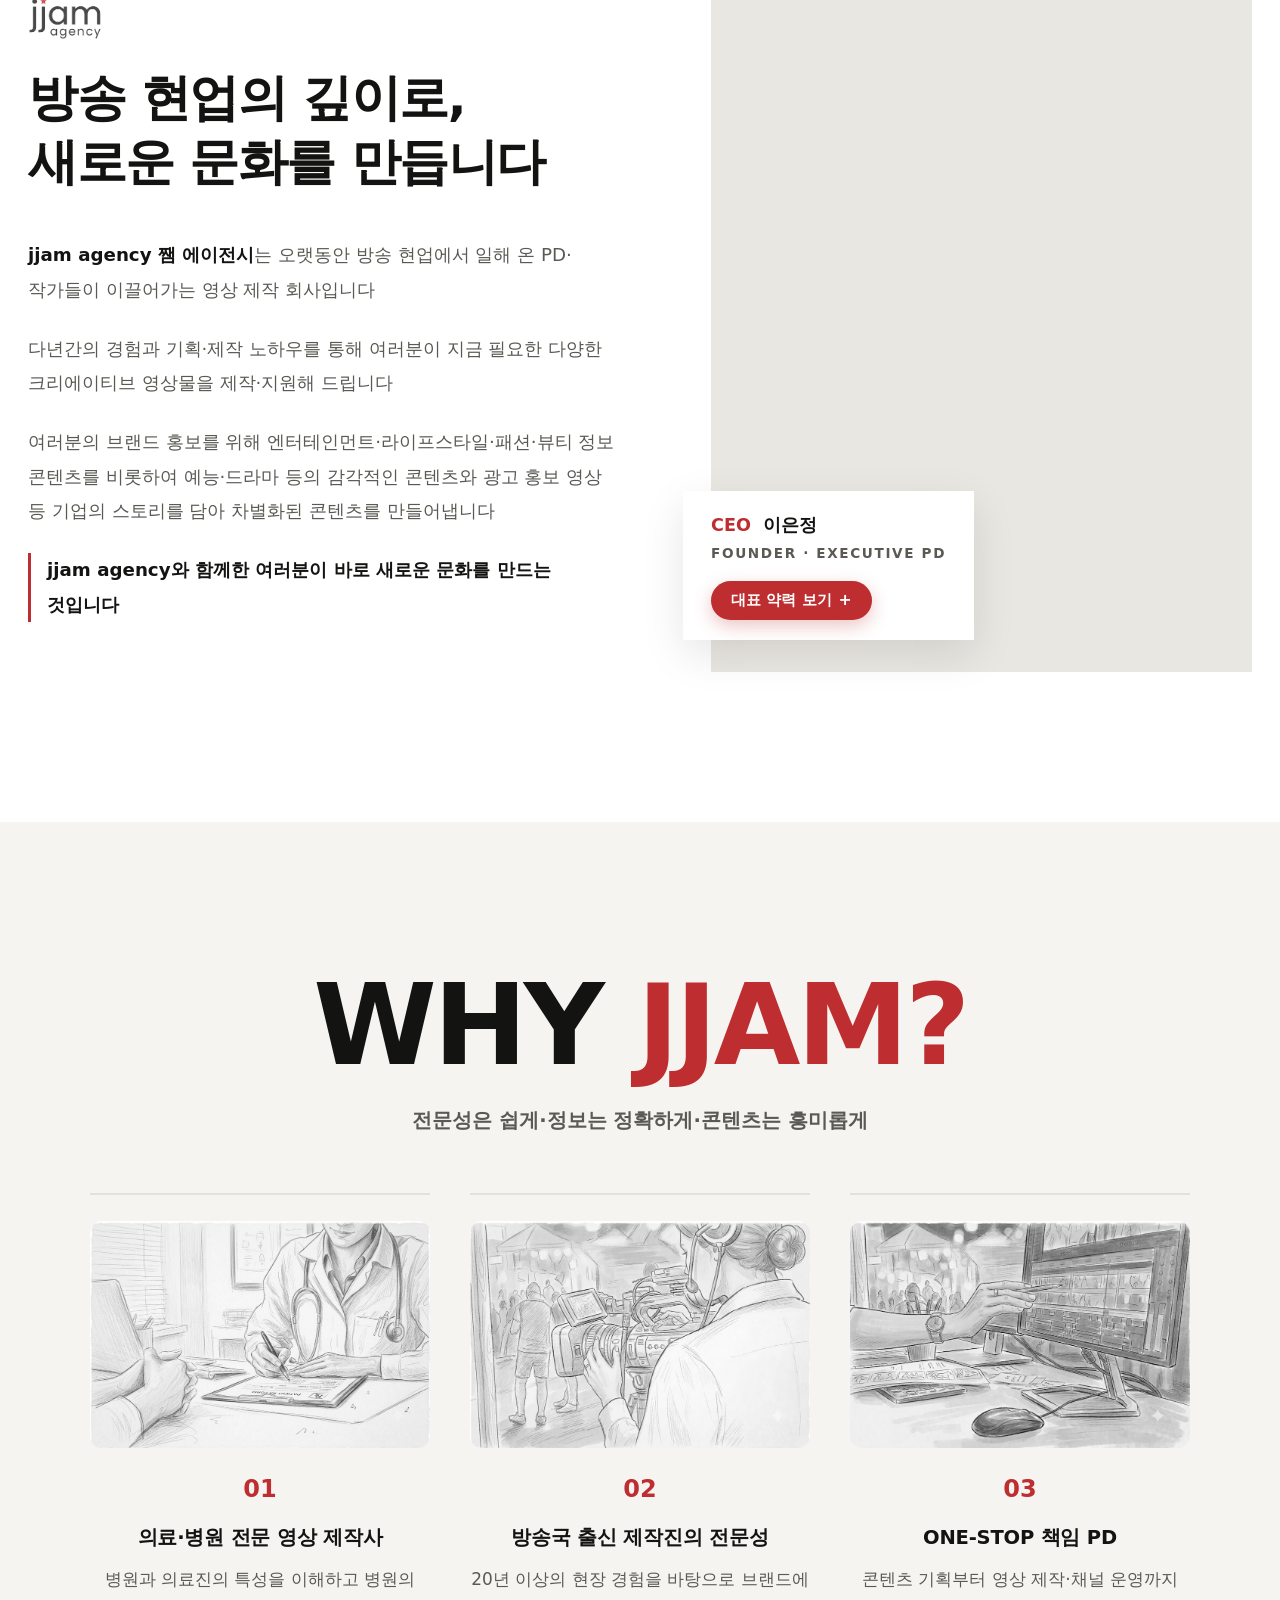
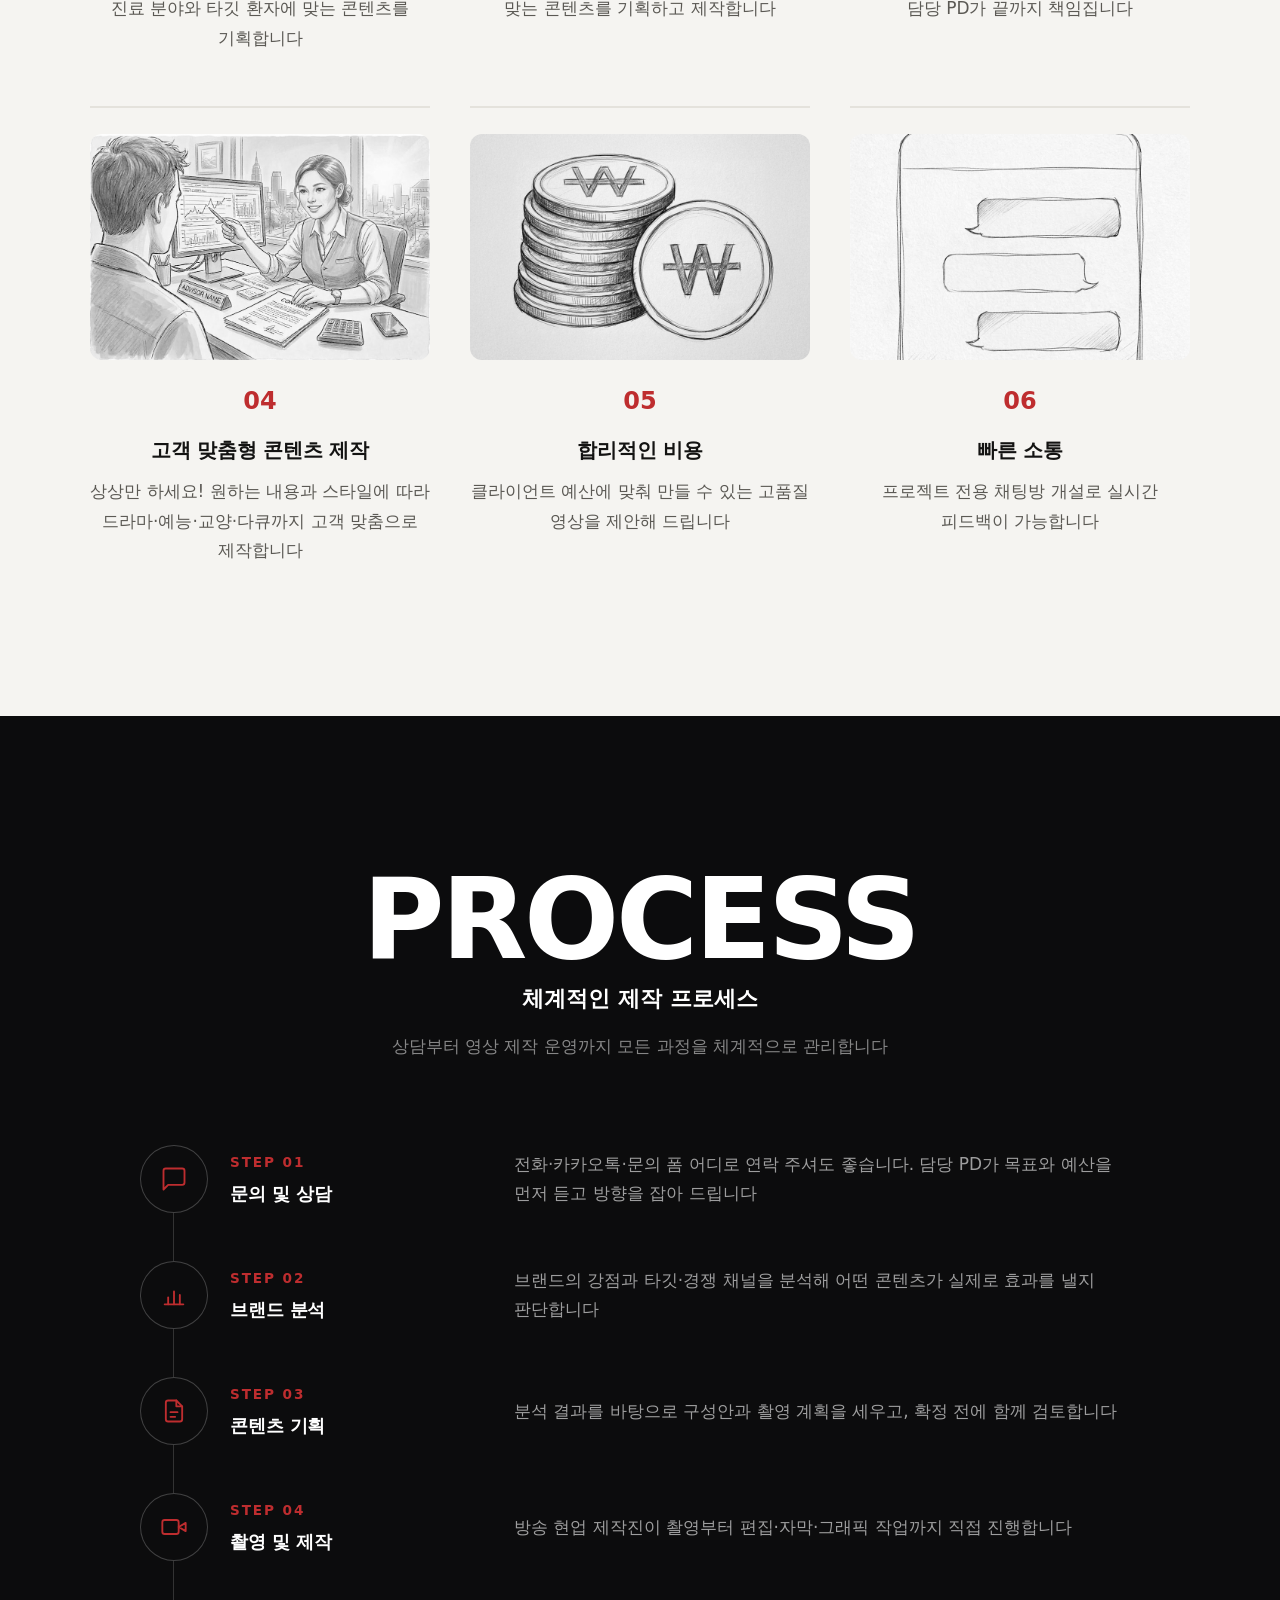
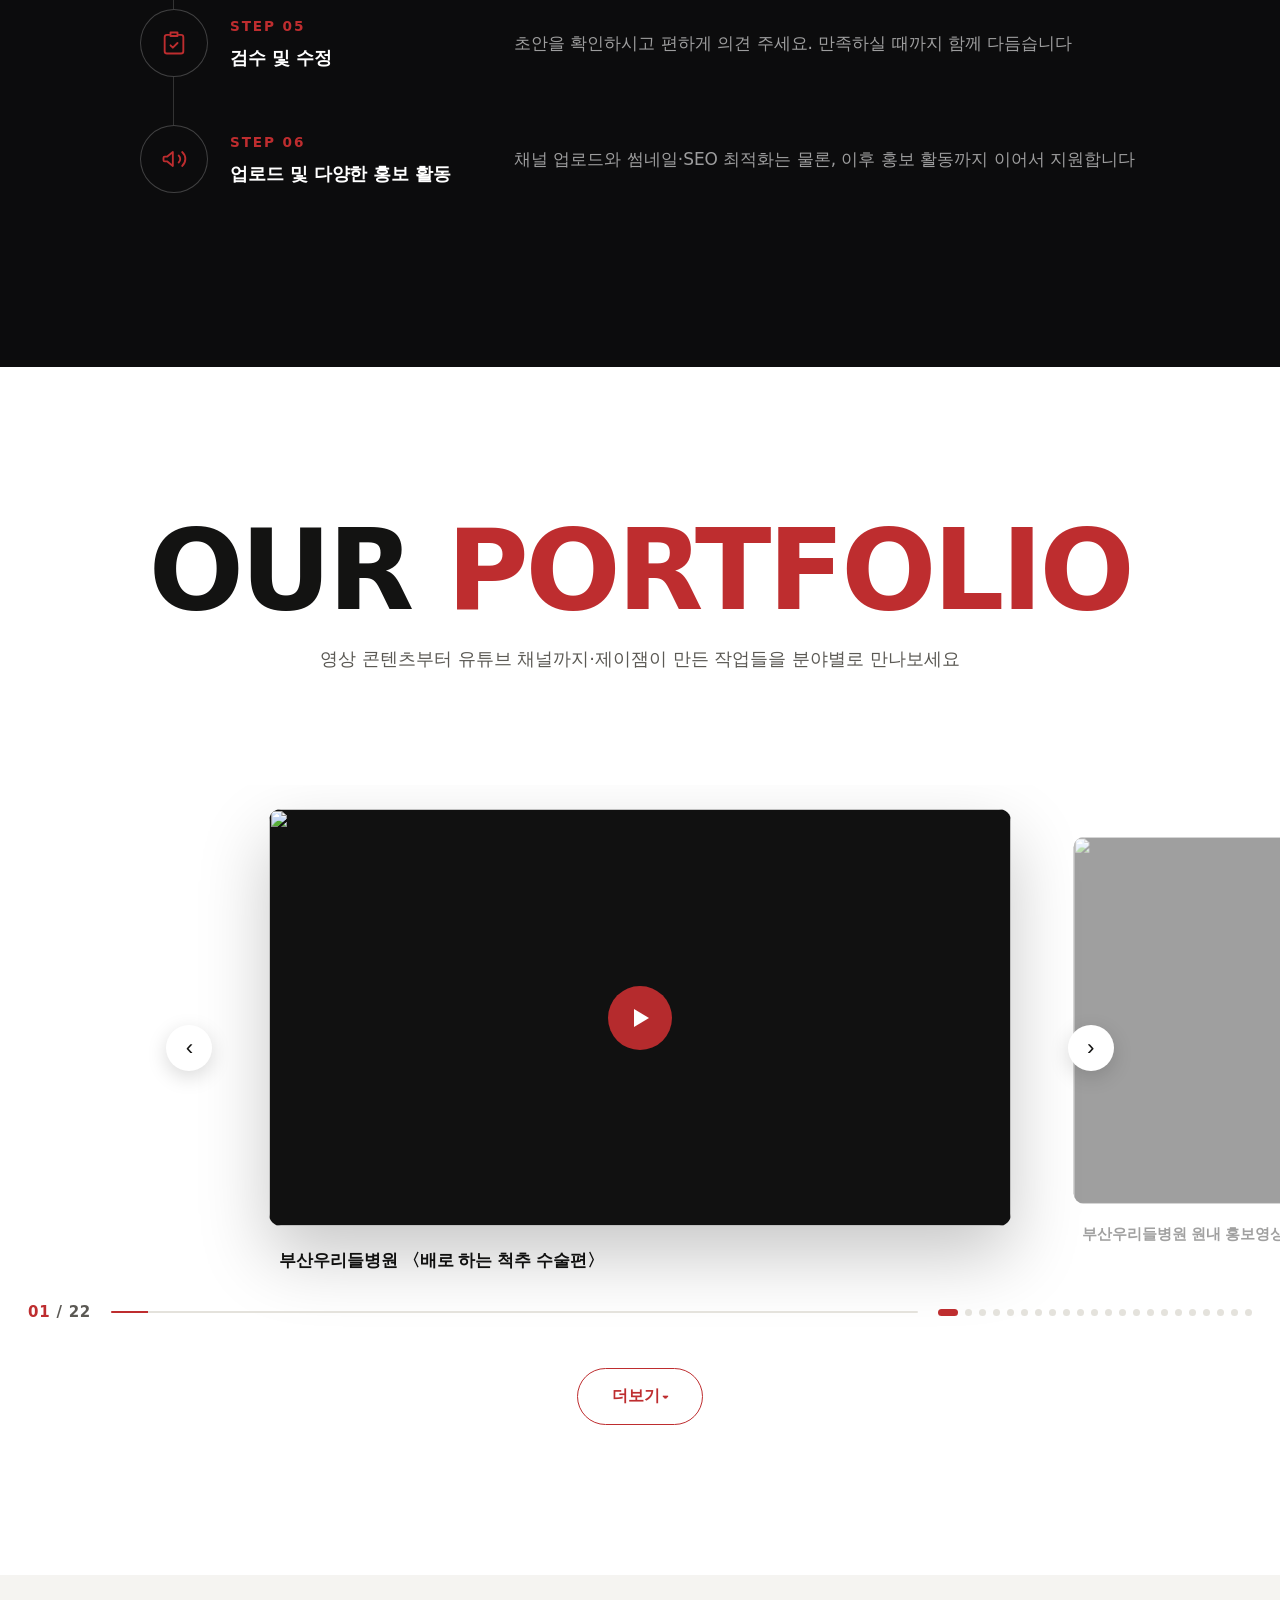
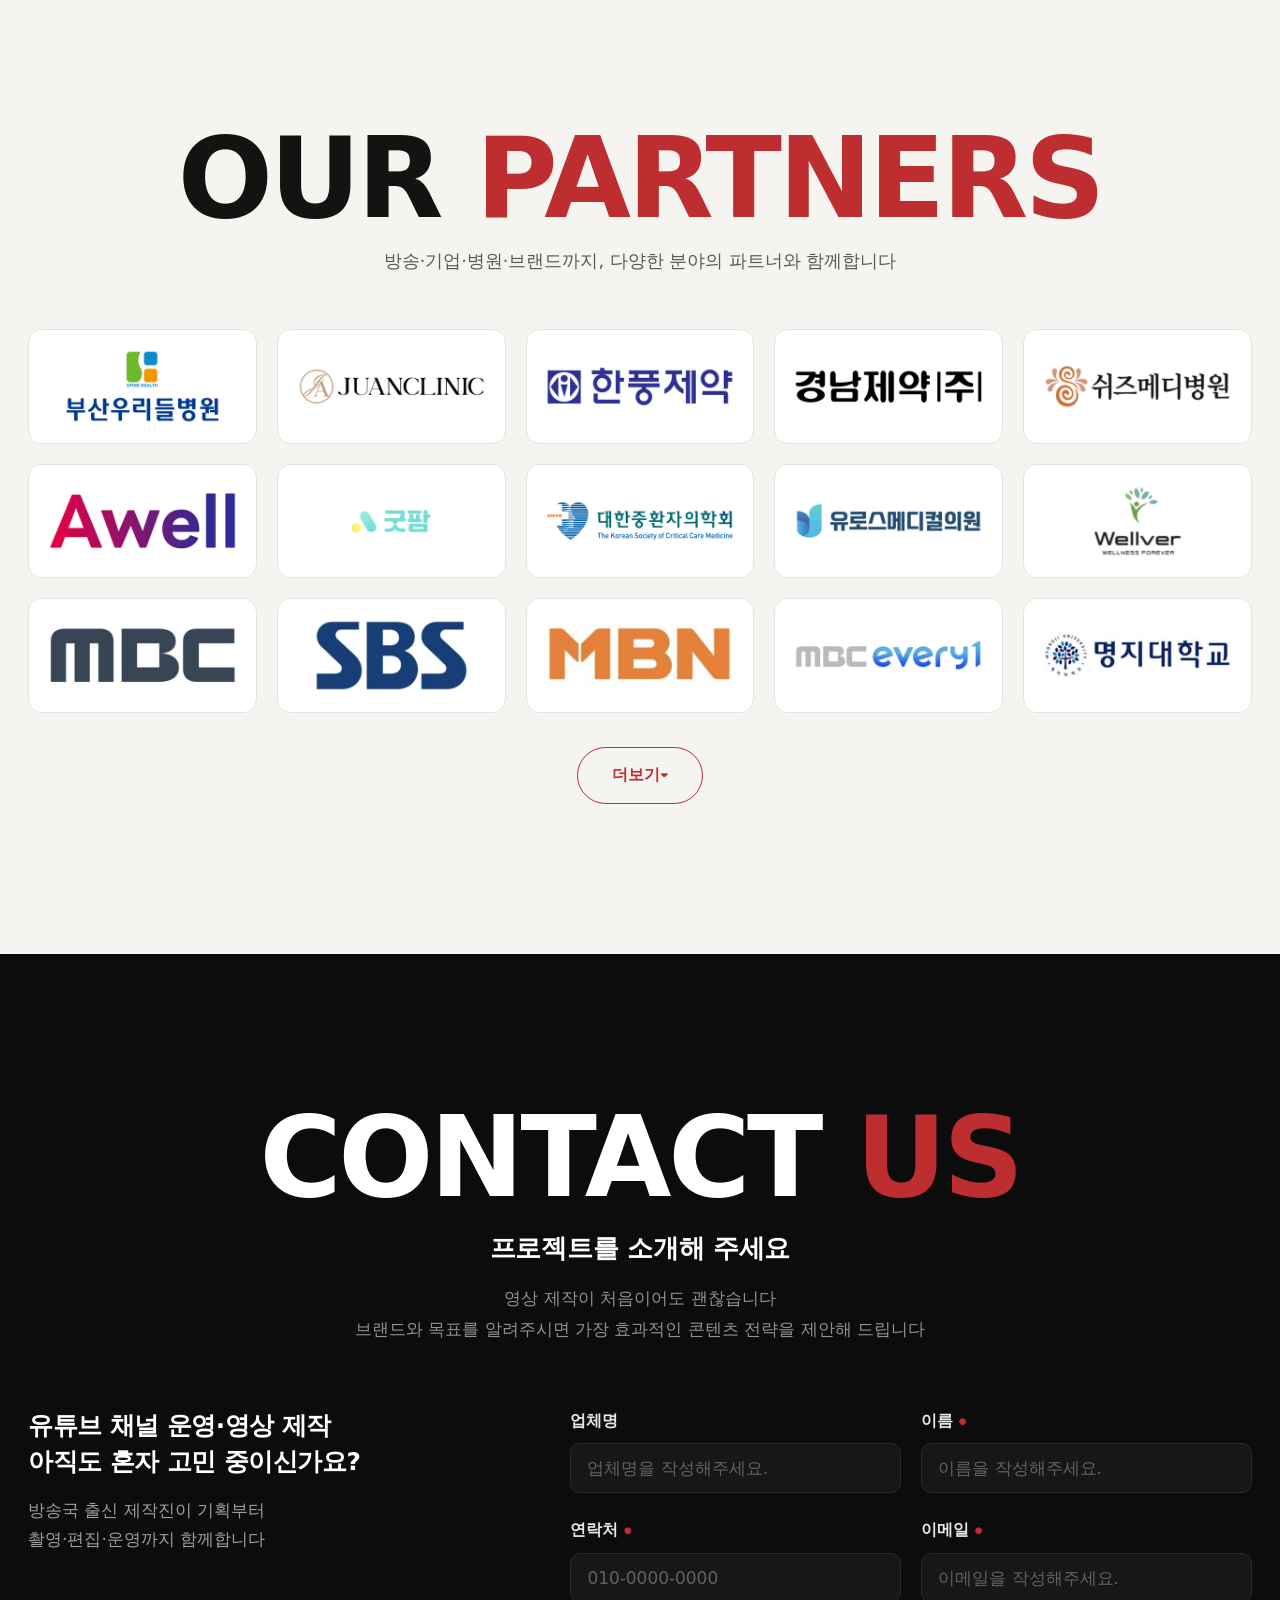
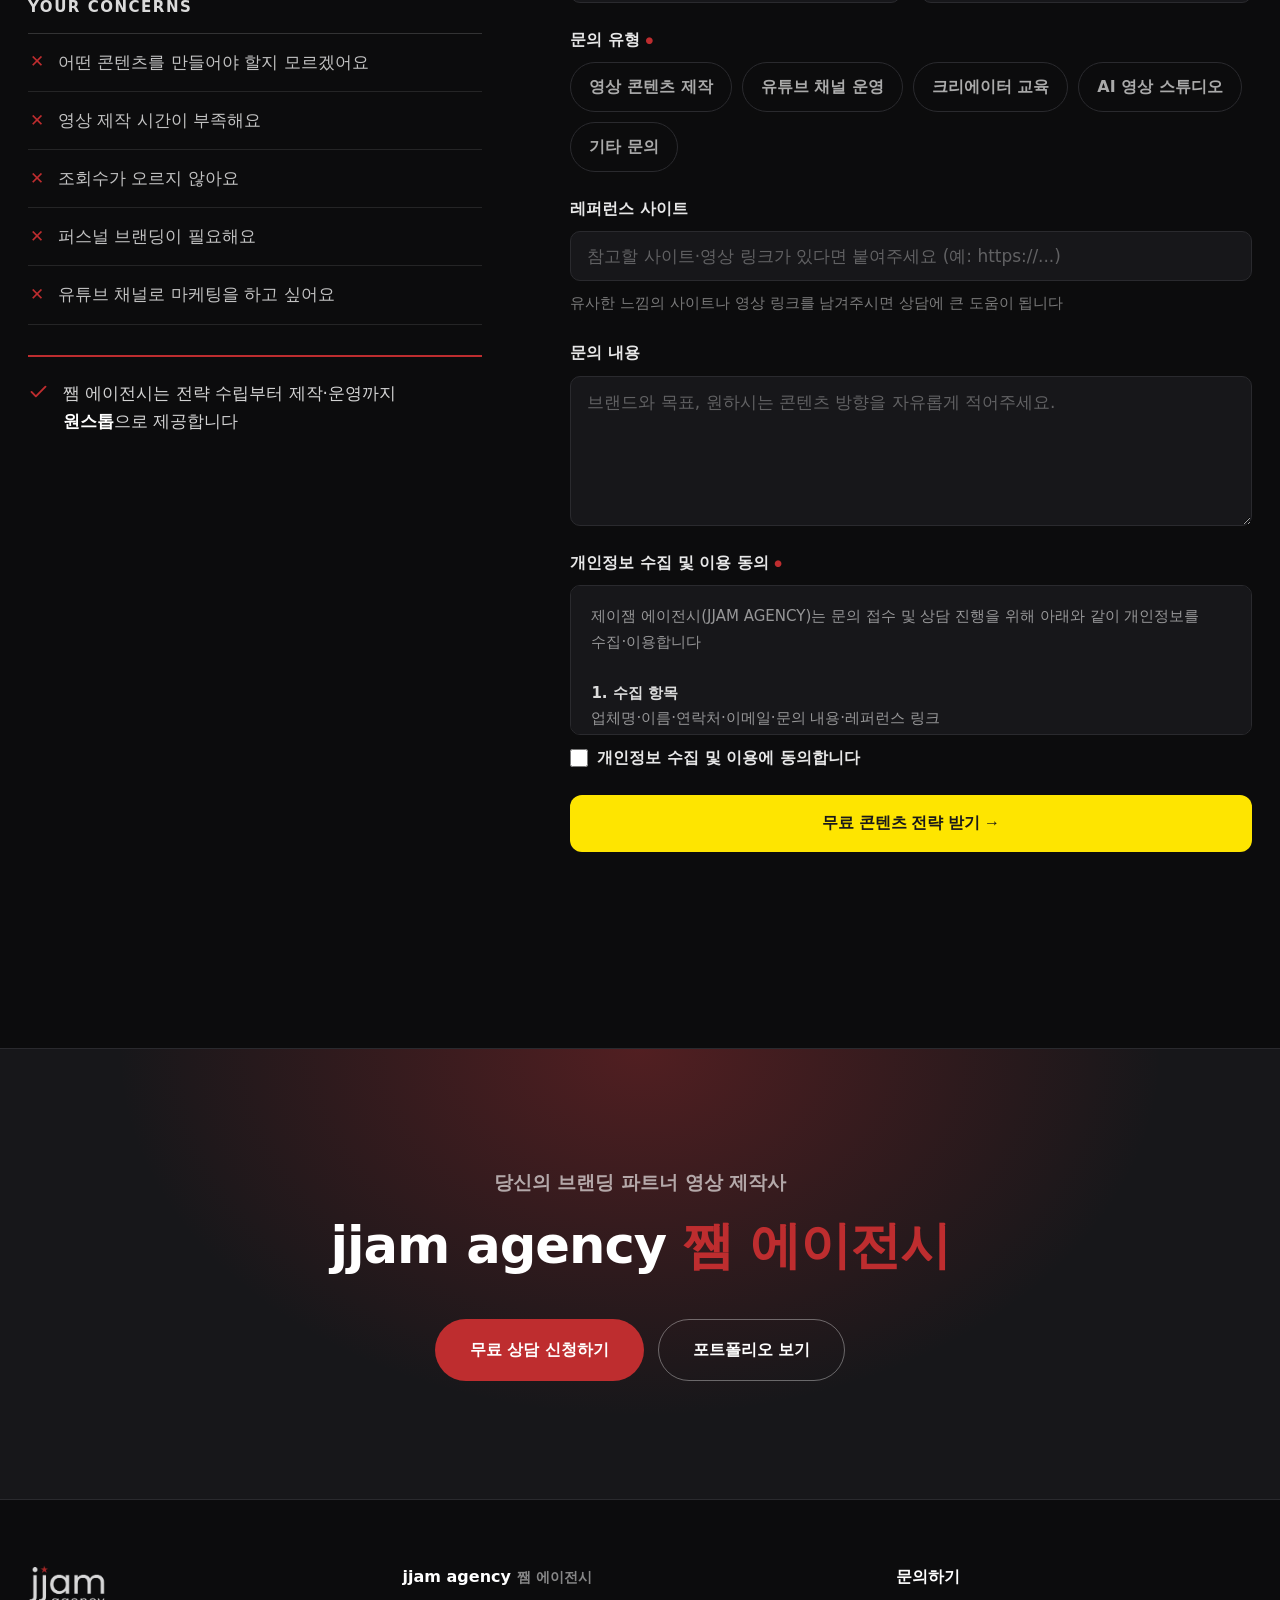
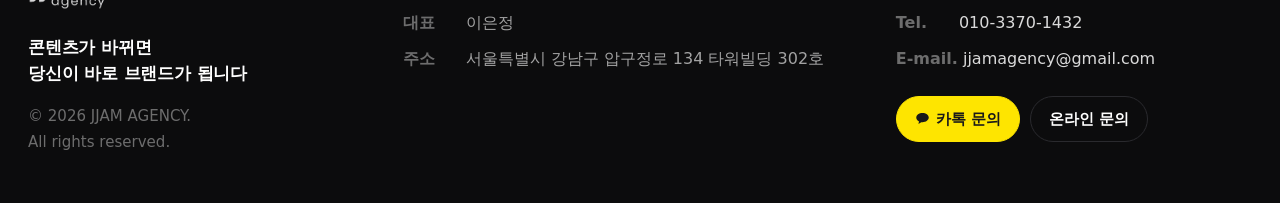
==== commit d2b74e7b: "지목 2문장 쉼표를 가운데점으로 (「~까지,」는 나열 ·와 충돌해 규칙에서 제외)" ====
--- a/index.html
+++ b/index.html
@@ -10,7 +10,7 @@
   <meta property="og:type" content="website" />
   <link rel="preconnect" href="https://cdn.jsdelivr.net" crossorigin />
   <link rel="stylesheet" href="https://cdn.jsdelivr.net/gh/orioncactus/pretendard@v1.3.9/dist/web/variable/pretendardvariable-dynamic-subset.min.css" />
-  <link rel="stylesheet" href="style.css?v=77" />
+  <link rel="stylesheet" href="style.css?v=78" />
   <link rel="icon" href="data:image/svg+xml,<svg xmlns='http://www.w3.org/2000/svg' viewBox='0 0 100 100'><path fill='%23be2d2f' d='M50 5l11 30 34 1-27 21 10 33-28-20-28 20 10-33-27-21 34-1z'/></svg>" />
 </head>
 <body>
@@ -285,7 +285,7 @@
     <section class="why section" id="why">
       <div class="container">
         <h2 class="giant-title why__giant reveal">WHY <span>JJAM?</span></h2>
-        <p class="why__tag reveal">전문성은 쉽게, 정보는 정확하게, 콘텐츠는 흥미롭게</p>
+        <p class="why__tag reveal">전문성은 쉽게·정보는 정확하게·콘텐츠는 흥미롭게</p>
         <div class="why__grid">
           <div class="why-item reveal">
             <img class="why-item__img" src="assets/why/why-01.jpg" alt="의료·병원 전문 영상 제작" loading="lazy" />
@@ -426,7 +426,7 @@
     <section class="portfolio section" id="portfolio">
       <div class="container">
         <h2 class="giant-title reveal"><span>OUR</span> <span>PORTFOLIO</span></h2>
-        <p class="pf-sub reveal">영상 콘텐츠부터 유튜브 채널까지, 제이잼이 만든 작업들을 분야별로 만나보세요</p>
+        <p class="pf-sub reveal">영상 콘텐츠부터 유튜브 채널까지·제이잼이 만든 작업들을 분야별로 만나보세요</p>
         <div class="pf-tabs reveal" id="pfTabs"></div>
       </div>
       <div class="pf-slider" id="pfSlider"></div>
@@ -680,6 +680,6 @@
     </div>
   </div>
 
-  <script src="script.js?v=77"></script>
+  <script src="script.js?v=78"></script>
 </body>
 </html>
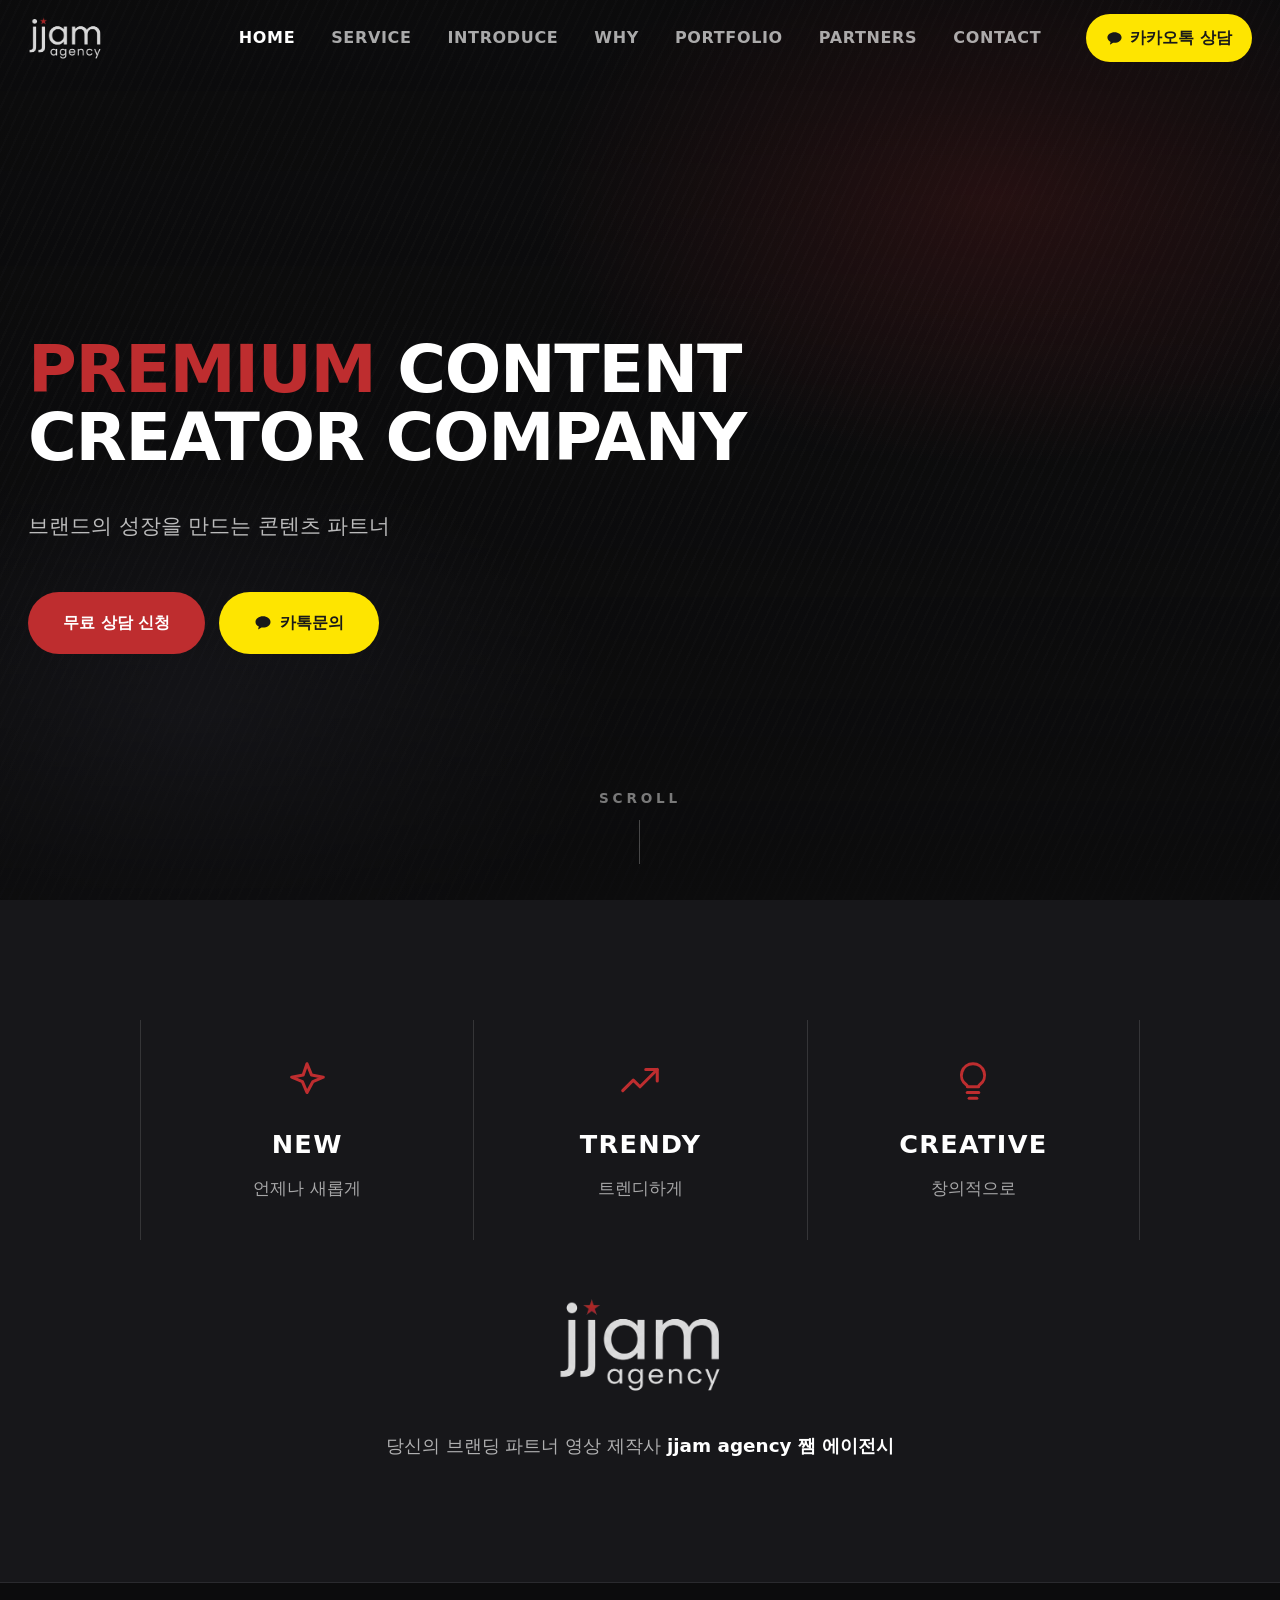
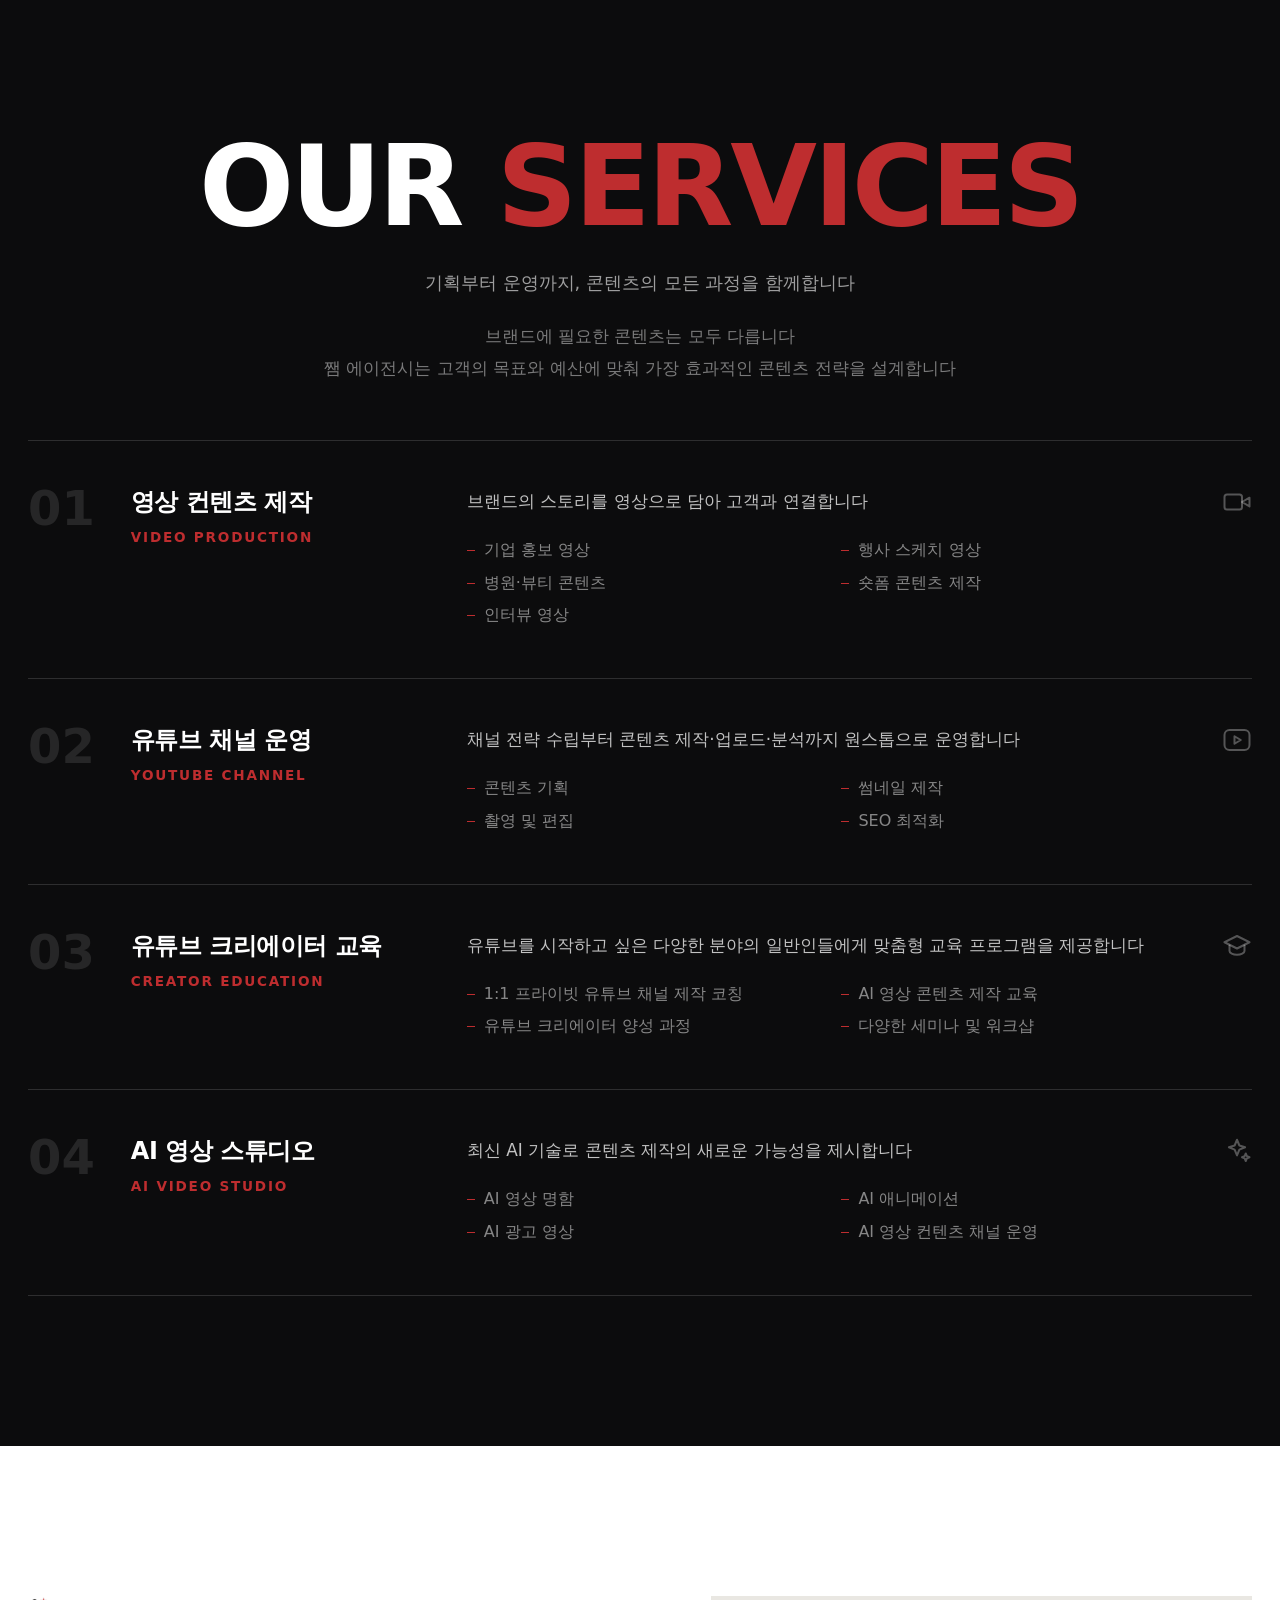
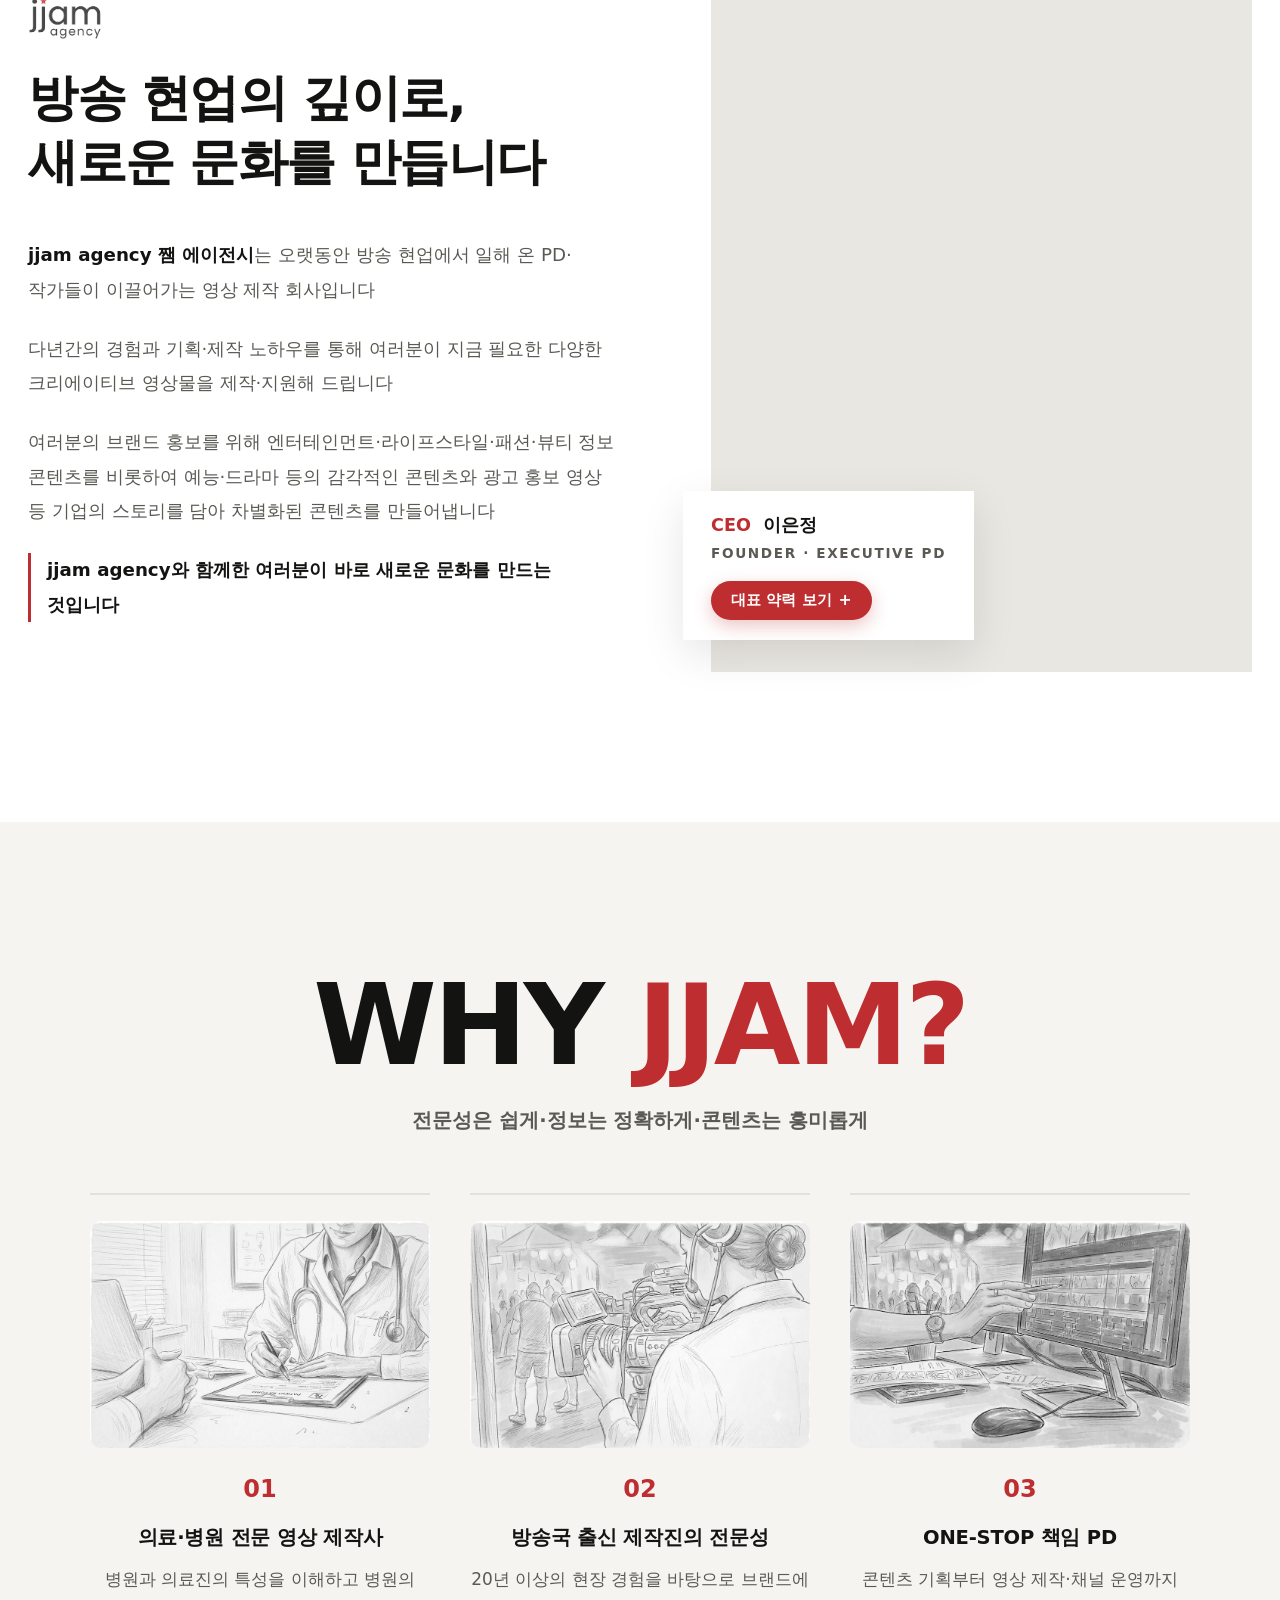
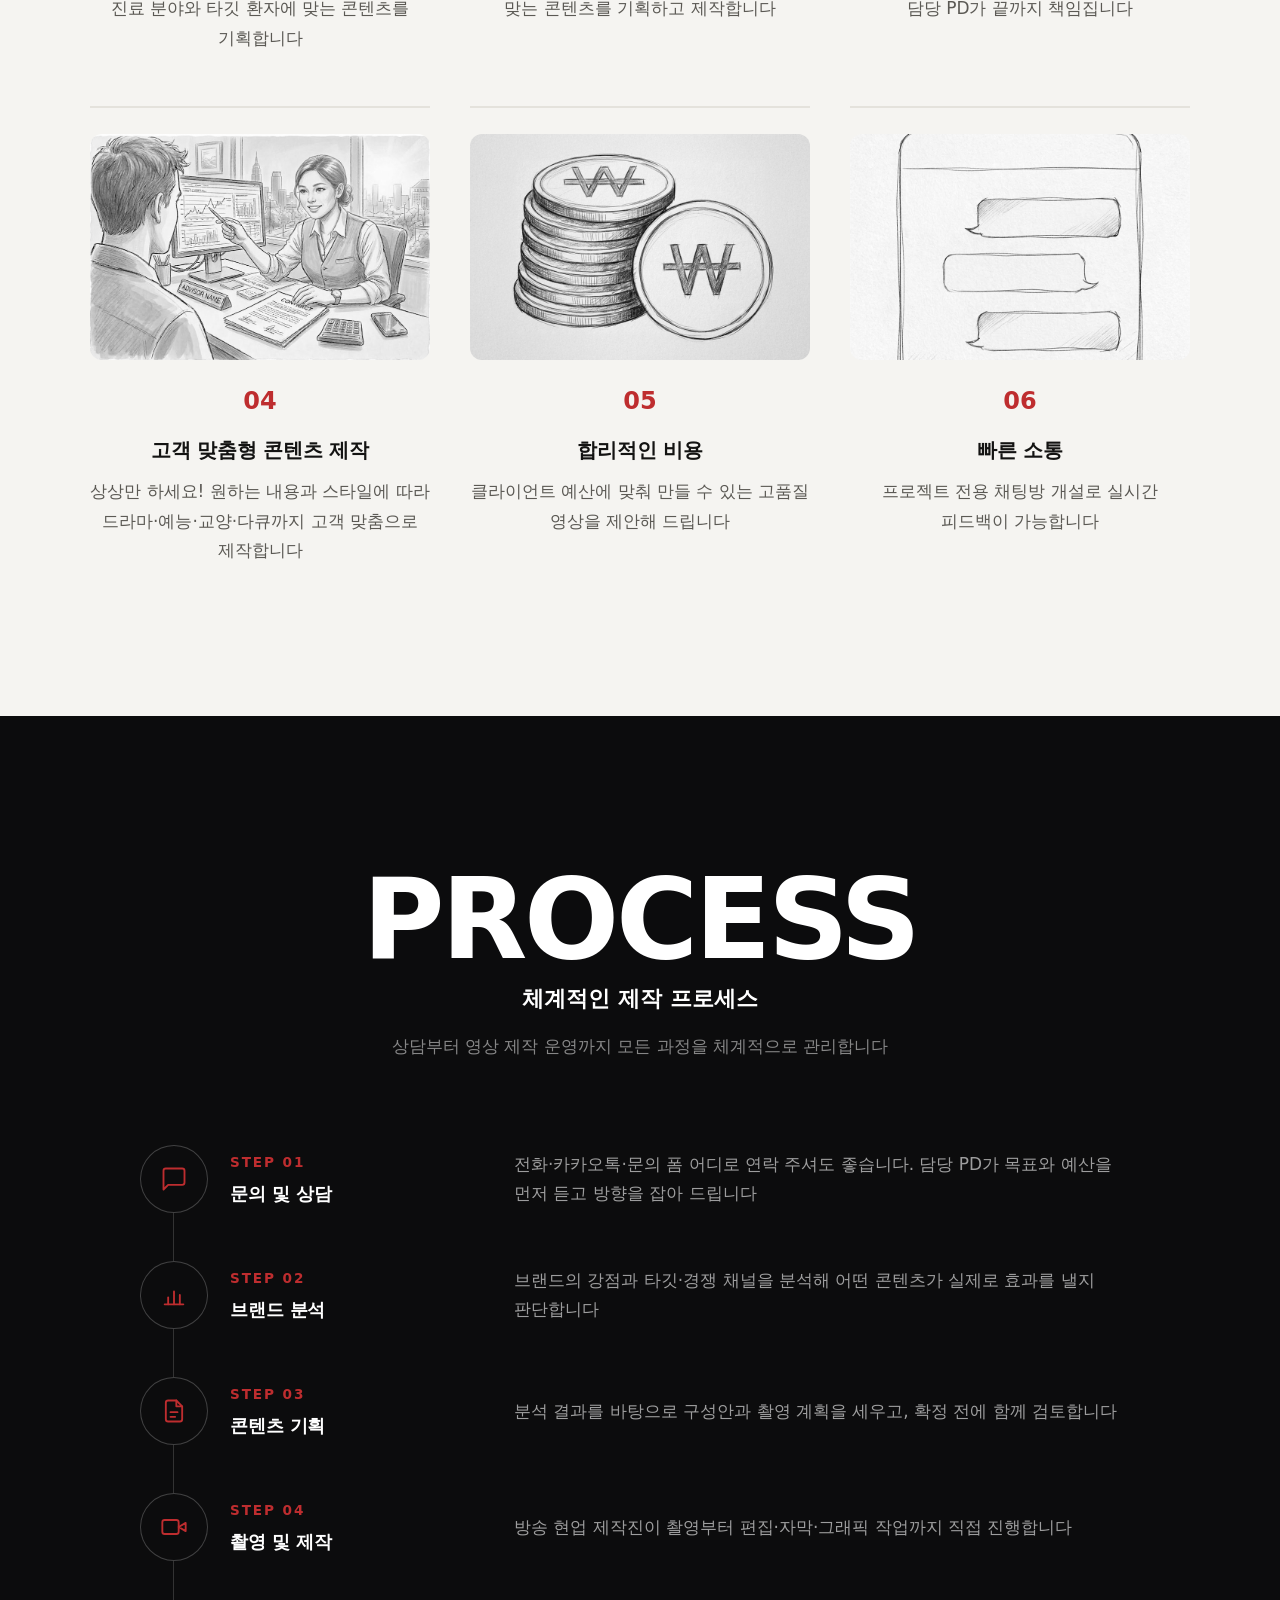
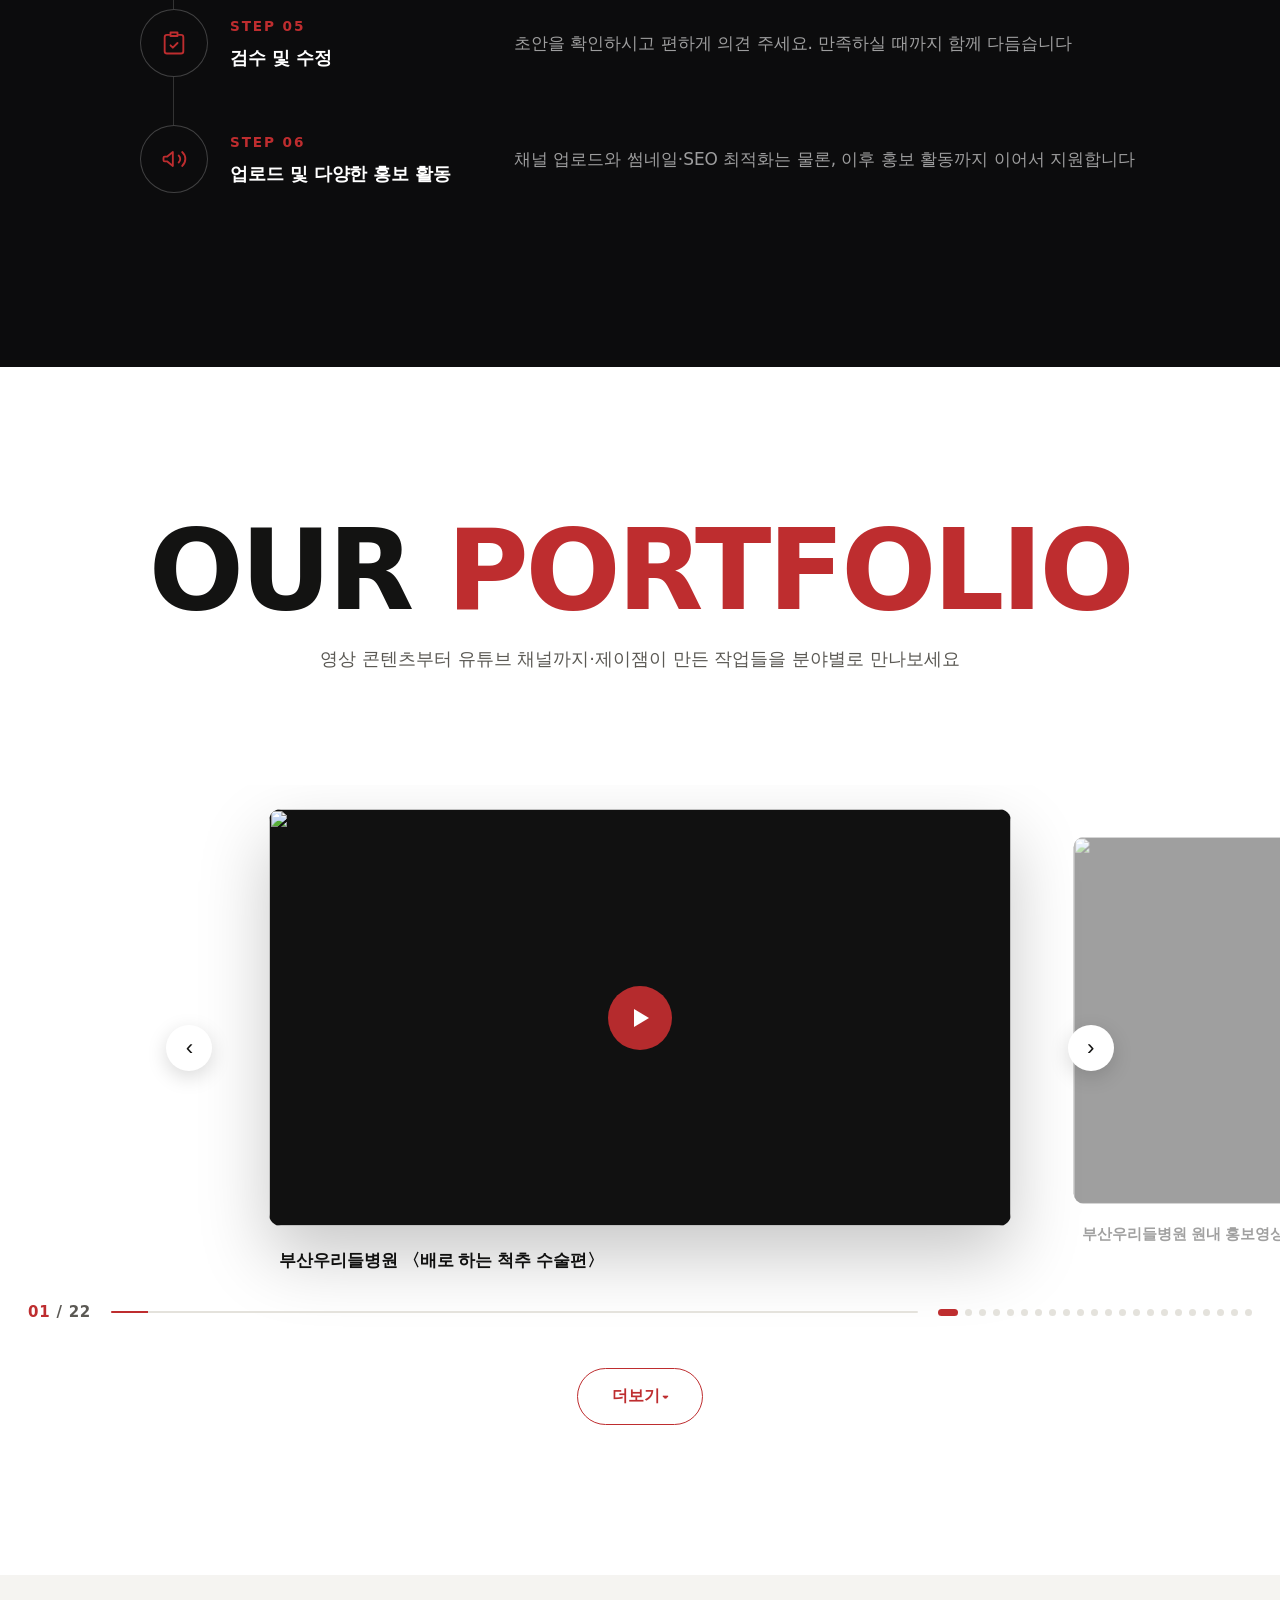
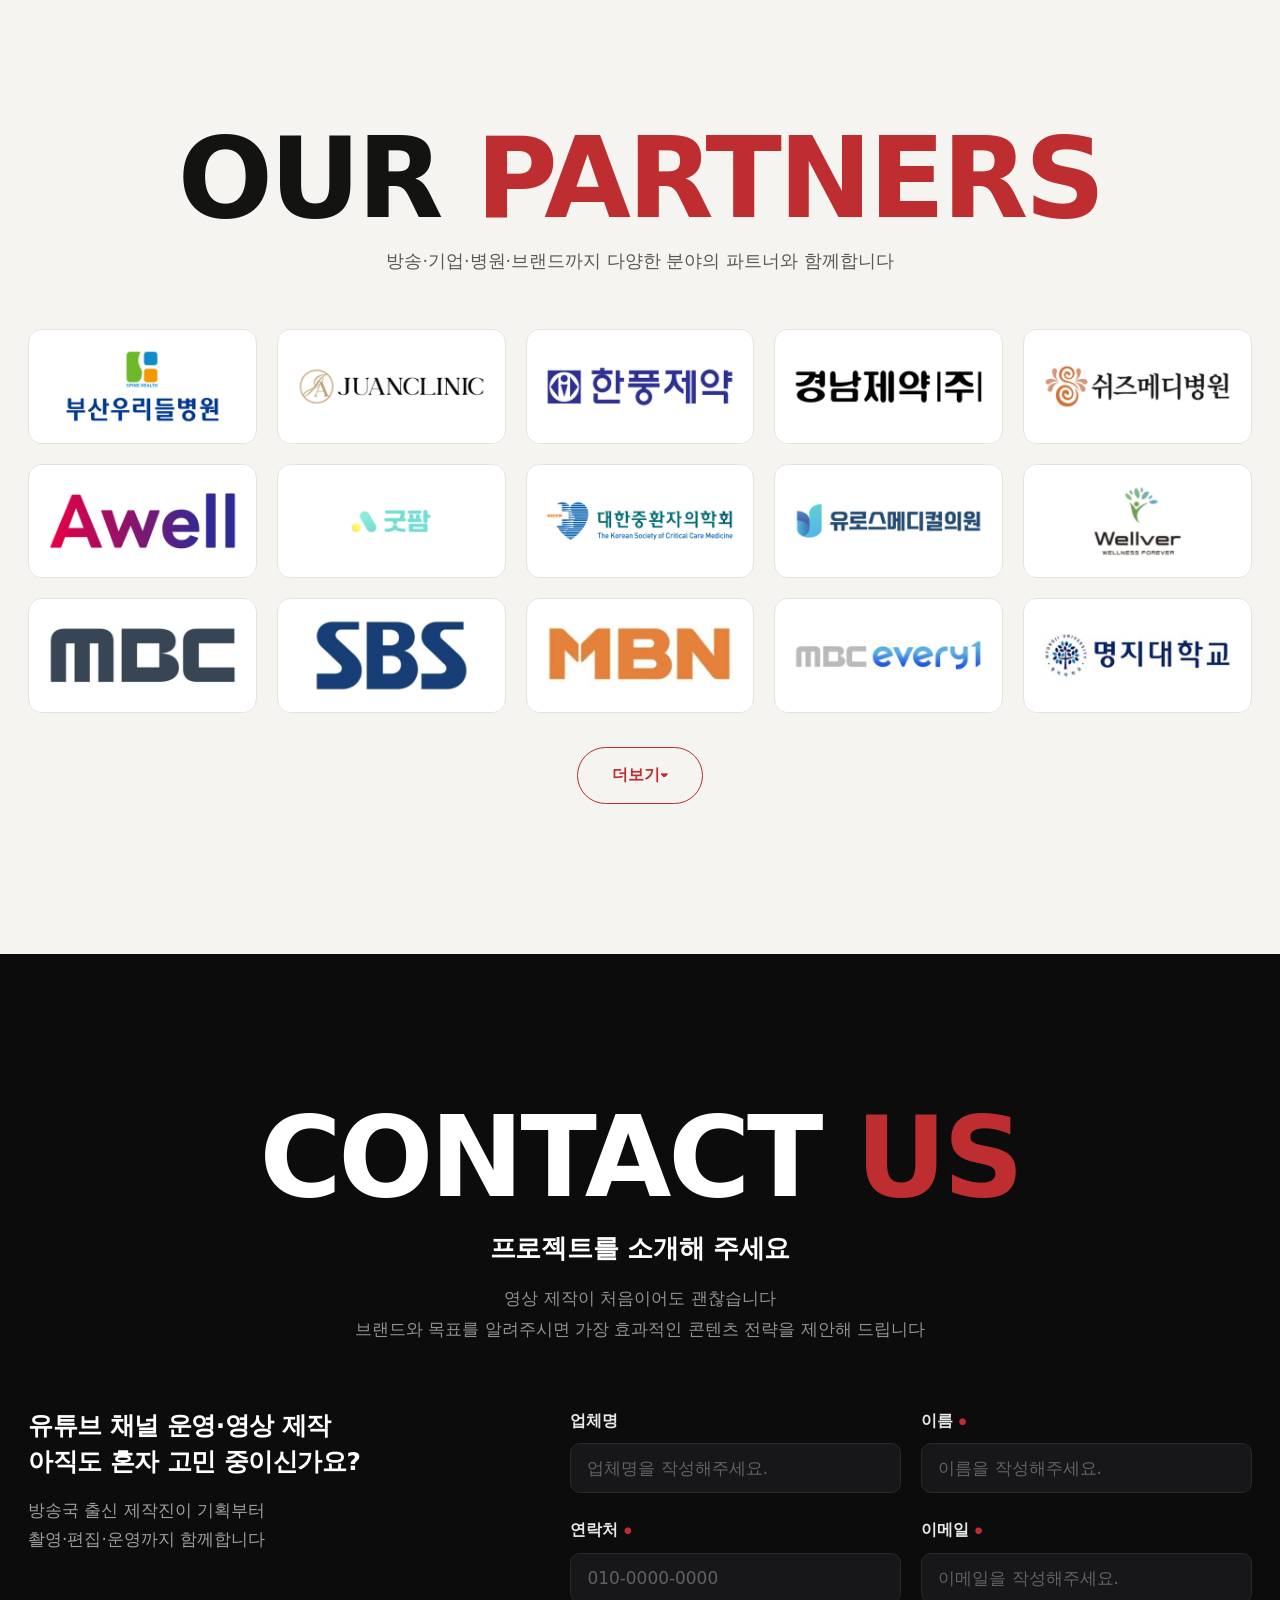
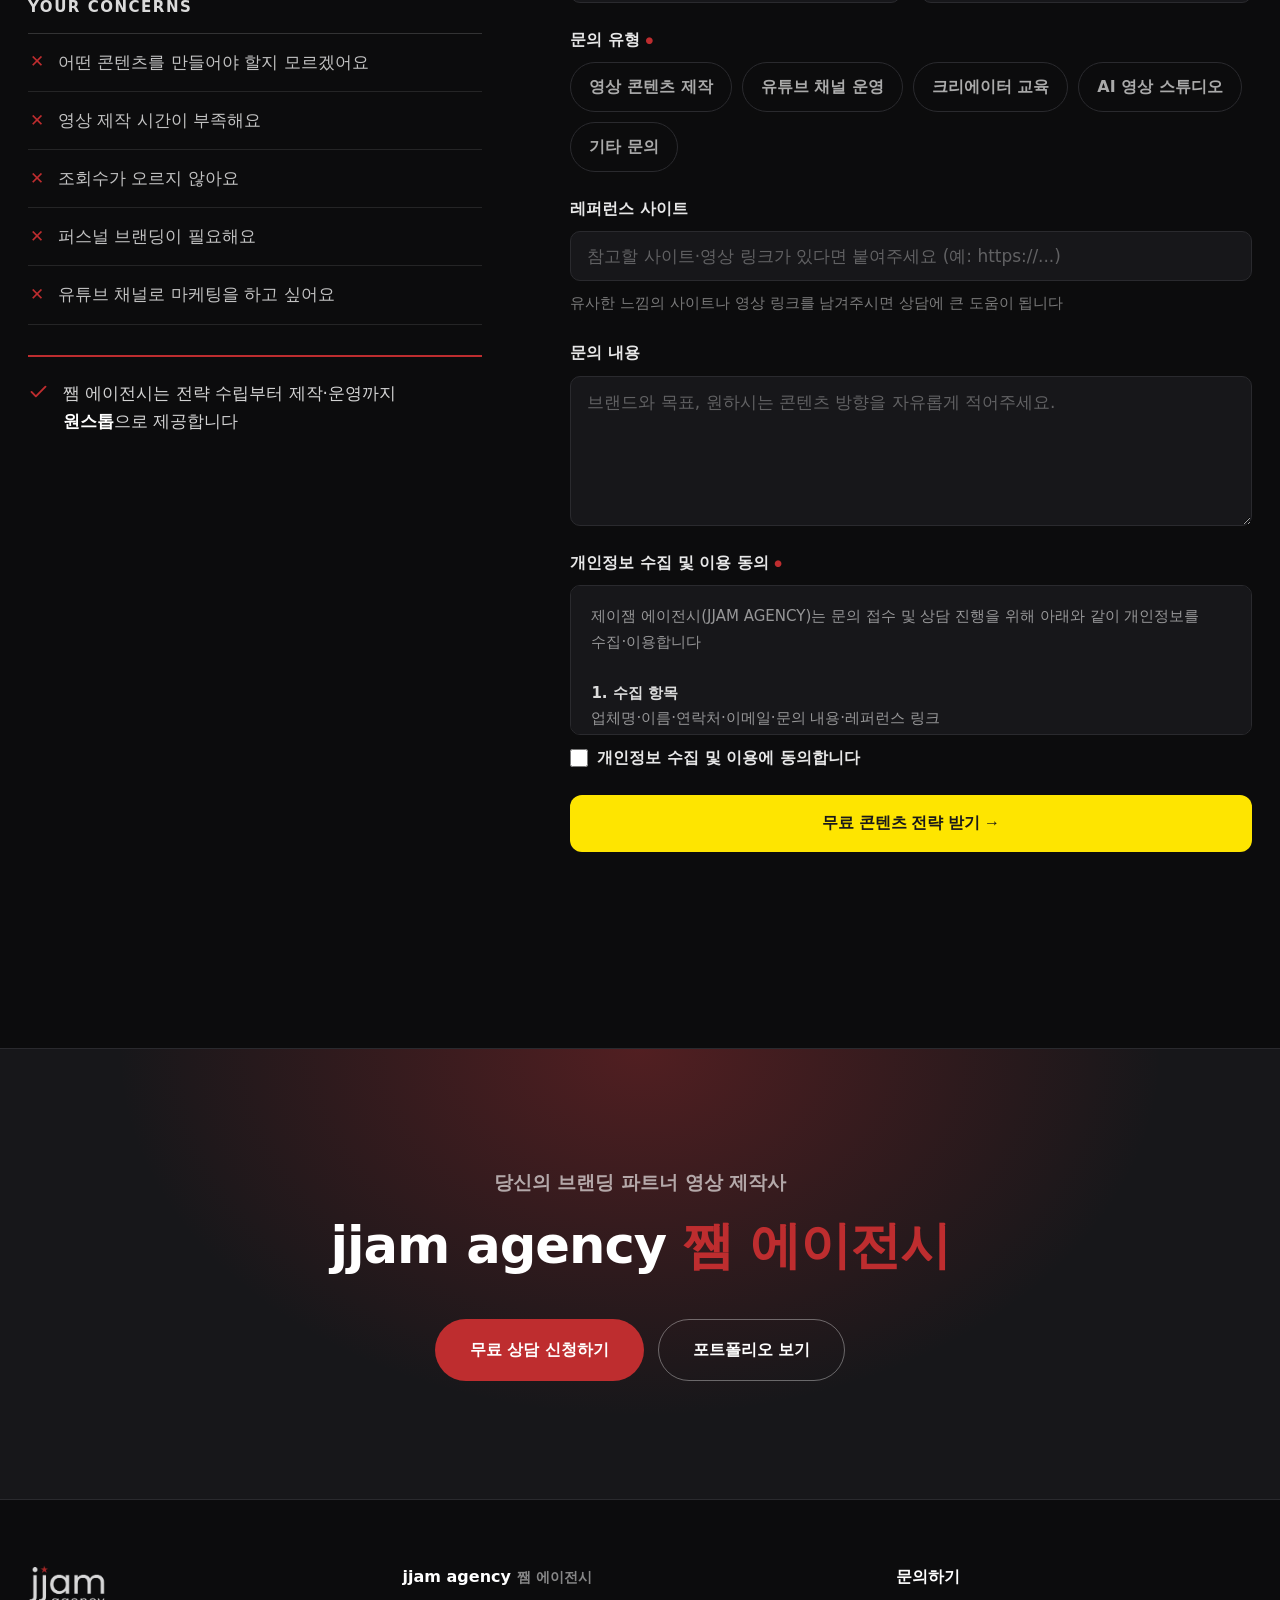
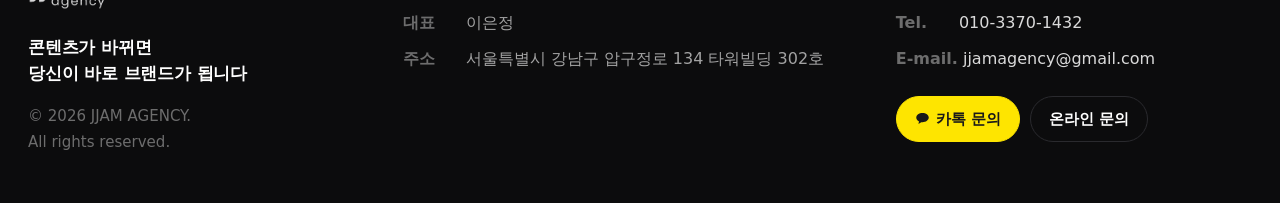
==== commit 11808e14: "client__sub 쉼표 삭제" ====
--- a/index.html
+++ b/index.html
@@ -10,7 +10,7 @@
   <meta property="og:type" content="website" />
   <link rel="preconnect" href="https://cdn.jsdelivr.net" crossorigin />
   <link rel="stylesheet" href="https://cdn.jsdelivr.net/gh/orioncactus/pretendard@v1.3.9/dist/web/variable/pretendardvariable-dynamic-subset.min.css" />
-  <link rel="stylesheet" href="style.css?v=78" />
+  <link rel="stylesheet" href="style.css?v=79" />
   <link rel="icon" href="data:image/svg+xml,<svg xmlns='http://www.w3.org/2000/svg' viewBox='0 0 100 100'><path fill='%23be2d2f' d='M50 5l11 30 34 1-27 21 10 33-28-20-28 20 10-33-27-21 34-1z'/></svg>" />
 </head>
 <body>
@@ -443,7 +443,7 @@
       <div class="container">
         <div class="client__head reveal">
           <h2 class="giant-title client__title-lg">OUR <span>PARTNERS</span></h2>
-          <p class="client__sub">방송·기업·병원·브랜드까지, 다양한 분야의 파트너와 함께합니다</p>
+          <p class="client__sub">방송·기업·병원·브랜드까지 다양한 분야의 파트너와 함께합니다</p>
         </div>
         <div class="client__grid reveal" id="clientGrid">
           <div class="client__logo"><img src="assets/partners/partner-01.png" alt="부산우리들병원" loading="lazy" /></div>
@@ -680,6 +680,6 @@
     </div>
   </div>
 
-  <script src="script.js?v=78"></script>
+  <script src="script.js?v=79"></script>
 </body>
 </html>
